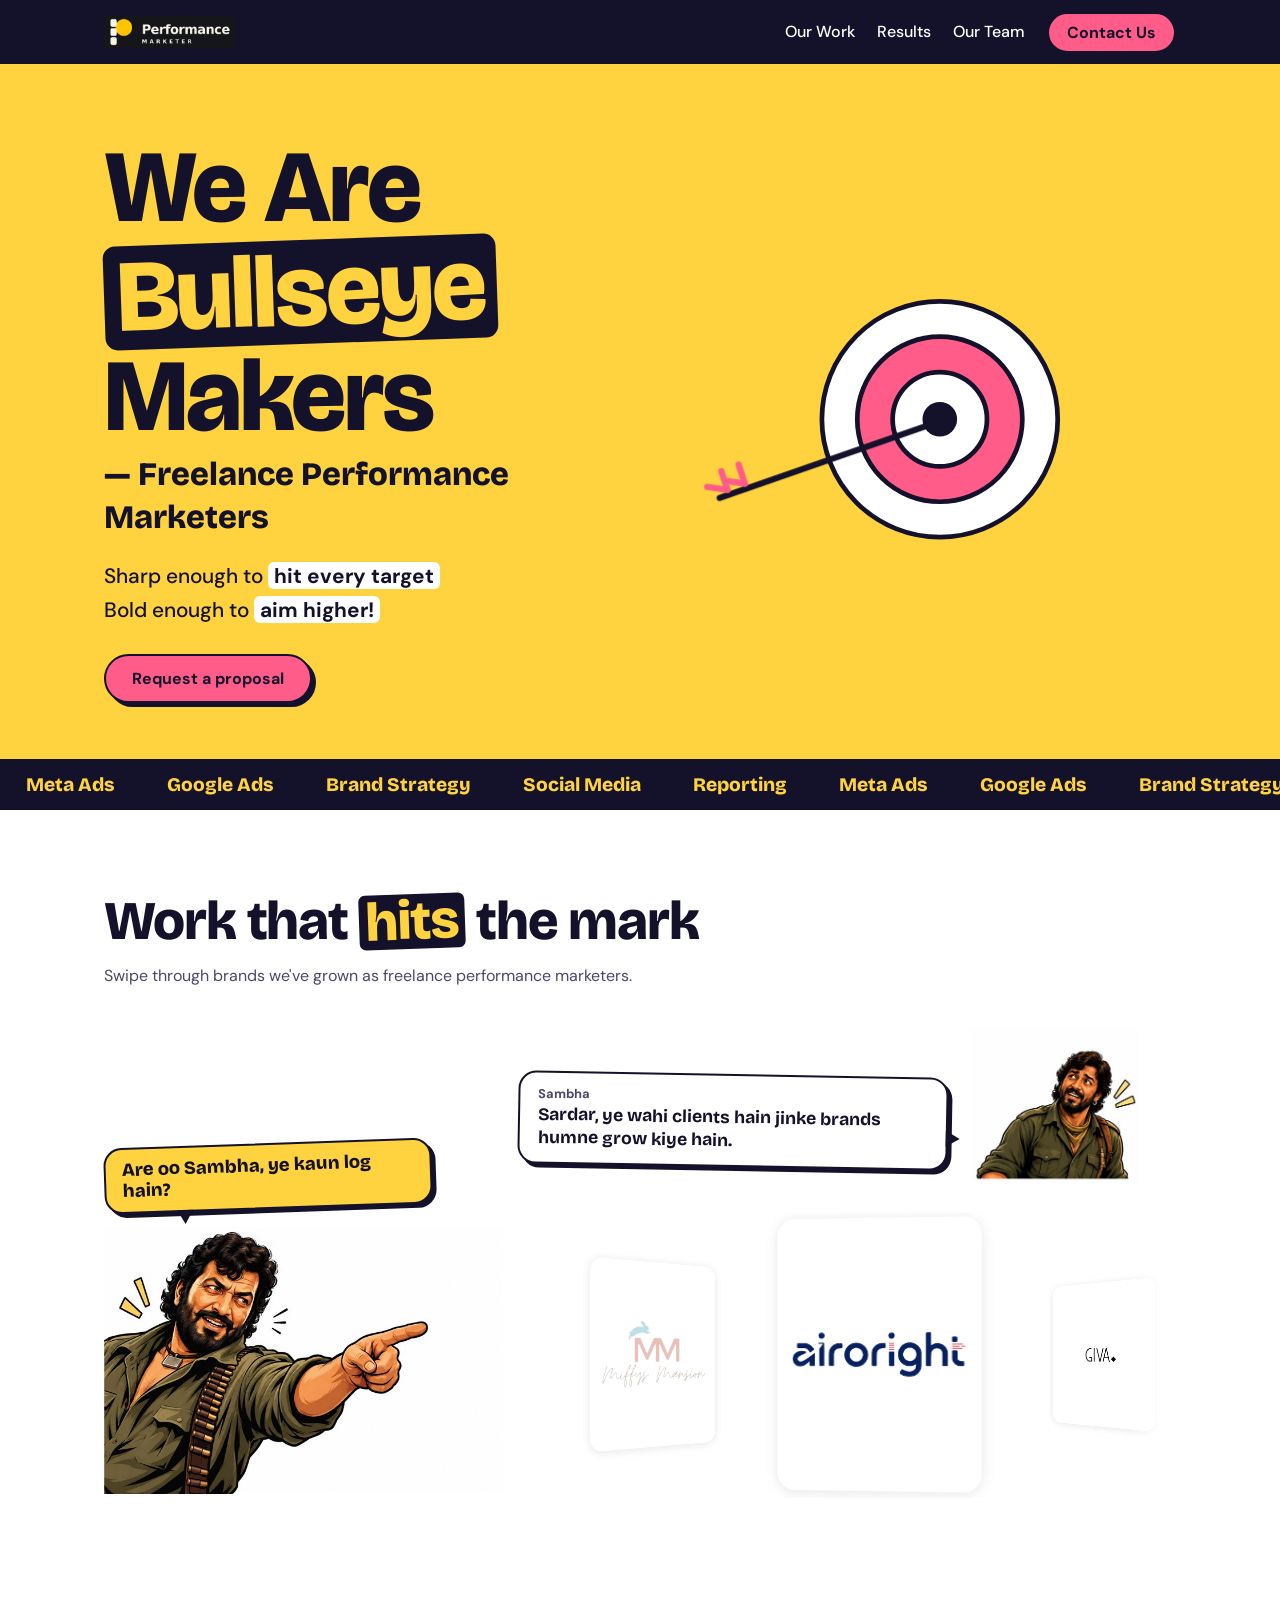
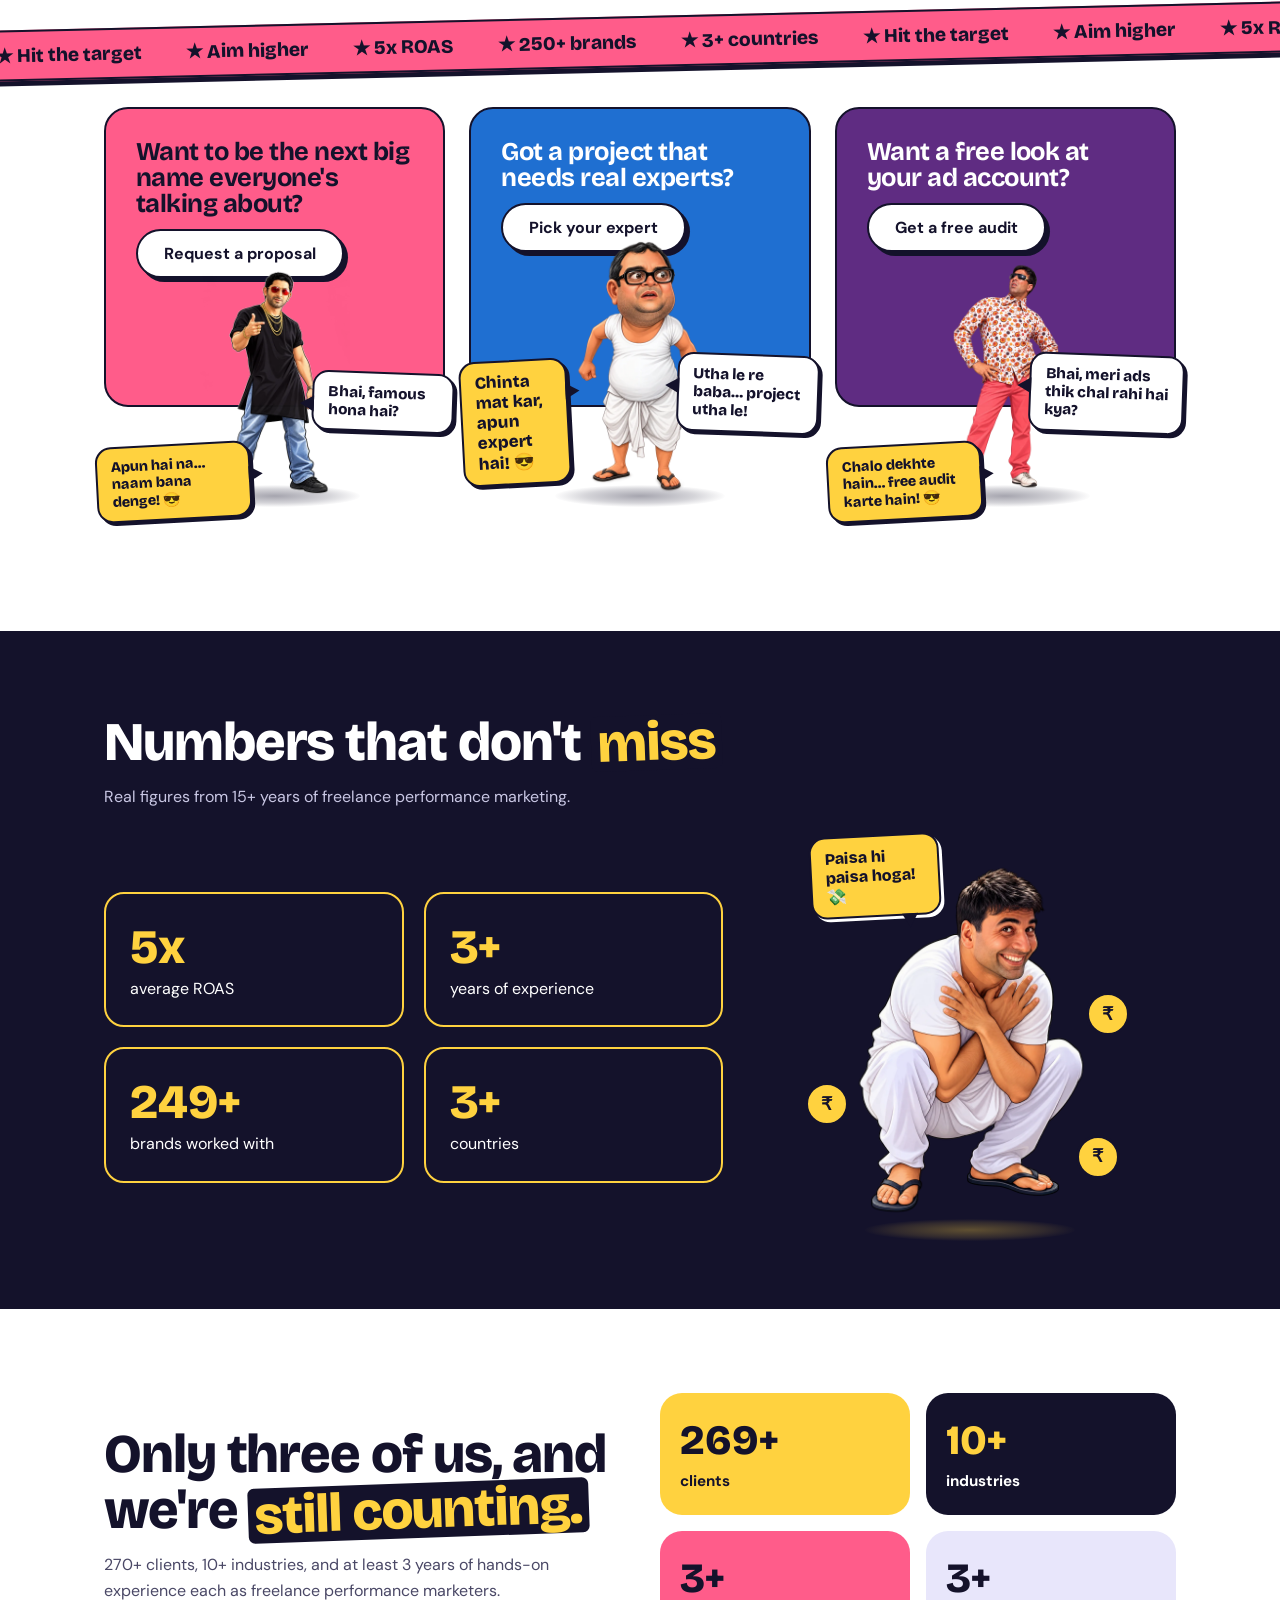
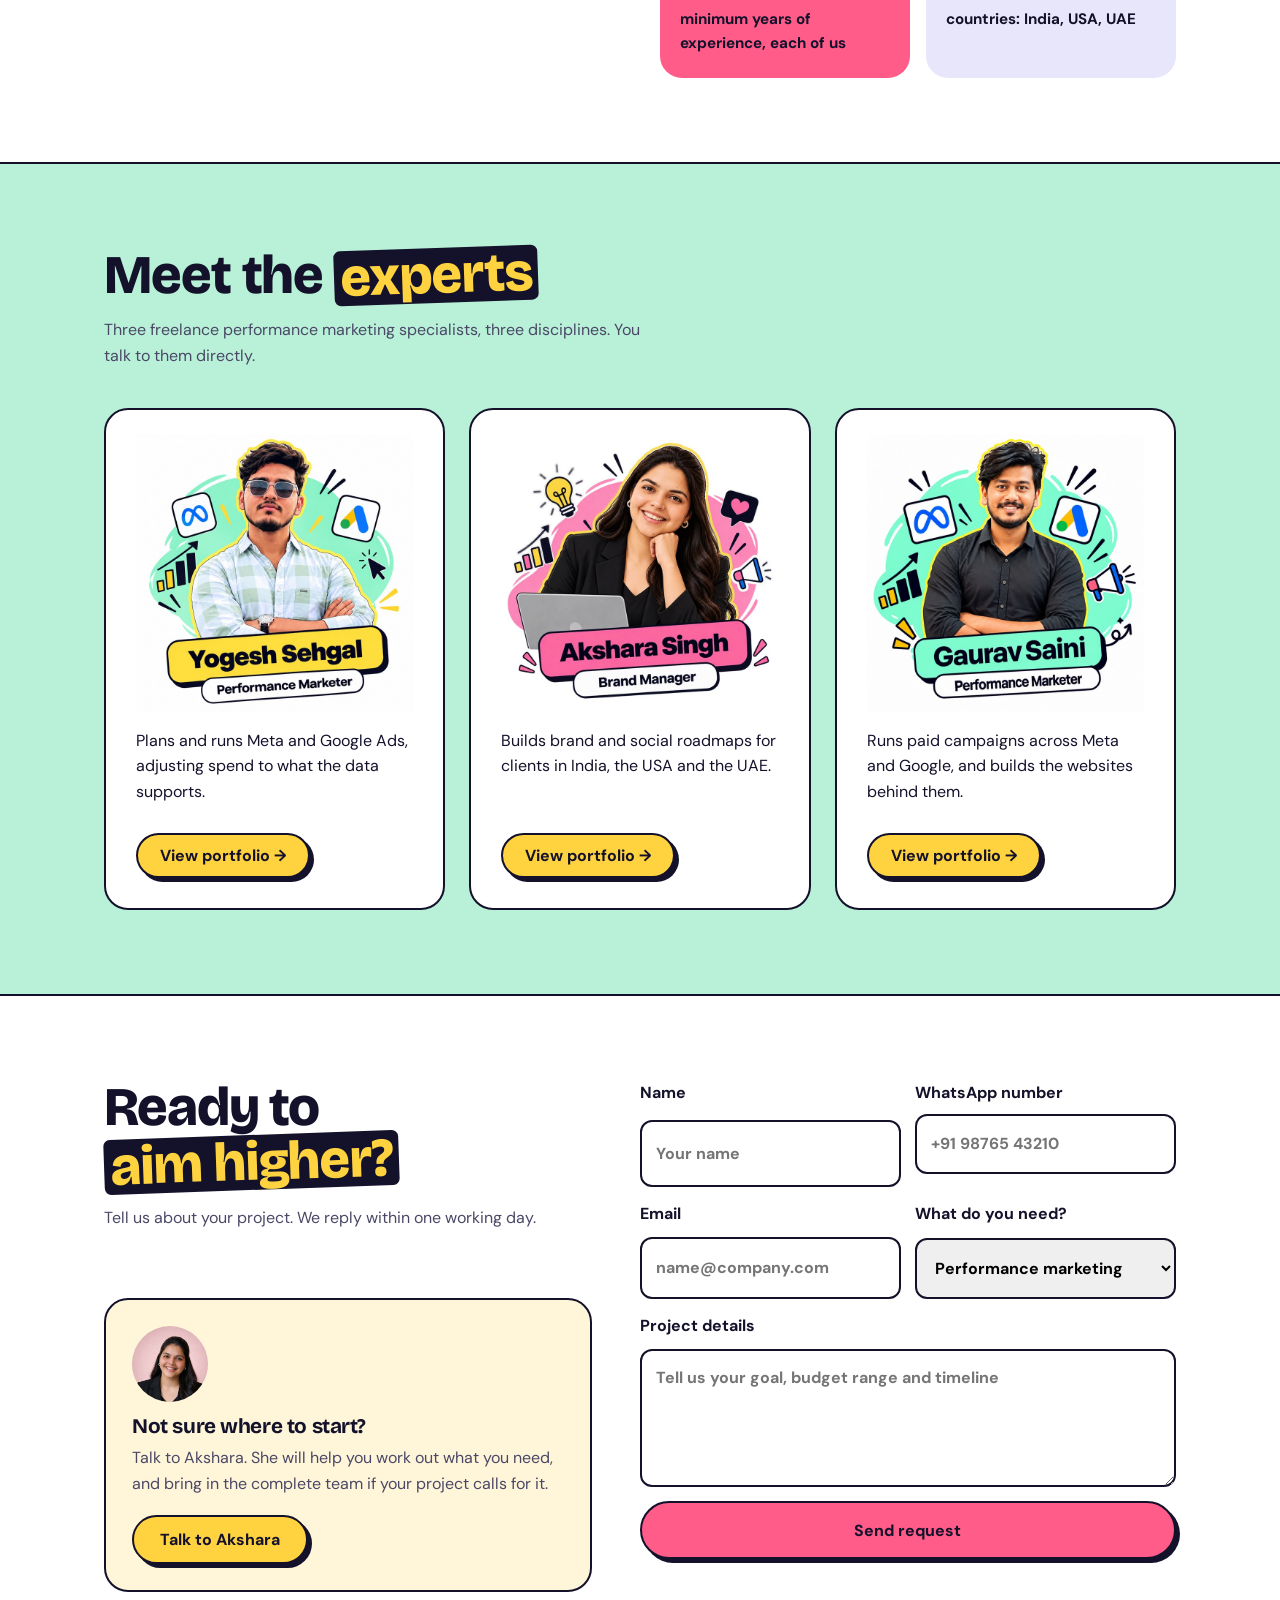
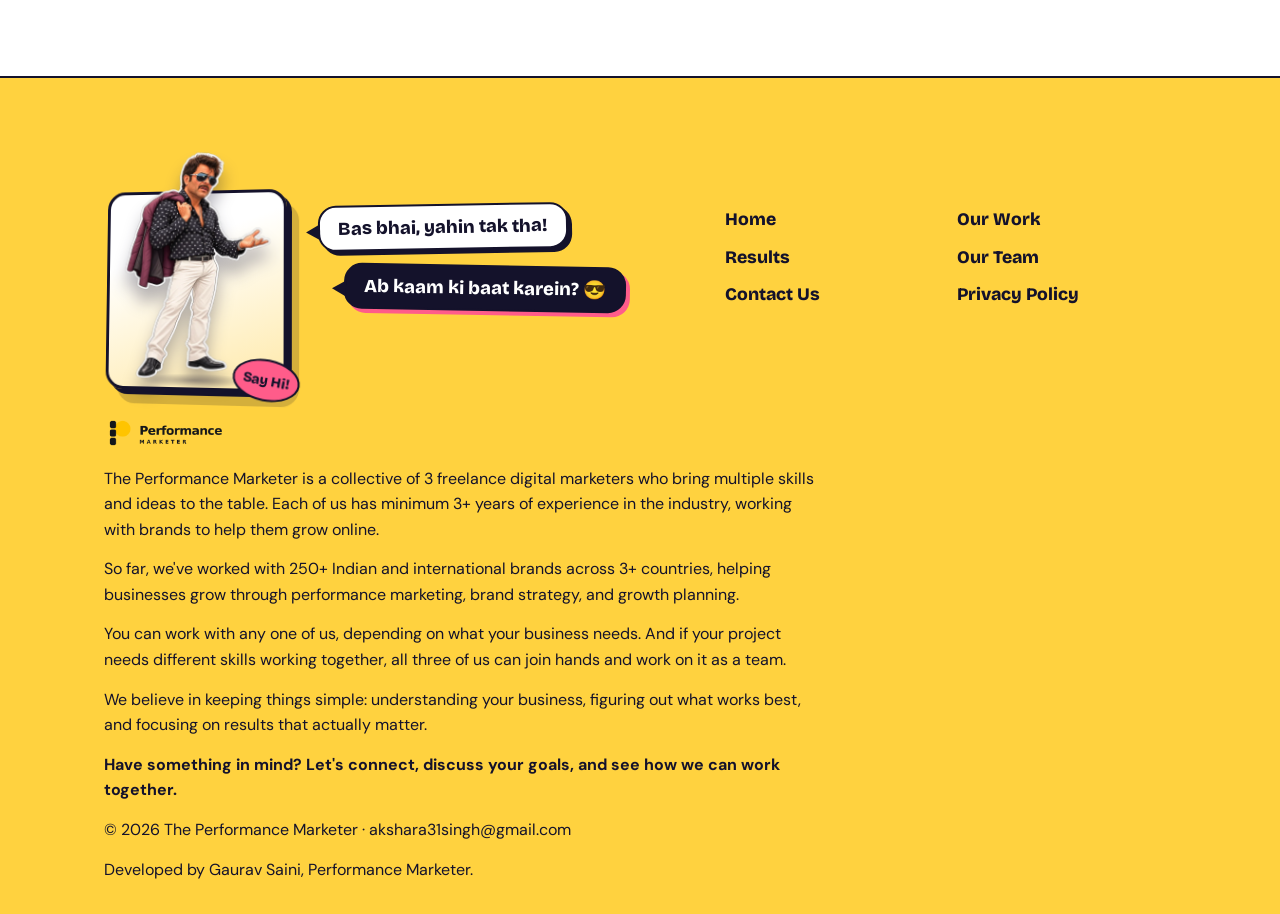
==== index.html @ 2981c012 "Validate WhatsApp number on the home page contact form Relabels "Phone number" to "WhatsApp number" " ====
<!DOCTYPE html>
<html lang="en-IN"><head>
<!-- Google tag (gtag.js) -->
<script async src="https://www.googletagmanager.com/gtag/js?id=G-48MM2QTZTL"></script>
<script>
  window.dataLayer = window.dataLayer || [];
  function gtag(){dataLayer.push(arguments);}
  gtag('js', new Date());

  gtag('config', 'G-48MM2QTZTL');
</script>
<meta charset="utf-8"><meta name="viewport" content="width=device-width,initial-scale=1">
<title>Freelance Performance Marketers in India | Bullseye Makers</title>
<meta name="description" content="We're three freelance performance marketers who run Google and Meta ads, SEO, websites and brand strategy. Hire one of us or all three. We reply within a working day.">
<meta name="robots" content="index, follow, max-image-preview:large">
<link rel="canonical" href="https://www.theperformancemarketer.in/">
<link rel="icon" type="image/png" href="brand/icon-512.png">
<link rel="apple-touch-icon" href="brand/icon-512.png">
<meta name="theme-color" content="#14122b">
<meta property="og:title" content="Freelance Performance Marketers in India | Bullseye Makers">
<meta property="og:description" content="We're three freelance performance marketers who run Google and Meta ads, SEO, websites and brand strategy. Hire one of us or all three. We reply within a working day.">
<meta property="og:image" content="https://www.theperformancemarketer.in/brand/logo-stack.png">
<meta property="og:url" content="https://www.theperformancemarketer.in/">
<meta property="og:type" content="website">
<meta property="og:site_name" content="The Performance Marketer">
<meta property="og:locale" content="en_IN">
<meta name="twitter:card" content="summary_large_image">
<meta name="twitter:title" content="Freelance Performance Marketers in India | Bullseye Makers">
<meta name="twitter:description" content="We're three freelance performance marketers who run Google and Meta ads, SEO, websites and brand strategy. Hire one of us or all three. We reply within a working day.">
<script type="application/ld+json">
{
  "@context": "https://schema.org",
  "@type": "Organization",
  "name": "The Performance Marketer",
  "alternateName": "Bullseye Makers",
  "url": "https://www.theperformancemarketer.in/",
  "logo": "https://www.theperformancemarketer.in/brand/logo-stack.png",
  "description": "The Performance Marketer is a collective of 3 freelance digital marketers in India, each with 3+ years of experience, offering Google Ads, Meta Ads, SEO, websites and brand strategy.",
  "email": "akshara31singh@gmail.com",
  "areaServed": ["India", "United States", "United Arab Emirates"],
  "member": [
    { "@type": "Person", "name": "Gaurav Saini", "jobTitle": "Performance Marketer", "url": "https://www.theperformancemarketer.in/gaurav.html" },
    { "@type": "Person", "name": "Akshara Singh", "jobTitle": "Brand Manager", "url": "https://www.theperformancemarketer.in/akshara.html" },
    { "@type": "Person", "name": "Yogesh Sehgal", "jobTitle": "Performance Marketer", "url": "https://www.theperformancemarketer.in/yogesh.html" }
  ]
}
</script>
<link rel="preconnect" href="https://fonts.googleapis.com">
<link rel="preconnect" href="https://fonts.gstatic.com" crossorigin>
<link href="https://fonts.googleapis.com/css2?family=Bricolage+Grotesque:wght@600;800&family=DM+Sans:wght@400;500;700&display=swap" rel="stylesheet">
<style>
:root{--ink:#14122b;--sun:#ffd23f;--pink:#ff5c8a;--mint:#b8f0d8;--w:#fff}
*{box-sizing:border-box;margin:0}html{scroll-behavior:smooth}
body{font-family:'DM Sans',system-ui,sans-serif;color:var(--ink);line-height:1.6;background:var(--w)}
h1,h2,h3{font-family:'Bricolage Grotesque','DM Sans',sans-serif;line-height:1.02;letter-spacing:-.02em}
a{color:inherit}:focus-visible{outline:3px solid var(--pink);outline-offset:3px}
.wrap{max-width:1120px;margin:0 auto;padding:0 24px}
nav{position:sticky;top:0;z-index:5;background:var(--ink);color:var(--w)}
nav .wrap{display:flex;justify-content:space-between;align-items:center;height:64px}
nav ul{display:flex;gap:22px;list-style:none;padding:0;align-items:center}
nav a{text-decoration:none;font-weight:500}.logo{font-family:'Bricolage Grotesque';font-weight:800;font-size:1.1rem}
.btn{display:inline-block;background:var(--pink);color:var(--ink);border:2px solid var(--ink);border-radius:999px;padding:12px 26px;font:700 1rem 'DM Sans';text-decoration:none;box-shadow:4px 4px 0 var(--ink);cursor:pointer;transition:.15s}
.btn:hover{transform:translate(2px,2px);box-shadow:2px 2px 0 var(--ink)}
.hero{background:var(--sun);overflow:hidden;position:relative;padding:72px 0 0}
.hero .wrap{display:grid;grid-template-columns:1.1fr .9fr;gap:24px;align-items:center}
.hero h1{font-size:clamp(3rem,8vw,6.4rem);font-weight:800}
.hero h1 .h1sub{display:block;font-size:.32em;line-height:1.3;letter-spacing:0;margin-top:.15em}
.hero h1 em,h2 em{font-style:normal;background:var(--ink);color:var(--sun);padding:0 .12em;border-radius:.12em;display:inline-block;transform:rotate(-2deg)}
.hero p{font-size:1.3rem;font-weight:500;margin:20px 0 28px}.hero p b{background:var(--w);padding:0 6px;border-radius:6px}
.art svg{width:100%;height:auto;display:block}
.arrow{animation:fly 1.4s cubic-bezier(.2,.7,.2,1) both}
@keyframes fly{from{transform:translate(-260px,60px);opacity:0}}
.ring{animation:pulse 2.4s 1.4s ease-out infinite;transform-origin:300px 200px}
@keyframes pulse{0%{transform:scale(1)}50%{transform:scale(1.04)}}
.ticker{background:var(--ink);color:var(--sun);overflow:hidden;white-space:nowrap;margin-top:56px}
.ticker div{display:inline-block;padding:14px 0;animation:slide 30s linear infinite;font:800 1.2rem 'Bricolage Grotesque'}
.ticker span{margin:0 26px}@keyframes slide{to{transform:translateX(-50%)}}
section{padding:84px 0}
h2{font-size:clamp(2rem,5vw,3.4rem);font-weight:800;margin-bottom:14px}
.lead{max-width:560px;margin-bottom:40px;color:#4a4866}
.lstrip{position:relative;margin:40px auto 0;overflow:hidden;perspective:1200px;-webkit-mask-image:linear-gradient(to right,transparent,#000 6%,#000 94%,transparent);mask-image:linear-gradient(to right,transparent,#000 6%,#000 94%,transparent)}
.ltrack{display:flex;gap:14px;padding:4px 0;cursor:grab;touch-action:pan-y;-webkit-user-select:none;user-select:none;will-change:transform;transform-style:preserve-3d}
.ltrack.dragging{cursor:grabbing}
.ltile{flex:none;width:var(--ltile-w,300px);aspect-ratio:3/4;background:#fff;border-radius:18px;box-shadow:0 2px 14px rgba(20,18,43,.1);display:grid;place-items:center;padding:16px;box-sizing:border-box;overflow:hidden}
.ltile img{display:block;width:100%;height:100%;object-fit:contain;pointer-events:none}
.three{display:grid;grid-template-columns:repeat(auto-fit,minmax(250px,1fr));gap:24px}
.box{border:2px solid var(--ink);border-radius:24px;padding:30px;background:var(--w);display:flex;flex-direction:column;gap:12px;align-items:flex-start}
.box .ico{font-size:2.4rem}.box h3{font-size:1.5rem}
.dark{background:var(--ink);color:var(--w)}.dark .lead{color:#c9c7e4}
.score{display:grid;grid-template-columns:repeat(auto-fit,minmax(220px,1fr));gap:20px}
.score div{border:2px solid var(--sun);border-radius:20px;padding:24px}
.score b{display:block;font:800 3rem 'Bricolage Grotesque';color:var(--sun)}
.team{background:var(--mint);border-block:2px solid var(--ink)}
.av{width:76px;height:76px;border-radius:50%;background:var(--ink);color:var(--sun);display:grid;place-items:center;font:800 1.5rem 'Bricolage Grotesque';margin-bottom:14px;overflow:hidden}
.av img{width:100%;height:100%;object-fit:cover}
form{display:grid;gap:14px;max-width:560px}label{display:grid;gap:6px;font-weight:700}
.cwrap{display:grid;grid-template-columns:minmax(0,1fr) minmax(0,1.1fr);gap:48px}
.ctext{display:flex;flex-direction:column}
.askcard{background:#fff6d9;border:2px solid var(--ink);border-radius:24px;padding:26px;margin-top:28px;display:flex;flex-direction:column;flex:1}
.askcard h3{font-size:1.3rem;margin-bottom:8px}.askcard p{color:#4a4866;margin-bottom:18px}
.askcard .btn{margin-top:auto;align-self:flex-start}
.frow{display:grid;grid-template-columns:minmax(0,1fr) minmax(0,1fr);gap:14px}
.frow input,.frow select{min-width:0}
.cwrap form{max-width:none}
@media(max-width:760px){.cwrap,.frow{grid-template-columns:1fr}}
input,textarea,select{font:inherit;padding:14px;border:2px solid var(--ink);border-radius:12px;width:100%}
dialog{border:2px solid var(--ink);border-radius:20px;padding:30px;max-width:420px;margin:auto}
footer{background:var(--sun);border-top:2px solid var(--ink);padding:48px 0 32px}
footer p{max-width:720px}footer .big{font:800 1.8rem 'Bricolage Grotesque';margin-bottom:12px}
@media(max-width:760px){.hero .wrap{grid-template-columns:1fr}nav ul li:not(:last-child){display:none}section{padding:60px 0}}
@media(prefers-reduced-motion:reduce){*{animation:none!important}}
.tall{min-height:300px;position:relative;overflow:visible;margin-bottom:140px}.tall h3{font-size:1.6rem}.tall svg{position:absolute;left:50%;bottom:-230px;width:190px;transform:translateX(-50%)}
.statswrap{display:grid;grid-template-columns:minmax(0,1fr) minmax(0,1fr);gap:40px;align-items:center}
.stattiles{display:grid;grid-template-columns:minmax(0,1fr) minmax(0,1fr);gap:16px}
.stattiles div{border-radius:22px;padding:22px 20px;font-weight:700;font-size:.95rem;min-width:0}
.stattiles b{display:block;font:800 2.6rem 'Bricolage Grotesque';margin-bottom:4px}
.stattiles .t-sun{background:var(--sun)}
.stattiles .t-ink{background:var(--ink);color:var(--w)}.stattiles .t-ink b{color:var(--sun)}
.stattiles .t-pink{background:var(--pink)}
.stattiles .t-lav{background:#e8e6fb}
.fgrid{display:grid;grid-template-columns:auto 1fr 1.2fr;gap:32px;align-items:center;margin-bottom:28px}.fcard{background:var(--sun);border:3px solid var(--ink);border-radius:18px;width:150px;padding:14px 10px 0;position:relative;background:#fff;box-shadow:5px 5px 0 var(--ink)}.fcard .mas{width:100%;display:block}.hi{position:absolute;top:-14px;right:-18px;background:var(--pink);border:2px solid var(--ink);border-radius:50%;padding:10px 8px;font:800 .85rem 'Bricolage Grotesque';transform:rotate(10deg)}
.fmsg{font-size:1.3rem;font-weight:500}.flinks{list-style:none;padding:0;display:grid;grid-template-columns:1fr 1fr;gap:12px}.flinks a{font:800 1.1rem 'Bricolage Grotesque';text-decoration:none}
@media(max-width:760px){.statswrap,.fgrid{grid-template-columns:1fr}.stattiles b{font-size:2.2rem}}
@keyframes up{from{opacity:0;translate:0 34px}}@keyframes bob{50%{translate:0 -12px}}@keyframes sway{50%{rotate:3deg}}@keyframes wig{25%{rotate:-4deg}75%{rotate:4deg}}
.hero h1{animation:up .8s .1s both}.hero p{animation:up .8s .3s both}.hero .btn{animation:up .8s .5s both}.art svg{animation:bob 4s 1.6s ease-in-out infinite}
.js .rv{opacity:0;translate:0 38px;transition:opacity .7s ease,translate .7s cubic-bezier(.2,.8,.2,1)}.js .rv.in{opacity:1;translate:none}
.tall svg{animation:bob 3.4s ease-in-out infinite}.tall:nth-child(2) svg{animation-delay:-1.1s}.tall:nth-child(3) svg{animation-delay:-2.2s}.tall:hover svg{animation:wig .6s ease-in-out infinite}
.box{transition:box-shadow .25s}.three>.box:hover{box-shadow:6px 6px 0 var(--ink)}
.score div{transition:background .25s,translate .25s}.score div:hover{background:#2a2750;translate:0 -6px}h2 em:hover{animation:wig .5s}.av{transition:rotate .4s}.box:hover .av{rotate:360deg}.hi{animation:sway 2s ease-in-out infinite}
@media(prefers-reduced-motion:reduce){*{transition:none!important}.js .rv{opacity:1;translate:none}}
@keyframes pop{40%{scale:1.18;color:#fff}}.score b.pop{animation:pop .5s ease;transform-origin:left}
.workgrid{display:grid;grid-template-columns:minmax(0,400px) minmax(0,1fr);gap:8px;align-items:end}
.gab{position:relative;margin-bottom:12px}.gab img{width:100%;height:auto;display:block;animation:nudge 1.6s ease-in-out infinite}
.bubble{position:absolute;top:0;right:-6%;max-width:62%;background:var(--sun);border:2px solid var(--ink);border-radius:18px;padding:10px 16px;font:800 1.15rem/1.15 'Bricolage Grotesque',sans-serif;box-shadow:4px 4px 0 var(--ink);rotate:3deg;animation:sway 2.4s ease-in-out infinite}
.bubble:after{content:"";position:absolute;left:18px;bottom:-14px;border:8px solid transparent;border-top:14px solid var(--ink);border-bottom:0}
.js .gab.rv{translate:-60px 0}.js .gab.rv.in{translate:none}
@keyframes nudge{50%{translate:10px 0}}
@media(max-width:760px){.workgrid{grid-template-columns:1fr}.gab{max-width:280px}.bubble{right:-30%}}
.gab{grid-column:1;grid-row:1/3;padding-top:84px}.workgrid .lstrip{grid-column:2;grid-row:2;margin:0 6px 8px}
.gab .bubble{top:0;left:0;right:auto;max-width:82%;rotate:-2deg}.gab .bubble:after{left:70px}
.reply{grid-column:2;grid-row:1;align-self:end;position:relative;background:#fff;border:2px solid var(--ink);border-radius:18px;padding:12px 18px;font:700 1.1rem/1.3 'Bricolage Grotesque',sans-serif;box-shadow:4px 4px 0 var(--ink);margin:0 6px 24px;max-width:520px;rotate:1deg}
.reply small{display:block;font:700 .8rem 'DM Sans',sans-serif;color:#4a4866;margin-bottom:2px}.reply:after{content:"";position:absolute;left:34px;bottom:-14px;border:8px solid transparent;border-top:14px solid var(--ink);border-bottom:0}
@media(max-width:760px){.gab,.reply,.workgrid .lstrip{grid-column:1;grid-row:auto}.gab{max-width:300px}.gab .bubble{right:auto}.reply{margin:16px 6px 24px}.workgrid .lstrip{margin:16px 0 0}}
.replyrow{grid-column:2;grid-row:1;align-self:end;display:flex;align-items:flex-end;margin:0 6px 20px}.replyrow .reply{flex:1 1 auto;max-width:430px;margin:0 22px 18px 0;grid-column:auto;grid-row:auto}
.reply:after{left:auto;right:-14px;bottom:22px;border:8px solid transparent;border-left:14px solid var(--ink);border-right:0}
.sam{width:170px;height:auto;flex:none;transform-origin:50% 100%;animation:wig 3.2s ease-in-out infinite}
@media(max-width:760px){.replyrow{grid-column:1;grid-row:auto}.sam{width:110px}}
.sr{position:absolute;width:1px;height:1px;overflow:hidden;clip:rect(0 0 0 0);white-space:nowrap}
.pf{width:100%;height:auto;display:block;margin:-6px 0 4px;animation:floaty 4.5s ease-in-out infinite;transition:scale .3s}.pf:hover{scale:1.06}
#team .three>.box:nth-child(2) .pf{animation-delay:-1.5s}#team .three>.box:nth-child(3) .pf{animation-delay:-3s}
@keyframes floaty{0%,100%{translate:0 0;rotate:-1.2deg}50%{translate:0 -14px;rotate:1.2deg}}
.tall .cimg{position:absolute;left:calc(50% - 85px);bottom:-90px;width:170px;height:auto;animation:floaty 4.5s -1.5s ease-in-out infinite}.tall:hover .cimg{animation:wig .6s ease-in-out infinite}
.cb{position:absolute;right:-2%;bottom:-100px;width:44%;background:#fff;color:var(--ink);border:2px solid var(--ink);border-radius:16px;padding:10px 14px;font:800 .95rem/1.2 'Bricolage Grotesque',sans-serif;box-shadow:3px 3px 0 var(--ink);rotate:2deg;animation:sway 2.6s ease-in-out infinite}
.cb:after{content:"";position:absolute;left:-14px;top:24px;border:8px solid transparent;border-right:14px solid var(--ink);border-left:0}
.cb.a{right:-3%;bottom:-28px;width:42%}.cb.b{right:0;bottom:-100px;width:38%;rotate:-2deg;animation-delay:-1s}
.cb.c{right:auto;left:-3%;bottom:-80px;width:32%;background:var(--sun);rotate:-3deg;font-size:1.05rem;animation-delay:-.5s}
.cb.c:after{left:auto;right:-14px;border-right:0;border-left:14px solid var(--ink)}
.cb.b:after{top:18px}
.tall .cimg.p1{width:190px;left:calc(50% - 95px);animation-delay:-.5s}.cb.c.w{width:38%;bottom:-100px}
.tall{padding-bottom:50px}.tall .cimg.p1{width:150px;left:calc(50% - 75px)}.cb.c.w{width:46%;font-size:.9rem;bottom:-115px}
.tall .cimg.p3{width:157px;left:calc(50% - 78px);animation-delay:-2.5s}.cb.a.l{width:46%}
.tall::before{content:"";position:absolute;left:calc(50% - 85px);bottom:-102px;width:170px;height:22px;border-radius:50%;background:radial-gradient(ellipse at center,rgba(20,18,43,.38) 0%,rgba(20,18,43,.18) 45%,rgba(20,18,43,0) 72%);animation:shadow 4.5s ease-in-out infinite;pointer-events:none}
.tall:nth-child(1)::before{animation-delay:-.5s}.tall:nth-child(2)::before{animation-delay:-1.5s}.tall:nth-child(3)::before{animation-delay:-2.5s}
@keyframes shadow{0%,100%{scale:1;opacity:1}50%{scale:.72;opacity:.55}}
@media(prefers-reduced-motion:reduce){.tall::before{animation:none}}
.rwrap{display:grid;grid-template-columns:minmax(0,1.5fr) minmax(0,1fr);gap:40px;align-items:center}.rwrap .score{grid-template-columns:repeat(2,minmax(0,1fr))}
.rchar{position:relative;max-width:300px;justify-self:center;width:100%}.rchar svg{width:100%;display:block;animation:bob 3.6s ease-in-out infinite;overflow:visible}
.coin{transform-box:fill-box;transform-origin:center;animation:rise 3.2s ease-in infinite}@keyframes rise{0%{translate:0 24px;opacity:0}25%{opacity:1}100%{translate:0 -60px;opacity:0}}
.rb{position:absolute;top:-4%;left:-14%;width:52%;background:var(--sun);color:var(--ink);border:2px solid var(--ink);border-radius:16px;padding:10px 14px;font:800 1rem/1.2 'Bricolage Grotesque',sans-serif;box-shadow:3px 3px 0 var(--w);rotate:-3deg;animation:sway 2.6s ease-in-out infinite}
.rb:after{content:"";position:absolute;right:22px;bottom:-14px;border:8px solid transparent;border-top:14px solid var(--ink);border-bottom:0}
@media(max-width:760px){.rwrap{grid-template-columns:1fr}.rchar{max-width:240px}.rb{left:-4%}}
@media(prefers-reduced-motion:reduce){.coin{animation:none}}
.pbtn{margin-top:auto;background:var(--sun);padding:10px 22px}.pbtn span{display:inline-block;transition:translate .2s}.pbtn:hover span{translate:5px 0}#team .box p{margin-bottom:16px}
.rchar{max-width:250px}.rimg{width:100%;height:auto;display:block;position:relative;z-index:1;animation:floaty 4.5s ease-in-out infinite}
.rchar::after{content:"";position:absolute;left:8%;bottom:-16px;width:84%;height:22px;border-radius:50%;background:radial-gradient(ellipse at center,rgba(255,210,63,.32) 0%,rgba(255,210,63,.12) 50%,rgba(255,210,63,0) 72%);animation:shadow 4.5s ease-in-out infinite}
.rchar i.coin{position:absolute;z-index:2;width:44px;height:44px;border-radius:50%;background:var(--sun);border:3px solid var(--ink);display:grid;place-items:center;font:800 1.1rem sans-serif;font-style:normal;color:var(--ink)}
.coin.c1{right:-14%;top:38%}.coin.c2{left:-16%;top:62%;animation-delay:-1s}.coin.c3{right:-10%;top:76%;animation-delay:-2s}
@media(prefers-reduced-motion:reduce){.rchar::after{animation:none}}
.score .emit{position:relative;z-index:3}
.cn{position:absolute;left:calc(50% - 16px);top:26px;width:32px;height:32px;border-radius:50%;background:var(--sun);box-shadow:inset 0 0 0 3px rgba(20,18,43,.28);display:grid;place-items:center;font:800 .95rem sans-serif;font-style:normal;color:var(--ink);opacity:0;pointer-events:none;animation:spit 2.4s var(--dl) ease-out infinite}
@keyframes spit{0%{opacity:0;translate:0 14px;scale:.4;rotate:y 0deg}12%{opacity:1}45%{translate:calc(var(--x)*.6) -86px;scale:1}100%{opacity:0;translate:var(--x) -10px;scale:.9;rotate:y 540deg}}
@media(prefers-reduced-motion:reduce){.cn{display:none}}
.cn{width:44px;height:44px;border:3px solid var(--ink);box-shadow:none;font:800 1.1rem sans-serif;left:calc(50% + var(--x) - 22px);top:12px;animation:rise 3.2s var(--dl) ease-in infinite}
.cn{left:calc(var(--x) - 22px);top:-34px}
.fcard{width:182px;height:200px;margin-top:64px;padding:0;overflow:visible;background:linear-gradient(160deg,#fff 30%,#ffe9a8);transform:perspective(700px) rotateY(-9deg) rotateX(3deg);transition:transform .4s;box-shadow:5px 5px 0 var(--ink),12px 14px 0 rgba(20,18,43,.18)}.fcard:hover{transform:perspective(700px) rotateY(6deg) rotateX(0)}
.fimg{position:absolute;z-index:2;left:calc(50% - 76px);bottom:8px;width:152px;height:auto;filter:drop-shadow(0 14px 8px rgba(20,18,43,.3));animation:floaty 4.5s ease-in-out infinite}
.fcard::after{content:"";position:absolute;left:18%;width:64%;bottom:0;height:14px;border-radius:50%;background:radial-gradient(ellipse at center,rgba(20,18,43,.35),rgba(20,18,43,0) 70%);animation:shadow 4.5s ease-in-out infinite}
.fcard .hi{top:auto;bottom:-12px;right:-16px;z-index:3}
.fmsg{display:grid;gap:14px;justify-items:start;font-size:1rem}.fb{position:relative;background:#fff;border:2px solid var(--ink);border-radius:18px;padding:10px 18px;font:800 1.15rem/1.2 'Bricolage Grotesque',sans-serif;box-shadow:4px 4px 0 var(--ink);rotate:-1deg;animation:sway 2.8s ease-in-out infinite}
.fb:after{content:"";position:absolute;left:-14px;top:16px;border:8px solid transparent;border-right:14px solid var(--ink);border-left:0}.fb.f2{background:var(--ink);color:#fff;margin-left:26px;rotate:1deg;box-shadow:4px 4px 0 var(--pink);animation-delay:-1.3s}
@media(prefers-reduced-motion:reduce){.fcard::after{animation:none}}
html{scroll-padding-top:64px;-webkit-text-size-adjust:100%}.burger{display:none;background:none;border:2px solid #fff;color:#fff;border-radius:10px;padding:4px 12px;font-size:1.3rem;cursor:pointer;line-height:1.2}
@media(max-width:760px){body{overflow-x:clip}.burger{display:block}nav .wrap{height:60px}.logo{font-size:1rem;max-width:70%}
nav ul{position:absolute;top:100%;left:0;right:0;background:var(--ink);flex-direction:column;align-items:flex-start;padding:8px 24px 22px;gap:16px;display:none;border-top:1px solid rgba(255,255,255,.15)}nav.open ul{display:flex}nav ul li:not(:last-child){display:list-item}
.hero{padding-top:48px}.hero p{font-size:1.1rem}.score div{padding:18px}.score b{font-size:2.4rem}
.tall{margin-bottom:160px}.cb{font-size:.82rem;padding:8px 10px;border-radius:14px}.cb.a{width:46%;bottom:-30px}.cb.a.l{width:48%}.cb.b{width:42%;bottom:-160px}.cb.c{width:36%;bottom:-80px}.cb.c.w{width:48%;bottom:-120px;font-size:.8rem}
.rb{font-size:.9rem}.stattiles{gap:12px}.fmsg .fb{font-size:1rem}.fgrid{gap:28px}}
.tapewrap{overflow:hidden;padding:26px 0 40px}.tape{background:var(--pink);border-block:2px solid var(--ink);overflow:hidden;white-space:nowrap;rotate:-1.3deg;width:104%;margin-left:-2%;box-shadow:0 5px 0 var(--ink)}
.tape>div{display:inline-block;padding:12px 0;animation:slide 30s linear infinite reverse;font:800 1.2rem 'Bricolage Grotesque',sans-serif;color:var(--ink)}.tape span{margin:0 22px}
</style></head><body>
<nav><div class="wrap"><a class="logo" href="#top" style="text-decoration:none;display:flex;align-items:center"><img src="brand/logo-horizontal-dark.png" width="131" height="32" alt="The Performance Marketer" style="height:32px;width:auto;display:block"></a><button class="burger" aria-label="Menu" aria-expanded="false">☰</button>
<ul><li><a href="#work">Our Work</a></li><li><a href="#results">Results</a></li><li><a href="#team">Our Team</a></li><li><a class="btn" href="#contact" style="padding:8px 18px;box-shadow:none">Contact Us</a></li></ul></div></nav>

<header class="hero" id="top"><div class="wrap">
<div><h1>We Are <em>Bullseye</em> Makers <span class="h1sub">— Freelance Performance Marketers</span></h1>
<p>Sharp enough to <b>hit every target</b><br>Bold enough to <b>aim higher!</b></p>
<a class="btn" href="#contact">Request a proposal</a></div>
<div class="art" aria-hidden="true"><svg viewBox="0 0 600 400">
<g class="ring"><circle cx="300" cy="200" r="150" fill="#fff" stroke="#14122b" stroke-width="6"/><circle cx="300" cy="200" r="105" fill="#ff5c8a" stroke="#14122b" stroke-width="6"/><circle cx="300" cy="200" r="60" fill="#fff" stroke="#14122b" stroke-width="6"/><circle cx="300" cy="200" r="22" fill="#14122b"/></g>
<g class="arrow"><path d="M20 300 L296 204" stroke="#14122b" stroke-width="8" stroke-linecap="round"/><path d="M20 300 L-10 330 M20 300 L50 330" stroke="#14122b" stroke-width="0"/><path d="M30 290 l-26 -4 M30 290 l-8 -24 M52 282 l-26 -4 M52 282 l-8 -24" stroke="#ff5c8a" stroke-width="8" stroke-linecap="round"/></g></svg></div>
</div>
<div class="ticker" aria-hidden="true"><div><span>Meta Ads</span><span>Google Ads</span><span>Brand Strategy</span><span>Social Media</span><span>Reporting</span><span>Meta Ads</span><span>Google Ads</span><span>Brand Strategy</span><span>Social Media</span><span>Reporting</span><span>Meta Ads</span><span>Google Ads</span><span>Brand Strategy</span><span>Social Media</span><span>Reporting</span><span>Meta Ads</span><span>Google Ads</span><span>Brand Strategy</span><span>Social Media</span><span>Reporting</span></div></div>
</header>

<section id="work"><div class="wrap"><h2>Work that <em>hits</em> the mark</h2>
<p class="lead">Swipe through brands we've grown as freelance performance marketers.</p>
<div class="workgrid"><div class="gab"><img src="home-art/sardar-pointing.jpg" width="700" height="467" loading="lazy" alt="Sardar pointing at the client list"><span class="bubble">Are oo Sambha, ye kaun log hain?</span></div><div class="replyrow"><p class="reply"><small>Sambha</small>Sardar, ye wahi clients hain jinke brands humne grow kiye hain.</p><img class="sam" src="home-art/sambha-laughing.jpg" width="360" height="329" loading="lazy" alt="Sambha laughing"></div><div class="lstrip" id="lstrip"><div class="ltrack" id="ltrack" aria-label="Client logos"></div></div></div>
</div></section>

<div class="tapewrap" aria-hidden="true"><div class="tape"><div><span>★ Hit the target</span><span>★ Aim higher</span><span>★ 5x ROAS</span><span>★ 250+ brands</span><span>★ 3+ countries</span><span>★ Hit the target</span><span>★ Aim higher</span><span>★ 5x ROAS</span><span>★ 250+ brands</span><span>★ 3+ countries</span><span>★ Hit the target</span><span>★ Aim higher</span><span>★ 5x ROAS</span><span>★ 250+ brands</span><span>★ 3+ countries</span><span>★ Hit the target</span><span>★ Aim higher</span><span>★ 5x ROAS</span><span>★ 250+ brands</span><span>★ 3+ countries</span></div></div></div>
<section style="padding-top:0"><div class="wrap three tallgrid">
<div class="box tall" style="background:var(--pink)"><h3>Want to be the next big name everyone's talking about?</h3><a class="btn" style="background:var(--w)" href="#contact">Request a proposal</a><img class="cimg p1" src="home-art/gold-chain-guy.webp" width="320" height="480" loading="lazy" alt="Cartoon character with gold chains"><span class="cb a">Bhai, famous hona hai?</span><span class="cb c w">Apun hai na… naam bana denge! 😎</span></div>
<div class="box tall" style="background:#1f6fd1;color:#fff"><h3>Got a project that needs real experts?</h3><a class="btn" style="background:var(--w)" href="#team">Pick your expert</a><img class="cimg" src="home-art/babu-rao-guy.webp" width="360" height="540" loading="lazy" alt="Babu Rao cartoon character"><span class="cb a">Utha le re baba… project utha le!</span><span class="cb c">Chinta mat kar, apun expert hai! 😎</span></div>
<div class="box tall" style="background:#5f2c82;color:#fff"><h3>Want a free look at your ad account?</h3><a class="btn" style="background:var(--w)" href="#contact">Get a free audit</a><img class="cimg p3" src="home-art/raju-guy.webp" width="340" height="510" loading="lazy" alt="Raju cartoon character"><span class="cb a l">Bhai, meri ads thik chal rahi hai kya?</span><span class="cb c w">Chalo dekhte hain… free audit karte hain! 😎</span></div>
</div></section>

<section class="dark" id="results"><div class="wrap"><h2>Numbers that don't <em>miss</em></h2>
<p class="lead">Real figures from 15+ years of freelance performance marketing.</p>
<div class="rwrap"><div class="score"><div class="emit"><b>5x</b>average ROAS</div><div><b>3+</b>years of experience</div><div><b>250+</b>brands worked with</div><div><b>3+</b>countries</div></div><div class="rchar"><img class="rimg" src="home-art/money-guy.webp" width="520" height="780" loading="lazy" alt="Cartoon character crouching with coins"><i class="coin c1">₹</i><i class="coin c2">₹</i><i class="coin c3">₹</i><span class="rb">Paisa hi paisa hoga! 💸</span></div></div></div></section>

<section id="wins"><div class="wrap statswrap"><div><h2>Only three of us, and we're <em>still counting.</em></h2><p class="lead">270+ clients, 10+ industries, and at least 3 years of hands-on experience each as freelance performance marketers.</p></div>
<div class="stattiles"><div class="t-sun"><b>270+</b>clients</div><div class="t-ink"><b>10+</b>industries</div><div class="t-pink"><b>3+</b>minimum years of experience, each of us</div><div class="t-lav"><b>3+</b>countries: India, USA, UAE</div></div></div></section><section class="team" id="team"><div class="wrap"><h2>Meet the <em>experts</em></h2>
<p class="lead">Three freelance performance marketing specialists, three disciplines. You talk to them directly.</p>
<div class="three">
<div class="box"><img class="pf" src="home-art/yogesh-badge.jpg" width="760" height="760" loading="lazy" alt="Yogesh Sehgal, Freelance Performance Marketer"><h3 class="sr">Yogesh Sehgal</h3><b class="sr">Freelance Performance Marketer</b><p>Plans and runs Meta and Google Ads, adjusting spend to what the data supports.</p><a class="btn pbtn" href="yogesh.html" aria-label="View Yogesh's portfolio">View portfolio <span>→</span></a></div>
<div class="box"><img class="pf" src="home-art/akshara-badge.jpg" width="760" height="760" loading="lazy" alt="Akshara Singh, Freelance Brand Manager"><h3 class="sr">Akshara Singh</h3><b class="sr">Freelance Brand Manager</b><p>Builds brand and social roadmaps for clients in India, the USA and the UAE.</p><a class="btn pbtn" href="akshara.html" aria-label="View Akshara's portfolio">View portfolio <span>→</span></a></div>
<div class="box"><img class="pf" src="home-art/gaurav-badge-new.jpg" width="760" height="760" loading="lazy" alt="Gaurav Saini, Freelance Performance Marketer"><h3 class="sr">Gaurav Saini</h3><b class="sr">Freelance Performance Marketer</b><p>Runs paid campaigns across Meta and Google, and builds the websites behind them.</p><a class="btn pbtn" href="gaurav.html" aria-label="View Gaurav's portfolio">View portfolio <span>→</span></a></div>
</div></div></section>

<section id="contact"><div class="wrap"><div class="cwrap">
<div class="ctext"><h2>Ready to <em>aim higher?</em></h2><p class="lead">Tell us about your project. We reply within one working day.</p>
<div class="askcard"><span class="av"><img src="akshara-avatar.jpg" width="300" height="300" alt="Akshara Singh, Freelance Brand Manager" loading="lazy"></span><h3>Not sure where to start?</h3><p>Talk to Akshara. She will help you work out what you need, and bring in the complete team if your project calls for it.</p><a class="btn" style="background:var(--sun)" href="https://wa.me/919927602553?text=Hi%20Akshara%2C%20I%27m%20not%20sure%20where%20to%20start%20with%20my%20project." target="_blank" rel="noopener">Talk to Akshara</a></div></div>
<form id="leadform" action="mailto:akshara31singh@gmail.com" method="post" enctype="text/plain">
<div class="frow"><label>Name<input name="name" placeholder="Your name" required></label><label>WhatsApp number<input type="tel" inputmode="numeric" id="leadform-phone" name="phone" placeholder="+91 98765 43210"><span id="leadform-phone-error" style="display:block;color:#c0152f;font-size:.85rem;font-weight:600;margin-top:4px"></span></label></div>
<div class="frow"><label>Email<input type="email" name="email" placeholder="name@company.com" required></label><label>What do you need?<select name="need"><option>Performance marketing</option><option>Brand and social strategy</option><option>SEO and website</option><option>Full growth team</option><option>Not sure yet</option></select></label></div>
<label>Project details<textarea name="details" rows="4" placeholder="Tell us your goal, budget range and timeline"></textarea></label><button class="btn" type="submit">Send request</button><p id="leadform-status" role="status" style="margin-top:10px;font-weight:600"></p></form></div></div></section>
<script>
(function(){
  var form = document.getElementById('leadform');
  var status = document.getElementById('leadform-status');
  var phoneInput = document.getElementById('leadform-phone');
  var phoneError = document.getElementById('leadform-phone-error');
  var endpoint = 'https://script.google.com/macros/s/AKfycbzT__66X2mDvfwg8HCaFlByIcXhHT5hy0iRJ2wsI7XL-CZ4_a4fCYoqhzQRVVbMkAYy1w/exec';
  if (!form) return;

  function cleanIndianPhone(raw) {
    var digits = (raw || '').replace(/\D/g, '');
    if (digits.length === 12 && digits.indexOf('91') === 0) digits = digits.slice(2);
    if (digits.length === 11 && digits.indexOf('0') === 0) digits = digits.slice(1);
    return digits.length === 10 ? digits : null;
  }

  phoneInput.addEventListener('input', function(){ phoneError.textContent = ''; });

  form.addEventListener('submit', function(e){
    e.preventDefault();
    phoneError.textContent = '';
    var cleanedPhone = cleanIndianPhone(phoneInput.value);
    if (phoneInput.value.trim() !== '' && !cleanedPhone) {
      phoneError.textContent = "That doesn't look like a valid 10-digit WhatsApp number. Please correct it.";
      phoneInput.focus();
      return;
    }
    if (cleanedPhone) phoneInput.value = '+91 ' + cleanedPhone;
    var btn = form.querySelector('button[type="submit"]');
    btn.disabled = true;
    status.textContent = 'Sending...';
    var data = new FormData(form);
    fetch(endpoint, { method: 'POST', mode: 'no-cors', body: data })
      .then(function(){
        status.textContent = "Thanks! We'll be in touch within one working day.";
        form.reset();
      })
      .catch(function(){
        status.textContent = 'Something went wrong. Please email akshara31singh@gmail.com directly.';
      })
      .finally(function(){ btn.disabled = false; });
  });
})();
</script>

<footer><div class="wrap fgrid"><div class="fcard"><img class="fimg" src="home-art/polka-dot-guy.webp" width="320" height="480" loading="lazy" alt="Cartoon character waving hello"><span class="hi">Say Hi!</span></div><div class="fmsg"><span class="fb">Bas bhai, yahin tak tha!</span><span class="fb f2">Ab kaam ki baat karein? 😎</span></div>
<ul class="flinks"><li><a href="#top">Home</a></li><li><a href="#work">Our Work</a></li><li><a href="#results">Results</a></li><li><a href="#team">Our Team</a></li><li><a href="#contact">Contact Us</a></li><li><a href="#">Privacy Policy</a></li></ul></div>
<div class="wrap"><img src="brand/logo-horizontal-light.png" width="123" height="30" loading="lazy" alt="The Performance Marketer" style="height:30px;width:auto;display:block;margin-bottom:18px"><p>The Performance Marketer is a collective of 3 freelance digital marketers who bring multiple skills and ideas to the table. Each of us has minimum 3+ years of experience in the industry, working with brands to help them grow online.</p><p style="margin-top:14px">So far, we've worked with 250+ Indian and international brands across 3+ countries, helping businesses grow through performance marketing, brand strategy, and growth planning.</p><p style="margin-top:14px">You can work with any one of us, depending on what your business needs. And if your project needs different skills working together, all three of us can join hands and work on it as a team.</p><p style="margin-top:14px">We believe in keeping things simple: understanding your business, figuring out what works best, and focusing on results that actually matter.</p><p style="margin-top:14px"><b>Have something in mind? Let's connect, discuss your goals, and see how we can work together.</b></p><p style="margin-top:14px">© 2026 The Performance Marketer · akshara31singh@gmail.com</p><p style="margin-top:14px">Developed by Gaurav Saini, Performance Marketer.</p></div></footer>
<script>
document.documentElement.classList.add('js');
(function(){var r=matchMedia('(prefers-reduced-motion:reduce)').matches;
var els=document.querySelectorAll('h2,.lead,.gab,.rchar,.lstrip,.box:not(.tall),.tall,.score div,.stattiles div,.fgrid,form');
els.forEach(function(e){e.classList.add('rv');var i=[].indexOf.call(e.parentNode.children,e);e.style.transitionDelay=Math.min(i,6)*90+'ms'});
var io=new IntersectionObserver(function(a){a.forEach(function(x){if(!x.isIntersecting)return;x.target.classList.add('in');io.unobserve(x.target);
var b=x.target.querySelector&&x.target.querySelector('b');if(b&&(x.target.closest('.score')||x.target.closest('.stattiles')))count(b)})},{threshold:.15});
els.forEach(function(e){io.observe(e)});
function count(b){var t=b.dataset.v,n=parseInt(t),suf=t.replace(/^\d+/,''),s=null;b.classList.remove('pop');
function f(ts){s=s||ts;var p=Math.min((ts-s)/2000,1);b.textContent=Math.round(n*(1-Math.pow(1-p,4)))+suf;if(p<1)requestAnimationFrame(f);else{void b.offsetWidth;b.classList.add('pop')}}requestAnimationFrame(f)}
document.querySelectorAll('.score div,.stattiles div').forEach(function(d){var b=d.querySelector('b');b.dataset.v=b.textContent;b.textContent='0'+b.textContent.replace(/^\d+/,'');d.addEventListener('mouseenter',function(){count(b)})});
})();
</script>
<script>
(function(){
var CLIENTS=[{n:"Miffy's Mansion",l:"logos/miffys-mansion.png"},{n:"Airoright",l:"akshara-logos/airoright.jpg"},{n:"Giva",l:"yogesh-logos/giva.png"},{n:"Salmon Stretch",l:"logos/salmon-stretch.jpg"},{n:"Baithak, The Craft Kitchen",l:"akshara-logos/baithak-the-craft-kitchen.jpg"},{n:"Reliance Trends",l:"yogesh-logos/trends.jpg"},{n:"The Home Saga",l:"logos/home-saga.jpg"},{n:"Confidential Client",l:"akshara-logos/brand-logo-25.jpg"},{n:"Reliance Footwear",l:"yogesh-logos/trends-footwear.jpg"},{n:"Aren Jewellers",l:"logos/aren-jewellers.png"},{n:"Bunkoo's",l:"akshara-logos/bunkoos.jpg"},{n:"Zepto",l:"yogesh-logos/zepto.jpg"},{n:"Saahibha Groverr",l:"logos/saahibha-groverr.webp"},{n:"BYD, Shine Your Dine",l:"akshara-logos/byd-shine-your-dine.jpg"},{n:"Cult",l:"yogesh-logos/cult.jpg"},{n:"Dr. Sunita Arora",l:"logos/dr-sunita-arora.webp"},{n:"CUETMock",l:"akshara-logos/cuetmock.jpg"},{n:"Supreme Food",l:"yogesh-logos/supreme-the-food-co.jpg"},{n:"Elysian Home Decor",l:"logos/elysian-home-decor.png"},{n:"DLF Privana",l:"akshara-logos/dlf-privana.jpg"},{n:"Neelkamal Sleep",l:"yogesh-logos/nilkamal.jpg"},{n:"Klifora Diamond",l:"logos/klifora.png"},{n:"Dont Hire",l:"akshara-logos/dont-hire.jpg"},{n:"SCI International Hospital",l:"yogesh-logos/sci-international-hospital.jpg"},{n:"KK Dental",l:"logos/kk-dental.jpg"},{n:"Dr Suniti Goel",l:"akshara-logos/dr-suniti-goel.jpg"},{n:"The Sight Avenue",l:"yogesh-logos/the-sight-avenue.jpg"},{n:"Modern School, Barakhamba",l:"logos/modern-school.png"},{n:"GreenChef",l:"akshara-logos/greenchef.jpg"},{n:"Embellish Gold UAE",l:"yogesh-logos/embellish-gold.jpg"},{n:"IELTS Guru",l:"logos/ielts-guru.png"},{n:"Hunting Hawks",l:"akshara-logos/hunting-hawks.jpg"},{n:"Rita Drinks",l:"logos/rita.png"},{n:"Huntio Organics",l:"akshara-logos/huntio-organics.jpg"},{n:"NutroYumm",l:"logos/nutroyumm.jpg"},{n:"IELTS Consulting Guru",l:"akshara-logos/ielts-consulting-guru.jpg"},{n:"Elan The Emperor",l:"logos/elan.png"},{n:"Kamat Group",l:"akshara-logos/kamat-group.jpg"},{n:"Suresh Mansharamani",l:"logos/suresh-mansharamani.png"},{n:"Karim's",l:"akshara-logos/karims.jpg"},{n:"Rentelse",l:"logos/rentelse.png"},{n:"Meritus AI",l:"akshara-logos/meritus-ai.jpg"},{n:"Uniworld Studios",l:"logos/uniworld-studios.svg"},{n:"Midson Group",l:"akshara-logos/midson-group.jpg"},{n:"Tangenz Corporation",l:"logos/tangenz.svg"},{n:"Peggy Icecream",l:"akshara-logos/peggy-icecream.jpg"},{n:"Iamsg",l:"logos/iamsg.svg"},{n:"Prabhat Realty",l:"akshara-logos/prabhat-realty.jpg"},{n:"Realistic Realtors",l:"akshara-logos/realistic-realtors.jpg"},{n:"Rentit4me",l:"akshara-logos/rentit4me.jpg"},{n:"Saransh Gupta",l:"akshara-logos/saransh-gupta.png"},{n:"Succor",l:"akshara-logos/succor.png"},{n:"Tajurba",l:"akshara-logos/tajurba.jpg"},{n:"Modern Early Years, Deepali",l:"akshara-logos/modern-early-years-deepali.png"},{n:"The Modern School, ECNCR Delhi",l:"akshara-logos/modern-school-ecncr-delhi.png"},{n:"The Modern School, Sector 85 Faridabad",l:"akshara-logos/modern-school-sector-85-faridabad.png"},{n:"Tiju's Academy",l:"akshara-logos/tijus-academy.jpg"},{n:"Tranquillitas",l:"akshara-logos/tranquillitas.jpg"},{n:"Tulip Monsella",l:"akshara-logos/tulip-monsella.jpg"},{n:"Visio World",l:"akshara-logos/visio-world.jpg"},{n:"Whiteland",l:"akshara-logos/whiteland.png"},{n:"Winning Mantra",l:"akshara-logos/winning-mantra.jpg"}];
var lstrip=document.getElementById('lstrip'),track=document.getElementById('ltrack');
if(!track)return;
var COPIES=3;
var frag=document.createDocumentFragment();
for(var c=0;c<COPIES;c++){
CLIENTS.forEach(function(cl){
var tile=document.createElement('div');
tile.className='ltile';
var img=document.createElement('img');
img.src=cl.l;img.alt=cl.n;img.loading='lazy';
tile.appendChild(img);
frag.appendChild(tile);
});
}
function reduced(){return matchMedia('(prefers-reduced-motion:reduce)').matches}
var gap=14,tileW=0,step=0;
function sizeTiles(){
var w=lstrip.clientWidth;
tileW=(w-gap*2)/3;
document.documentElement.style.setProperty('--ltile-w',tileW+'px');
step=tileW+gap;
}
sizeTiles();
track.appendChild(frag);
var setWidth=0,tx=0;
function measure(){
setWidth=track.scrollWidth/COPIES;
tx=-setWidth;
render();
}
var MINSCALE=.52,MAXROT=52;
function updateDepth(){
if(!step)return;
var vw=lstrip.clientWidth,vc=vw/2,maxDist=step*1.05;
var kids=track.children;
for(var i=0;i<kids.length;i++){
var center=i*step+tx+tileW/2;
var raw=center-vc;
var dist=Math.min(Math.abs(raw),maxDist);
var t=dist/maxDist;
var angle=t*(Math.PI/2);
var scale=MINSCALE+(1-MINSCALE)*Math.cos(angle);
var rotY=t*MAXROT*(raw<0?1:-1);
kids[i].style.transform='scale('+scale.toFixed(3)+') rotateY('+rotY.toFixed(1)+'deg)';
}
}
function apply(){track.style.transform='translateX('+tx+'px)'}
function render(){apply();updateDepth()}
measure();
window.addEventListener('resize',function(){sizeTiles();measure()});
var dragging=false,startX=0,startTx=0,lastX=0,lastT=0,vel=0,extraVel=0;
function normalize(){
if(!setWidth)return;
while(tx>=0)tx-=setWidth;
while(tx<-setWidth*2)tx+=setWidth;
}
track.addEventListener('pointerdown',function(e){
dragging=true;track.classList.add('dragging');
startX=e.clientX;startTx=tx;lastX=e.clientX;lastT=performance.now();vel=0;extraVel=0;
track.setPointerCapture(e.pointerId);
});
track.addEventListener('pointermove',function(e){
if(!dragging)return;
var dx=e.clientX-startX;
tx=startTx+dx;
normalize();render();
var now=performance.now(),dt=now-lastT;
if(dt>0)vel=(e.clientX-lastX)/dt;
lastX=e.clientX;lastT=now;
});
function endDrag(){
if(!dragging)return;
dragging=false;track.classList.remove('dragging');
if(!reduced())extraVel=vel*16;
}
track.addEventListener('pointerup',endDrag);
track.addEventListener('pointercancel',endDrag);
var autoSpeed=1.0;
setInterval(function(){
if(dragging||!setWidth)return;
if(reduced())return;
tx+=autoSpeed+extraVel;
extraVel*=0.93;
if(Math.abs(extraVel)<0.02)extraVel=0;
normalize();
render();
},16);
})();
</script>
<script>(function(){var n=document.querySelector('nav'),b=n&&n.querySelector('.burger');if(!b)return;b.addEventListener('click',function(){var o=n.classList.toggle('open');b.setAttribute('aria-expanded',o)});n.querySelectorAll('ul a').forEach(function(a){a.addEventListener('click',function(){n.classList.remove('open');b.setAttribute('aria-expanded','false')})})})();</script></body></html>
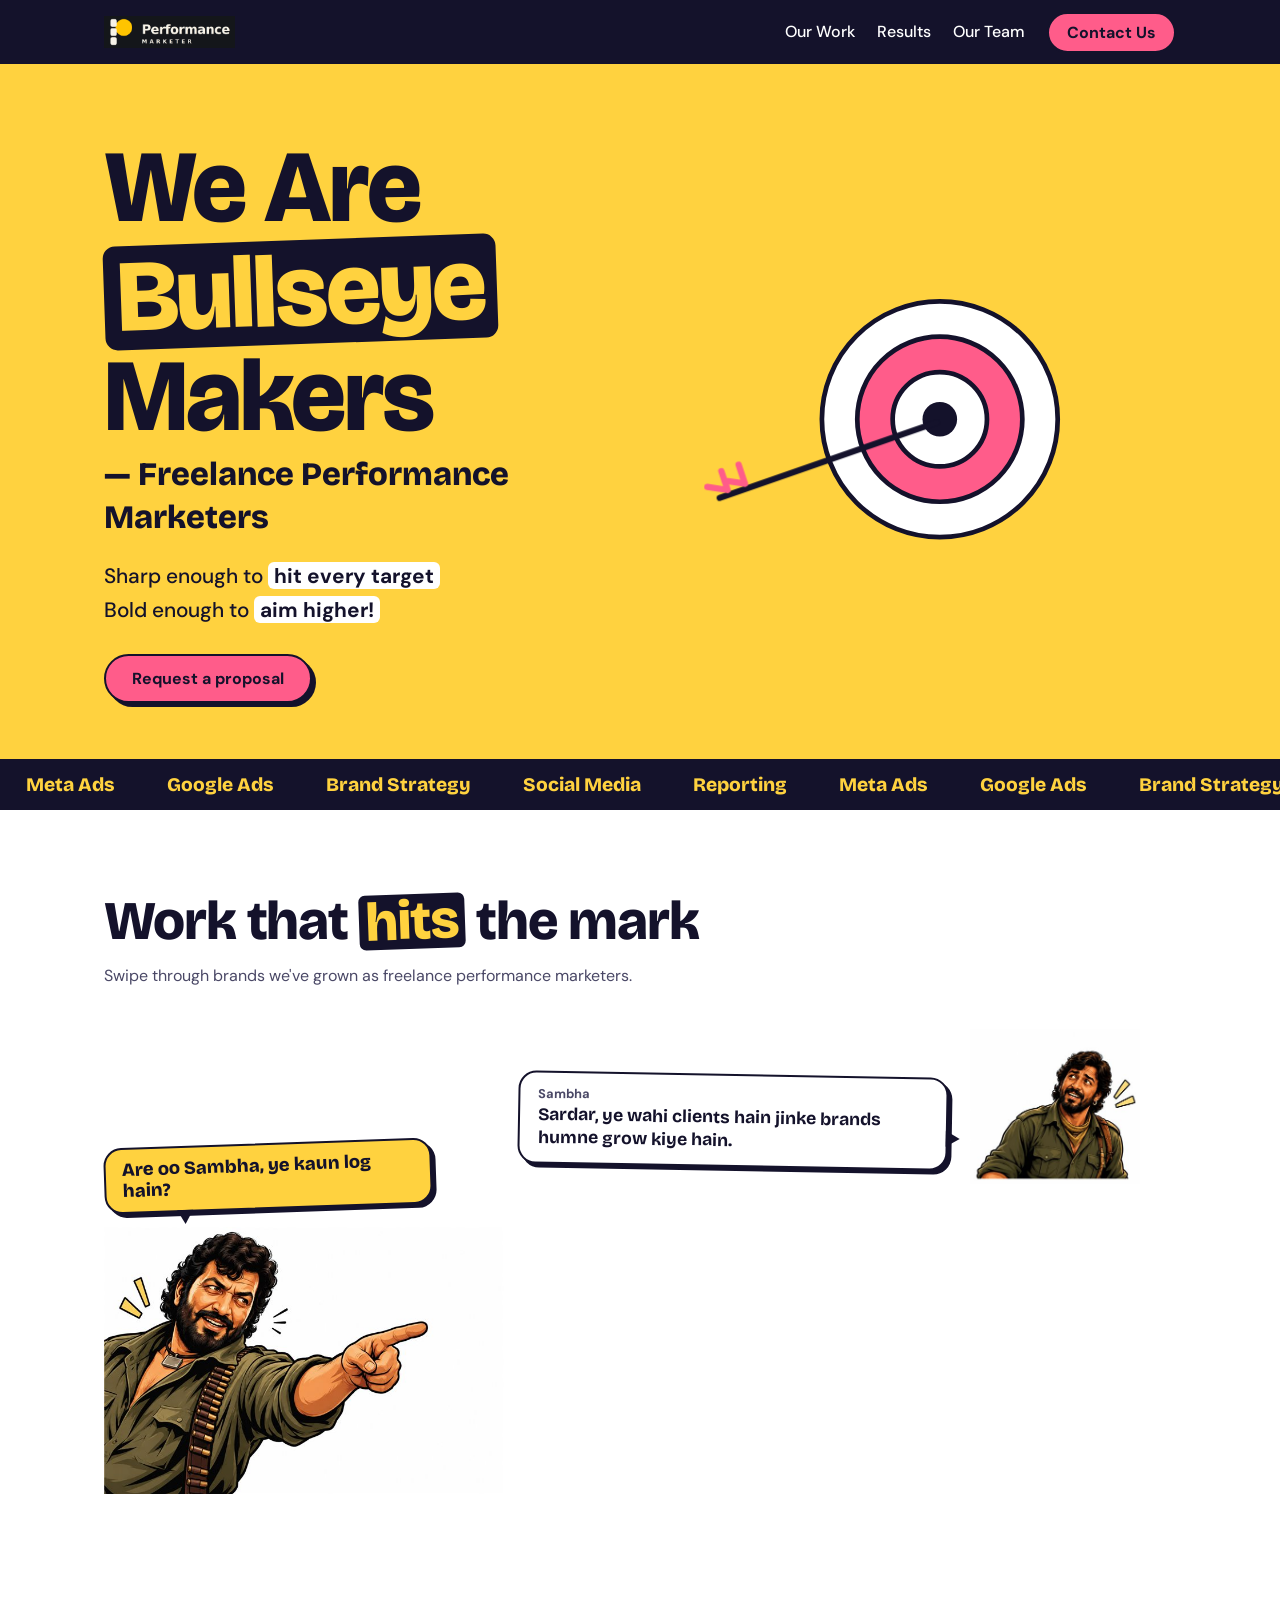
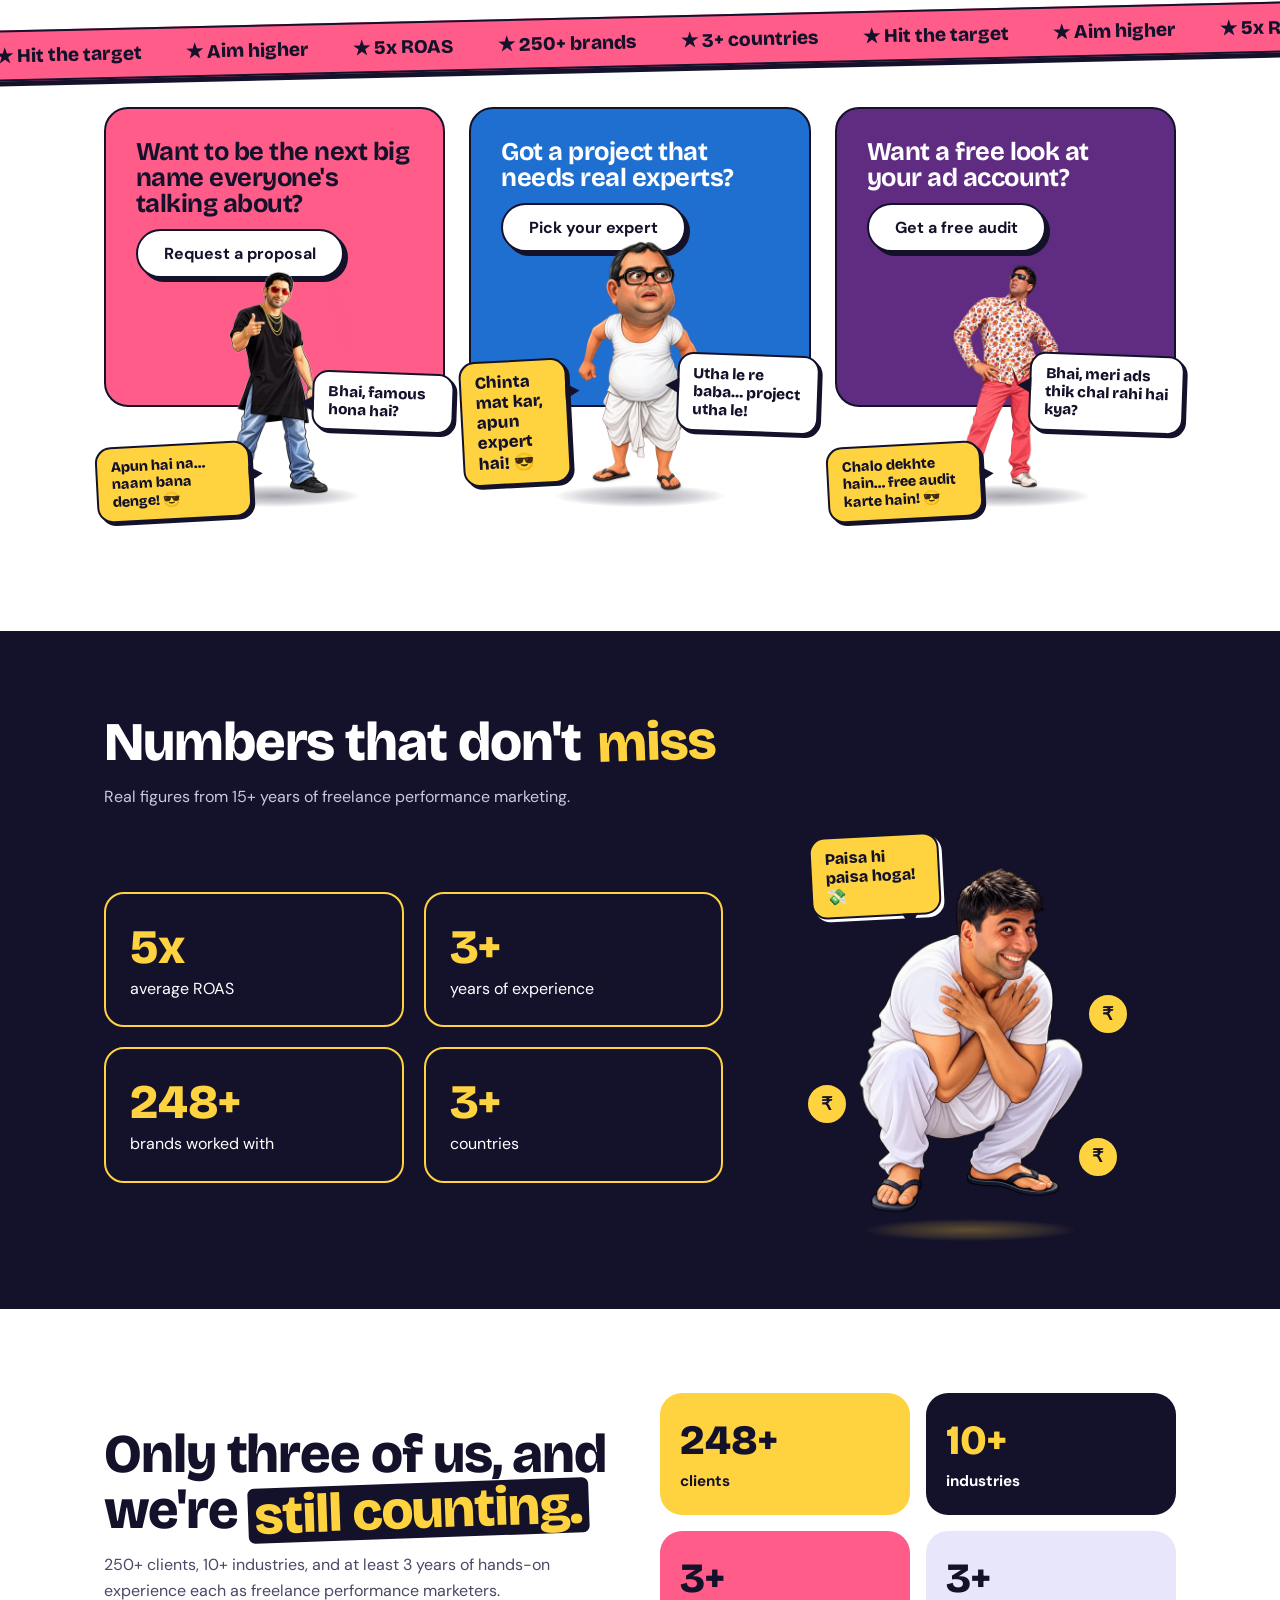
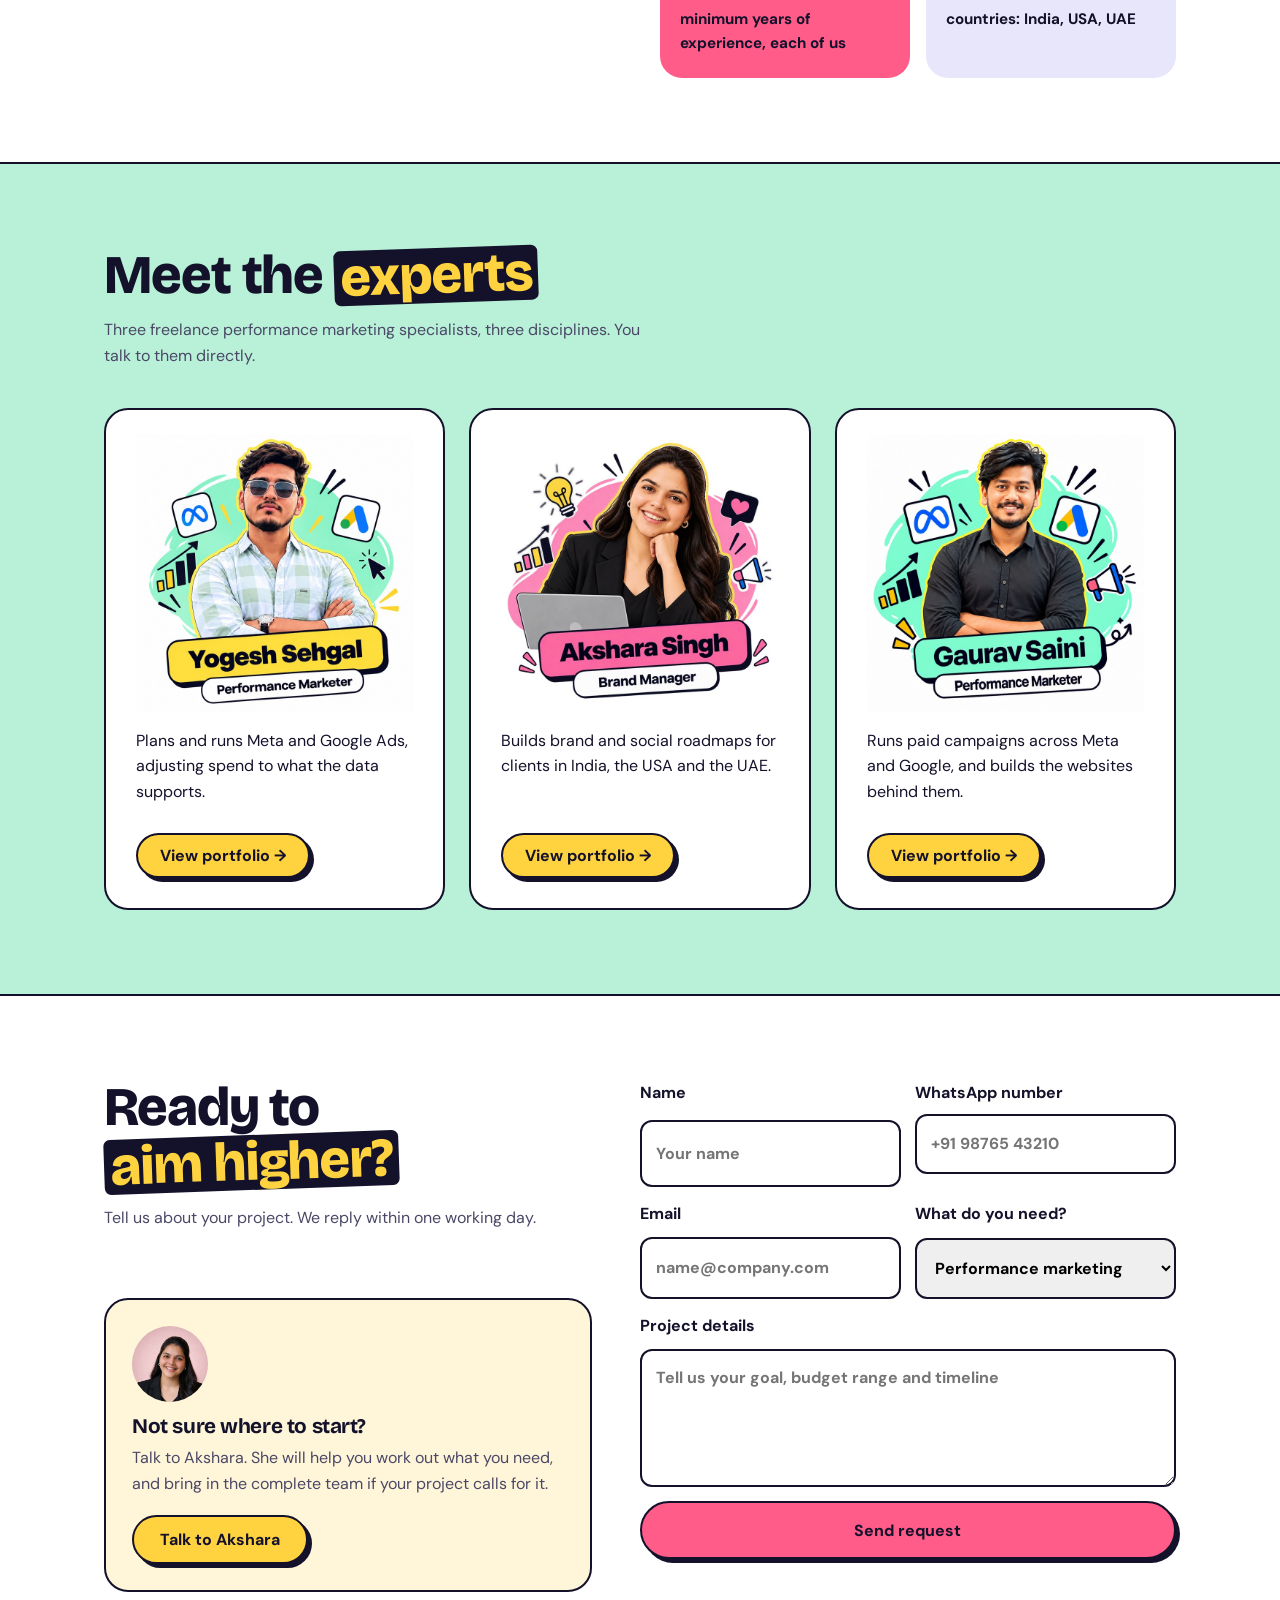
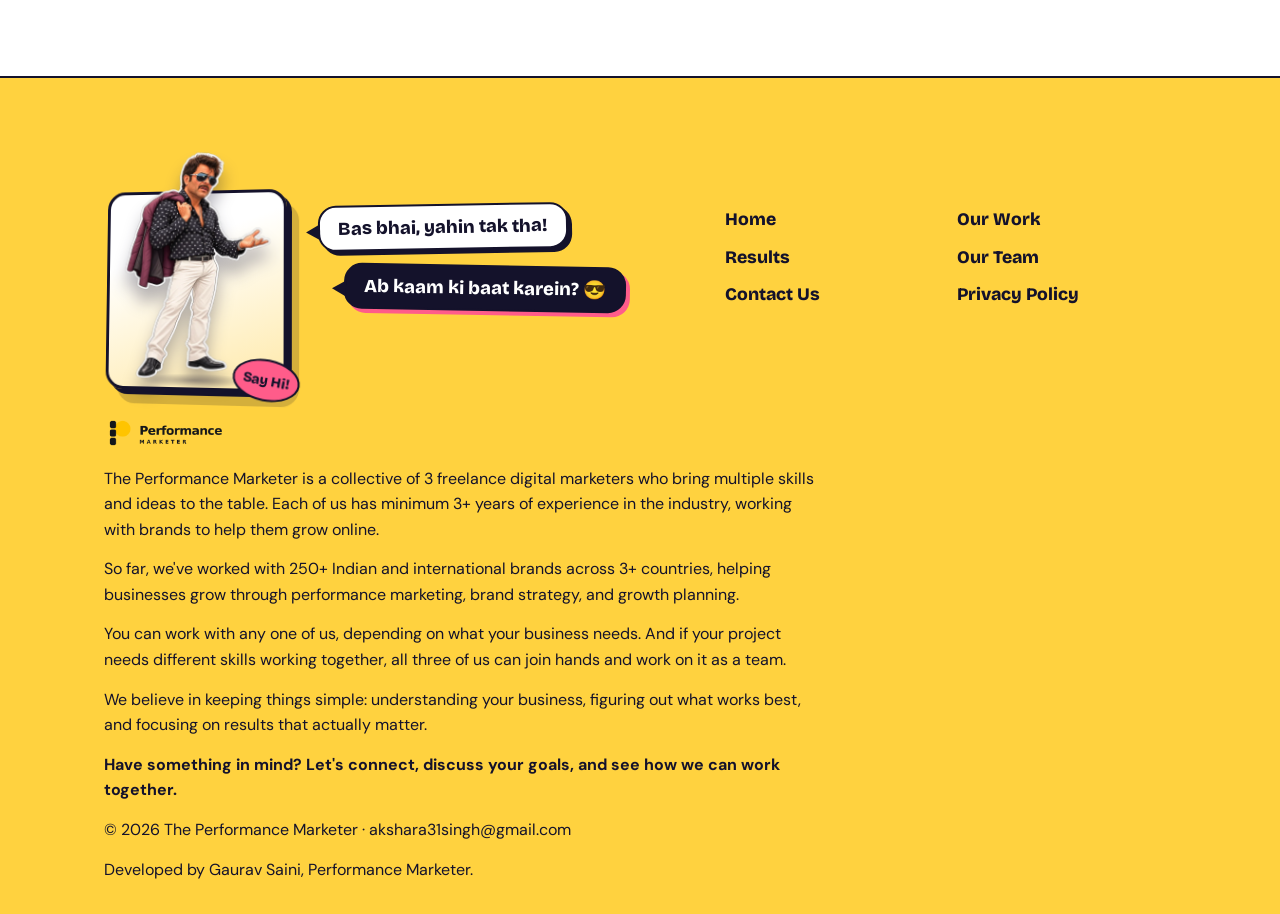
==== commit 97ad8c9e: "Update home page client count stat to 250+ Co-Authored-By: Claude Sonnet 5 <noreply@anthropic.com>" ====
--- a/index.html
+++ b/index.html
@@ -228,8 +228,8 @@
 <p class="lead">Real figures from 15+ years of freelance performance marketing.</p>
 <div class="rwrap"><div class="score"><div class="emit"><b>5x</b>average ROAS</div><div><b>3+</b>years of experience</div><div><b>250+</b>brands worked with</div><div><b>3+</b>countries</div></div><div class="rchar"><img class="rimg" src="home-art/money-guy.webp" width="520" height="780" loading="lazy" alt="Cartoon character crouching with coins"><i class="coin c1">₹</i><i class="coin c2">₹</i><i class="coin c3">₹</i><span class="rb">Paisa hi paisa hoga! 💸</span></div></div></div></section>
 
-<section id="wins"><div class="wrap statswrap"><div><h2>Only three of us, and we're <em>still counting.</em></h2><p class="lead">270+ clients, 10+ industries, and at least 3 years of hands-on experience each as freelance performance marketers.</p></div>
-<div class="stattiles"><div class="t-sun"><b>270+</b>clients</div><div class="t-ink"><b>10+</b>industries</div><div class="t-pink"><b>3+</b>minimum years of experience, each of us</div><div class="t-lav"><b>3+</b>countries: India, USA, UAE</div></div></div></section><section class="team" id="team"><div class="wrap"><h2>Meet the <em>experts</em></h2>
+<section id="wins"><div class="wrap statswrap"><div><h2>Only three of us, and we're <em>still counting.</em></h2><p class="lead">250+ clients, 10+ industries, and at least 3 years of hands-on experience each as freelance performance marketers.</p></div>
+<div class="stattiles"><div class="t-sun"><b>250+</b>clients</div><div class="t-ink"><b>10+</b>industries</div><div class="t-pink"><b>3+</b>minimum years of experience, each of us</div><div class="t-lav"><b>3+</b>countries: India, USA, UAE</div></div></div></section><section class="team" id="team"><div class="wrap"><h2>Meet the <em>experts</em></h2>
 <p class="lead">Three freelance performance marketing specialists, three disciplines. You talk to them directly.</p>
 <div class="three">
 <div class="box"><img class="pf" src="home-art/yogesh-badge.jpg" width="760" height="760" loading="lazy" alt="Yogesh Sehgal, Freelance Performance Marketer"><h3 class="sr">Yogesh Sehgal</h3><b class="sr">Freelance Performance Marketer</b><p>Plans and runs Meta and Google Ads, adjusting spend to what the data supports.</p><a class="btn pbtn" href="yogesh.html" aria-label="View Yogesh's portfolio">View portfolio <span>→</span></a></div>
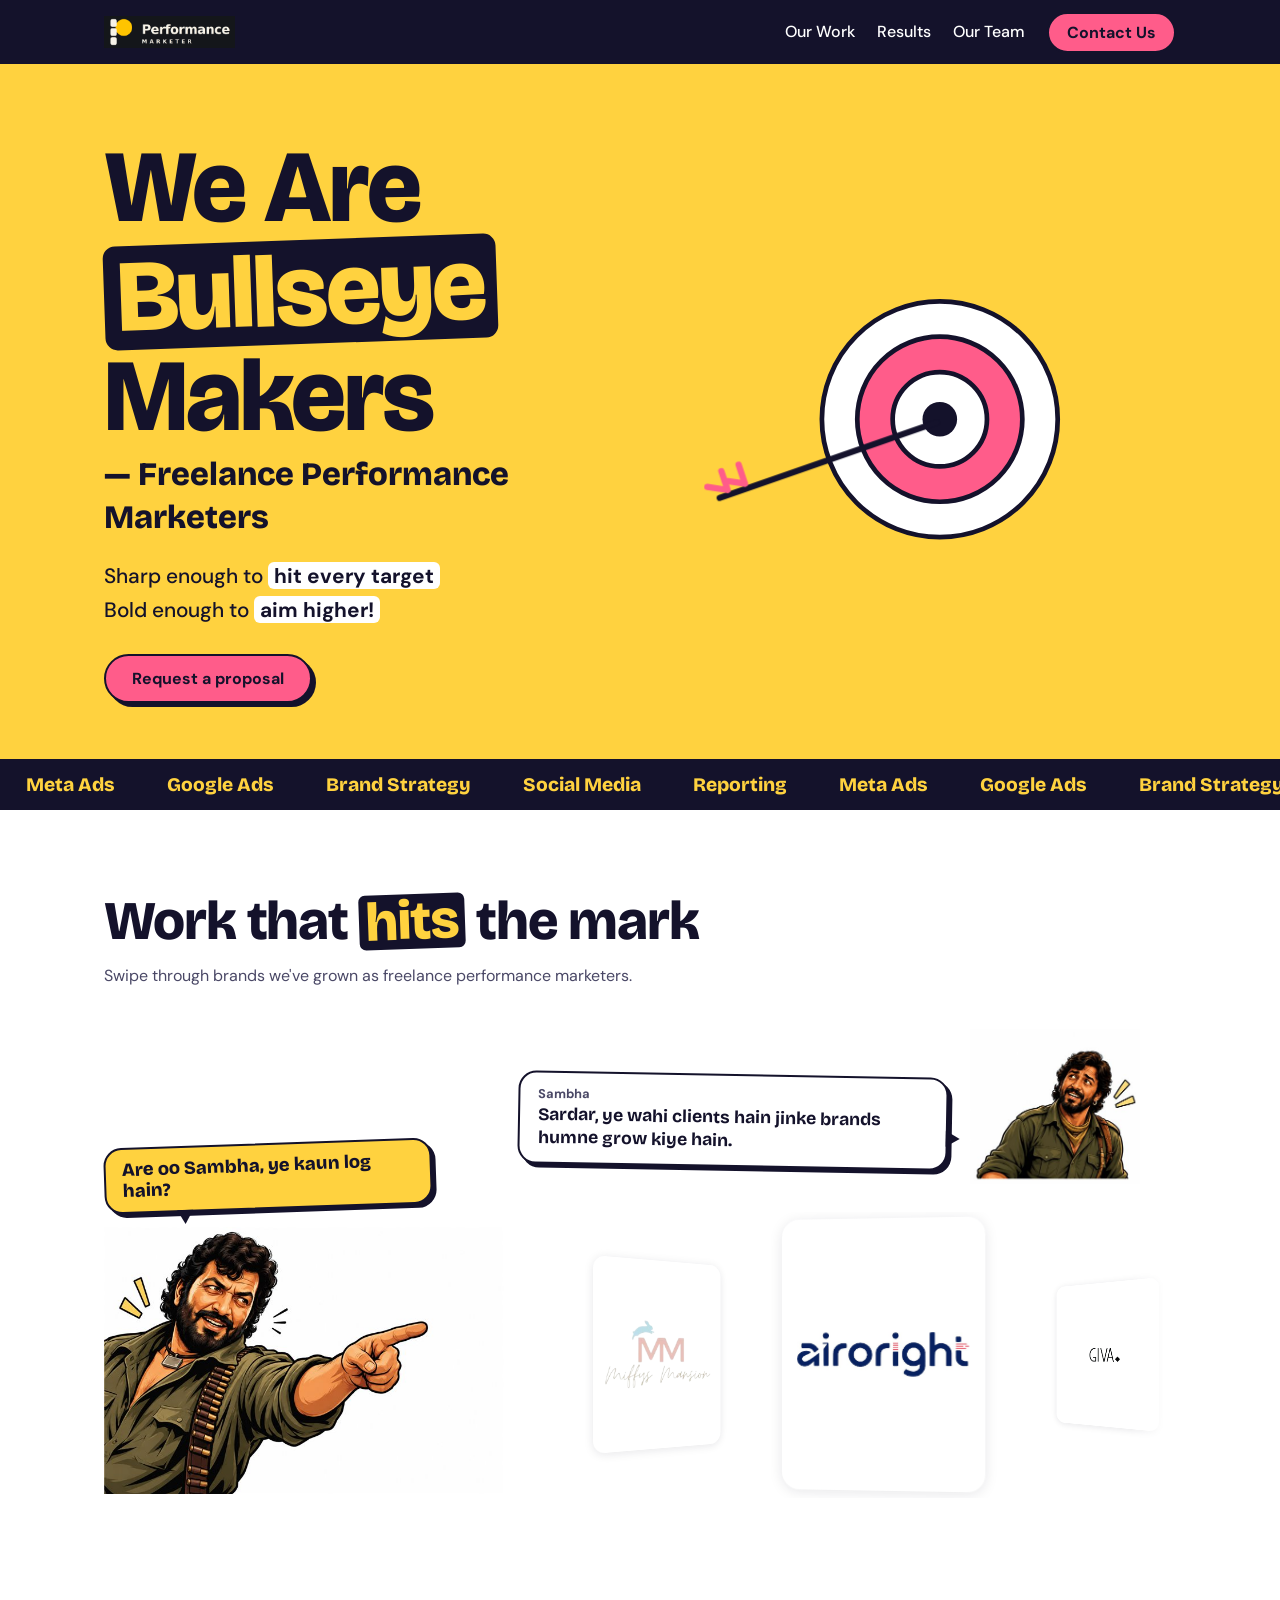
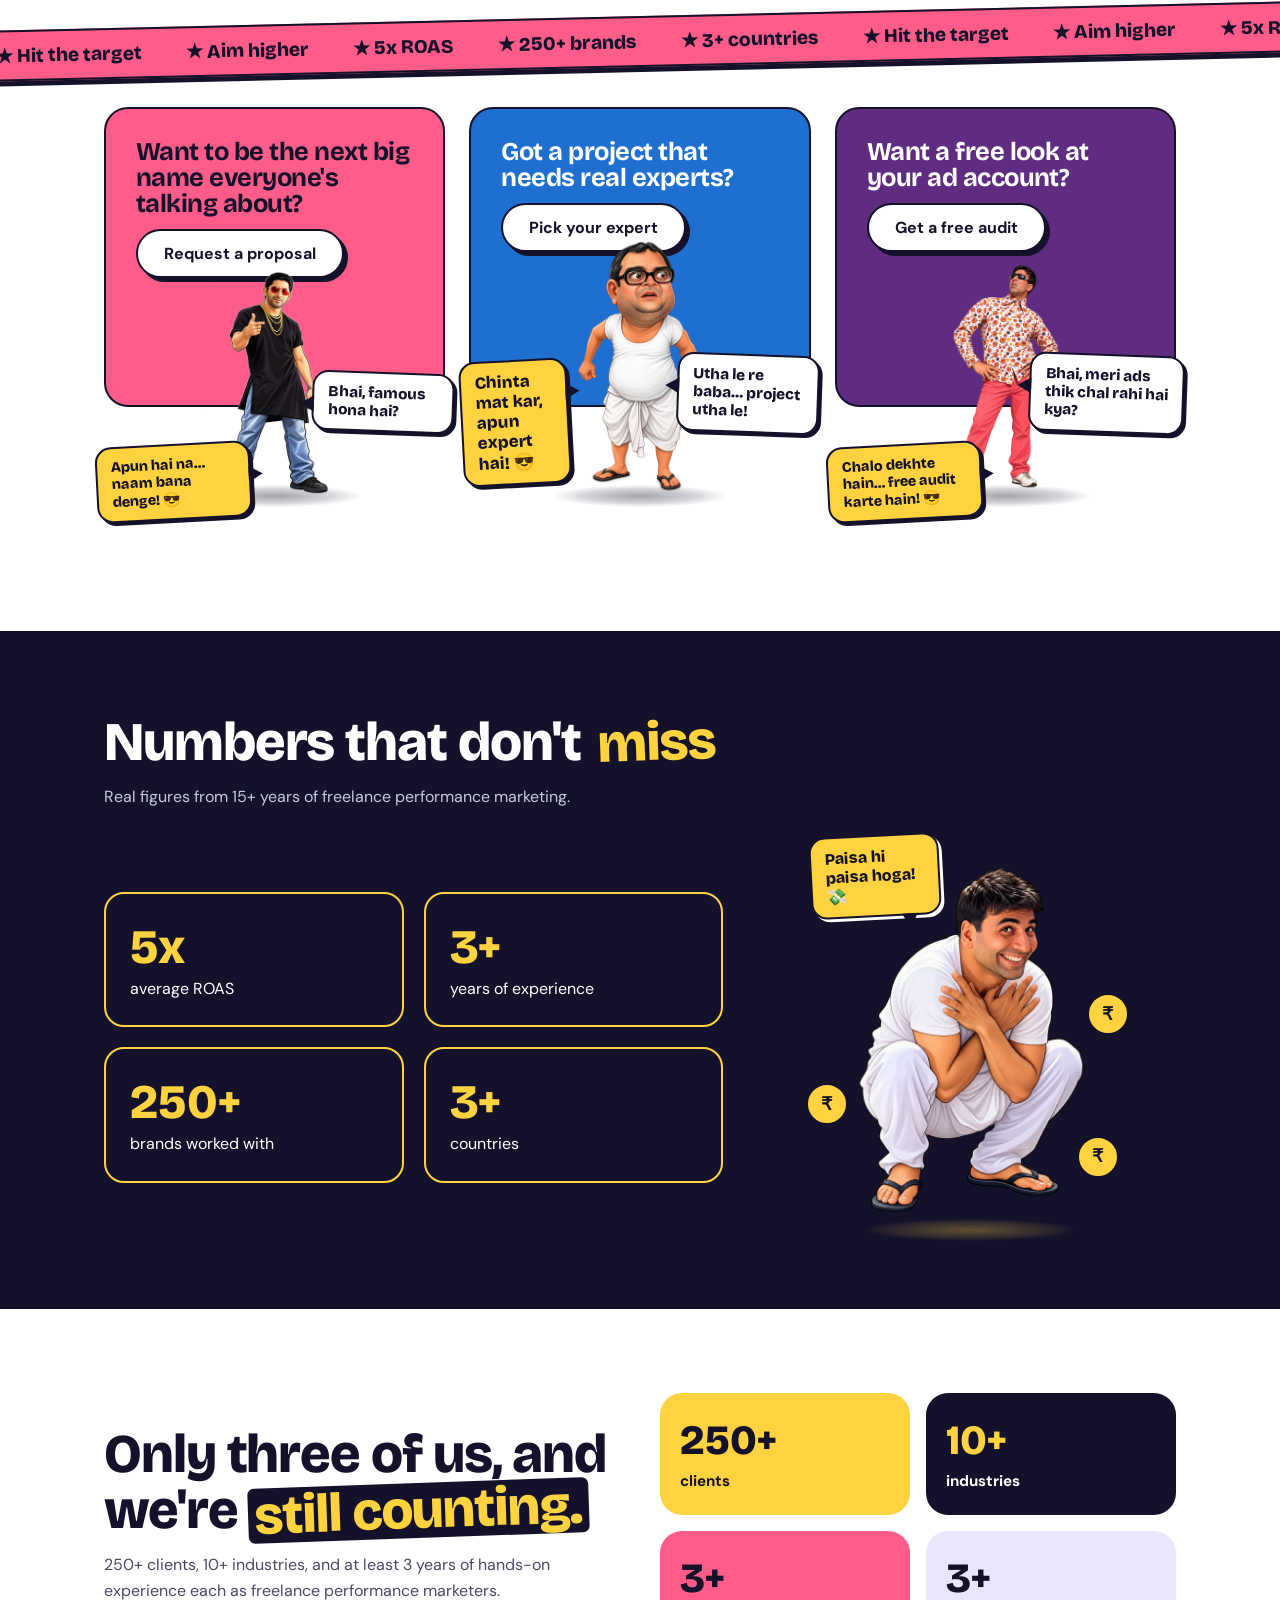
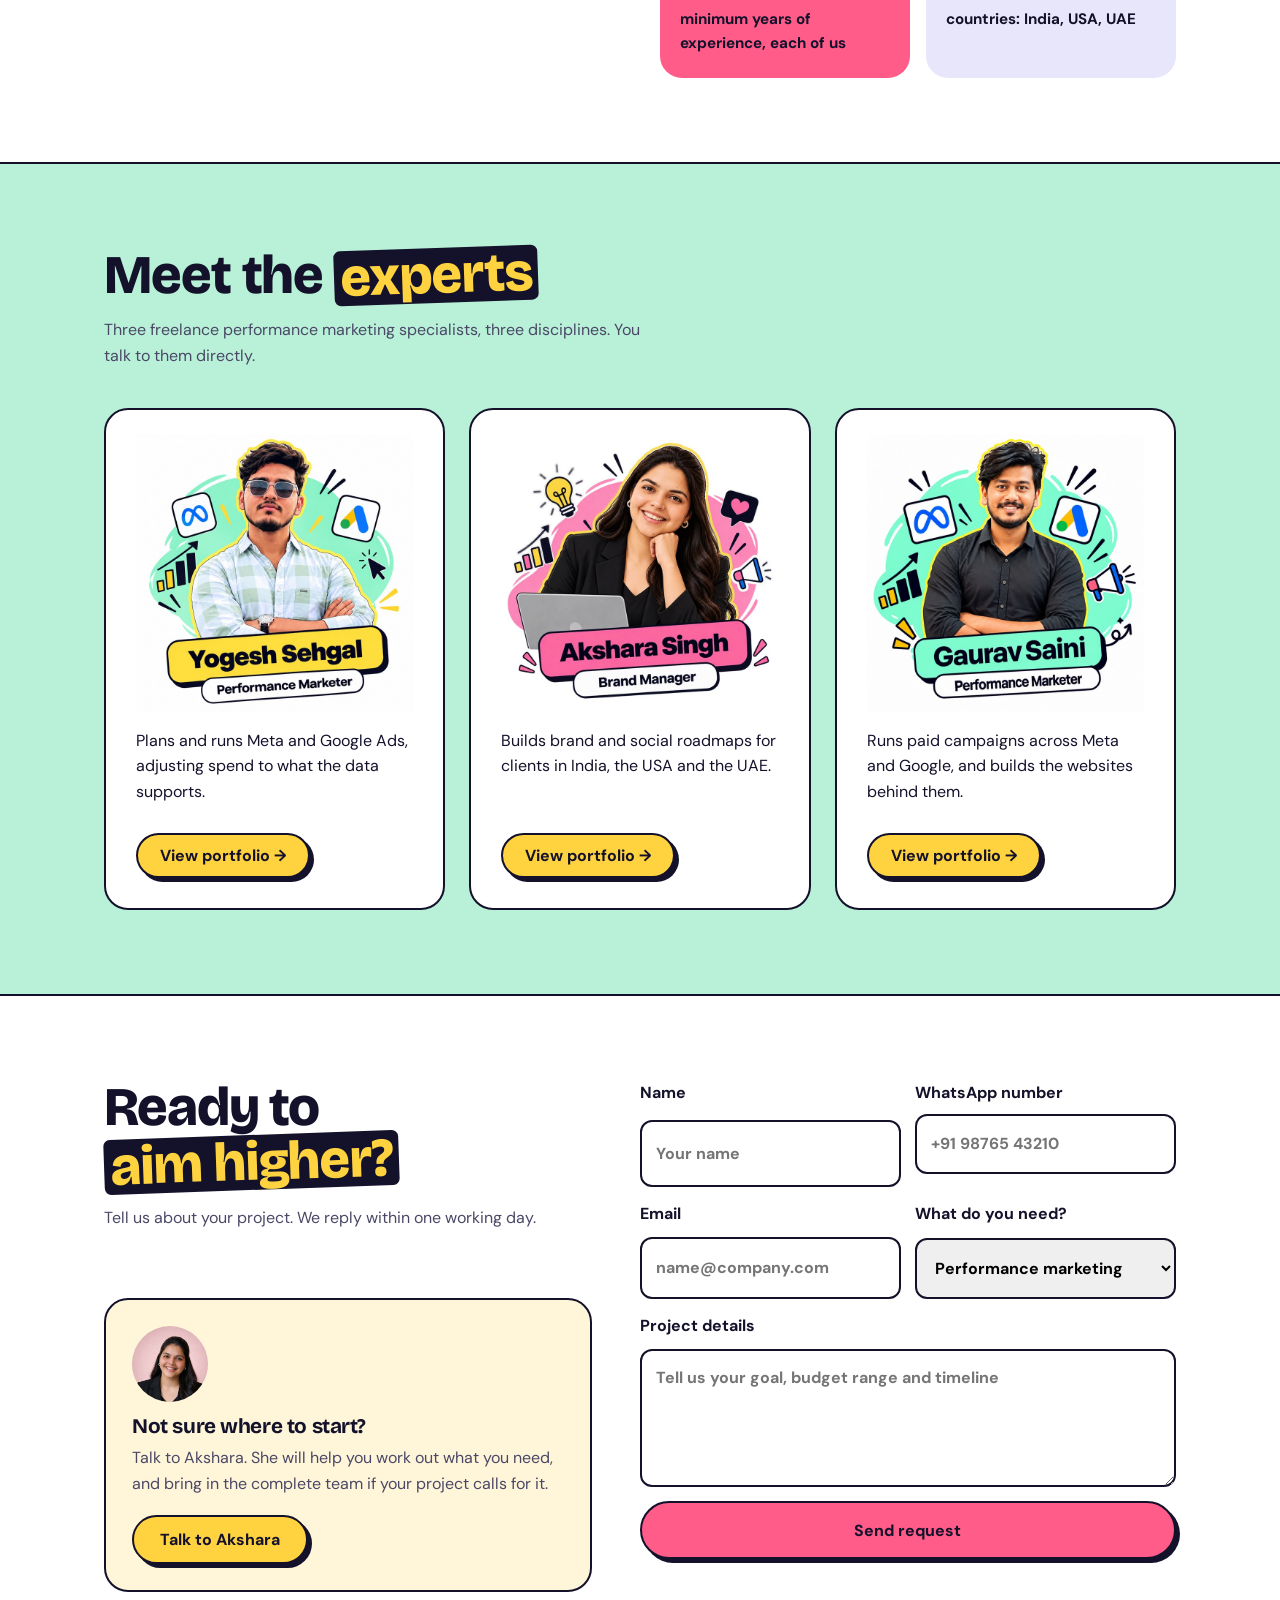
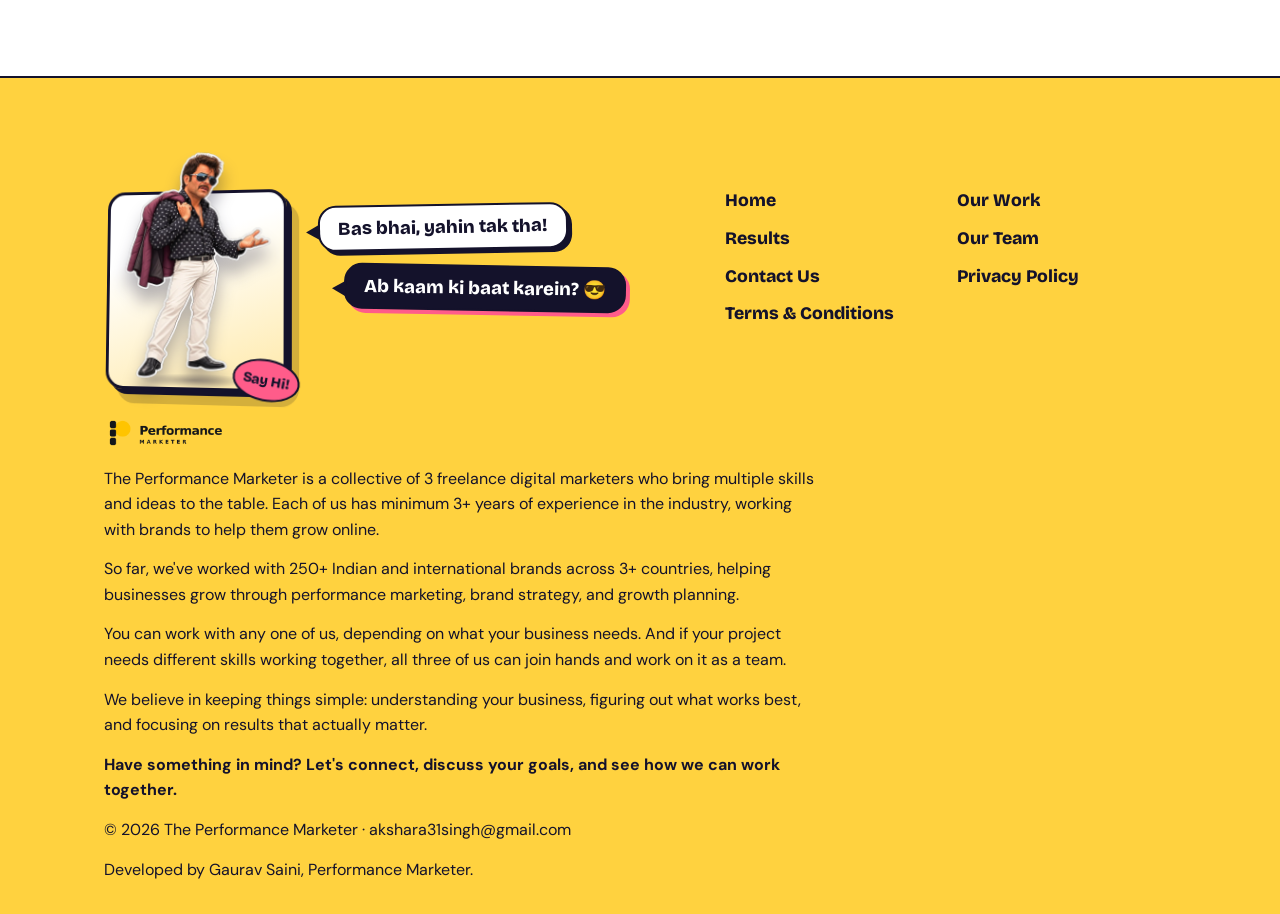
==== commit 021ea68f: "Add Privacy Policy and Terms & Conditions pages Both pages carry the same SEO setup as the rest of t" ====
--- a/index.html
+++ b/index.html
@@ -290,7 +290,7 @@
 </script>
 
 <footer><div class="wrap fgrid"><div class="fcard"><img class="fimg" src="home-art/polka-dot-guy.webp" width="320" height="480" loading="lazy" alt="Cartoon character waving hello"><span class="hi">Say Hi!</span></div><div class="fmsg"><span class="fb">Bas bhai, yahin tak tha!</span><span class="fb f2">Ab kaam ki baat karein? 😎</span></div>
-<ul class="flinks"><li><a href="#top">Home</a></li><li><a href="#work">Our Work</a></li><li><a href="#results">Results</a></li><li><a href="#team">Our Team</a></li><li><a href="#contact">Contact Us</a></li><li><a href="#">Privacy Policy</a></li></ul></div>
+<ul class="flinks"><li><a href="#top">Home</a></li><li><a href="#work">Our Work</a></li><li><a href="#results">Results</a></li><li><a href="#team">Our Team</a></li><li><a href="#contact">Contact Us</a></li><li><a href="privacy.html">Privacy Policy</a></li><li><a href="terms.html">Terms &amp; Conditions</a></li></ul></div>
 <div class="wrap"><img src="brand/logo-horizontal-light.png" width="123" height="30" loading="lazy" alt="The Performance Marketer" style="height:30px;width:auto;display:block;margin-bottom:18px"><p>The Performance Marketer is a collective of 3 freelance digital marketers who bring multiple skills and ideas to the table. Each of us has minimum 3+ years of experience in the industry, working with brands to help them grow online.</p><p style="margin-top:14px">So far, we've worked with 250+ Indian and international brands across 3+ countries, helping businesses grow through performance marketing, brand strategy, and growth planning.</p><p style="margin-top:14px">You can work with any one of us, depending on what your business needs. And if your project needs different skills working together, all three of us can join hands and work on it as a team.</p><p style="margin-top:14px">We believe in keeping things simple: understanding your business, figuring out what works best, and focusing on results that actually matter.</p><p style="margin-top:14px"><b>Have something in mind? Let's connect, discuss your goals, and see how we can work together.</b></p><p style="margin-top:14px">© 2026 The Performance Marketer · akshara31singh@gmail.com</p><p style="margin-top:14px">Developed by Gaurav Saini, Performance Marketer.</p></div></footer>
 <script>
 document.documentElement.classList.add('js');
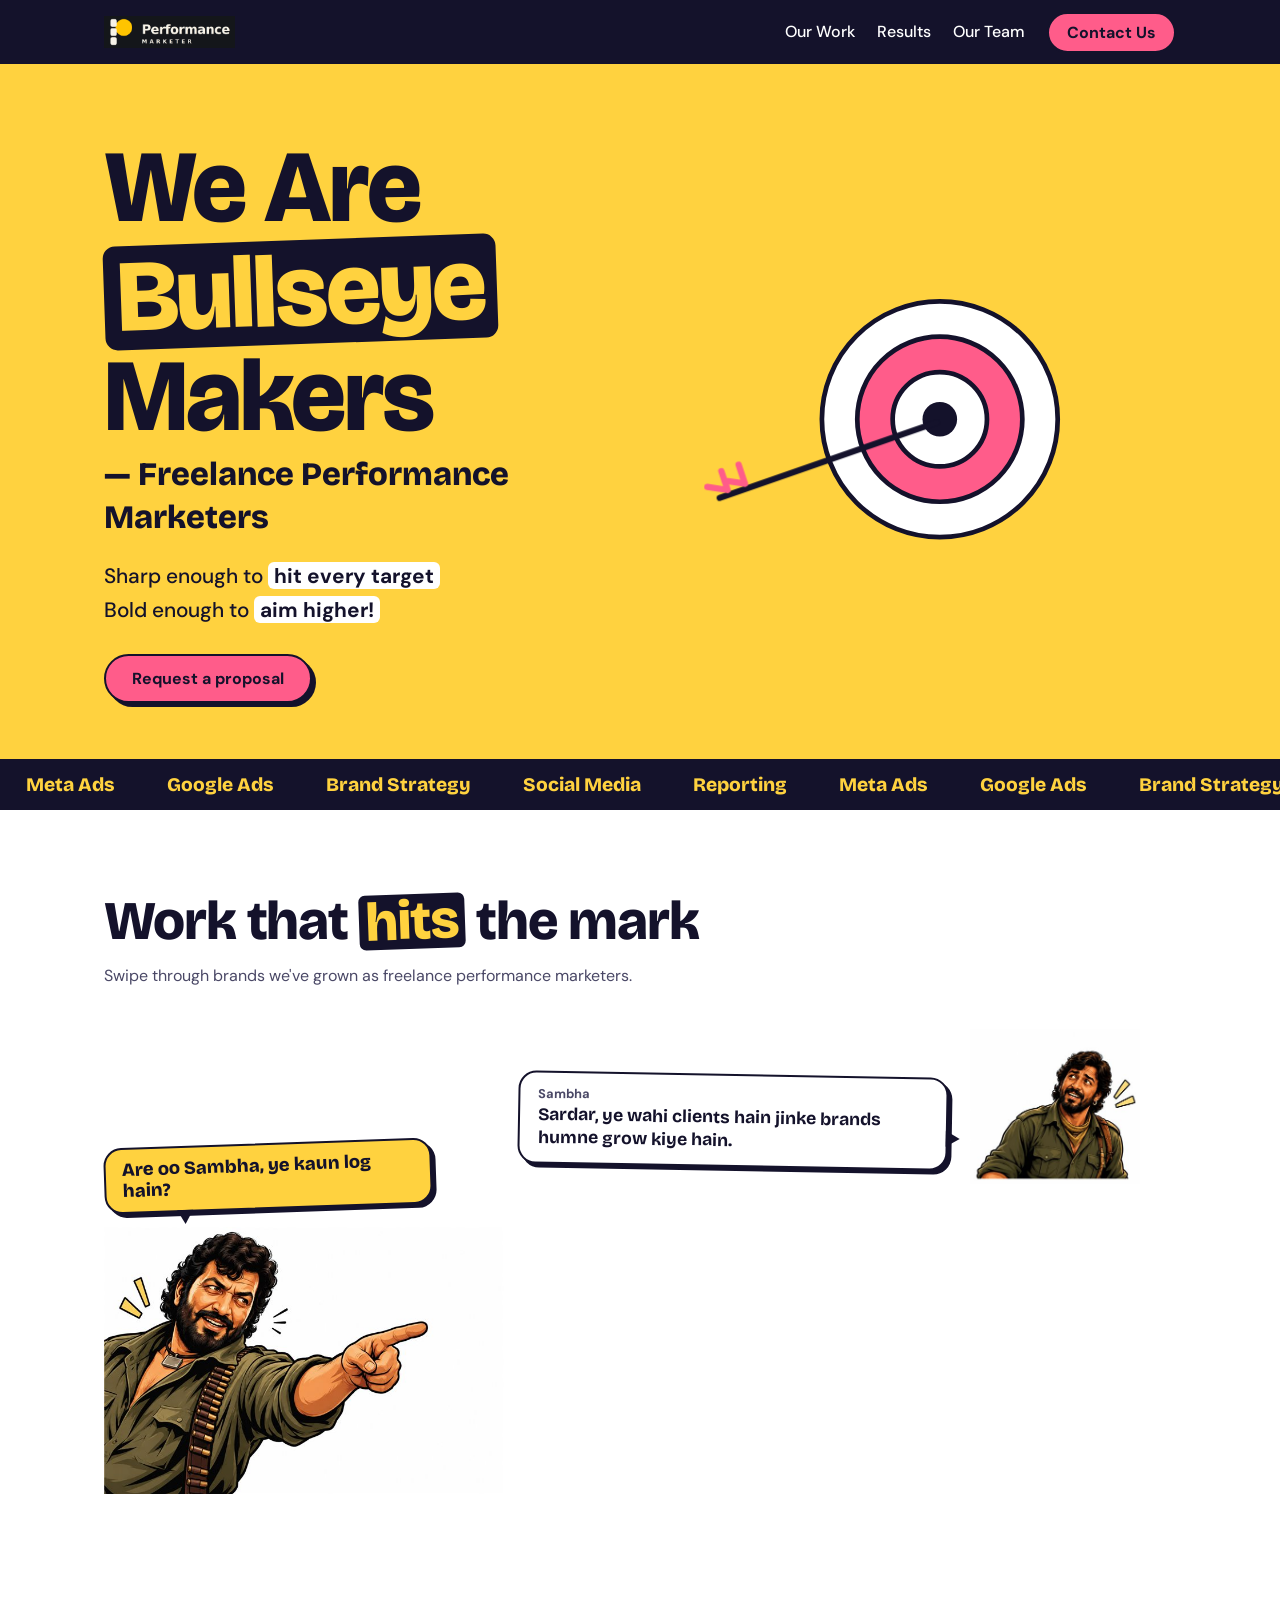
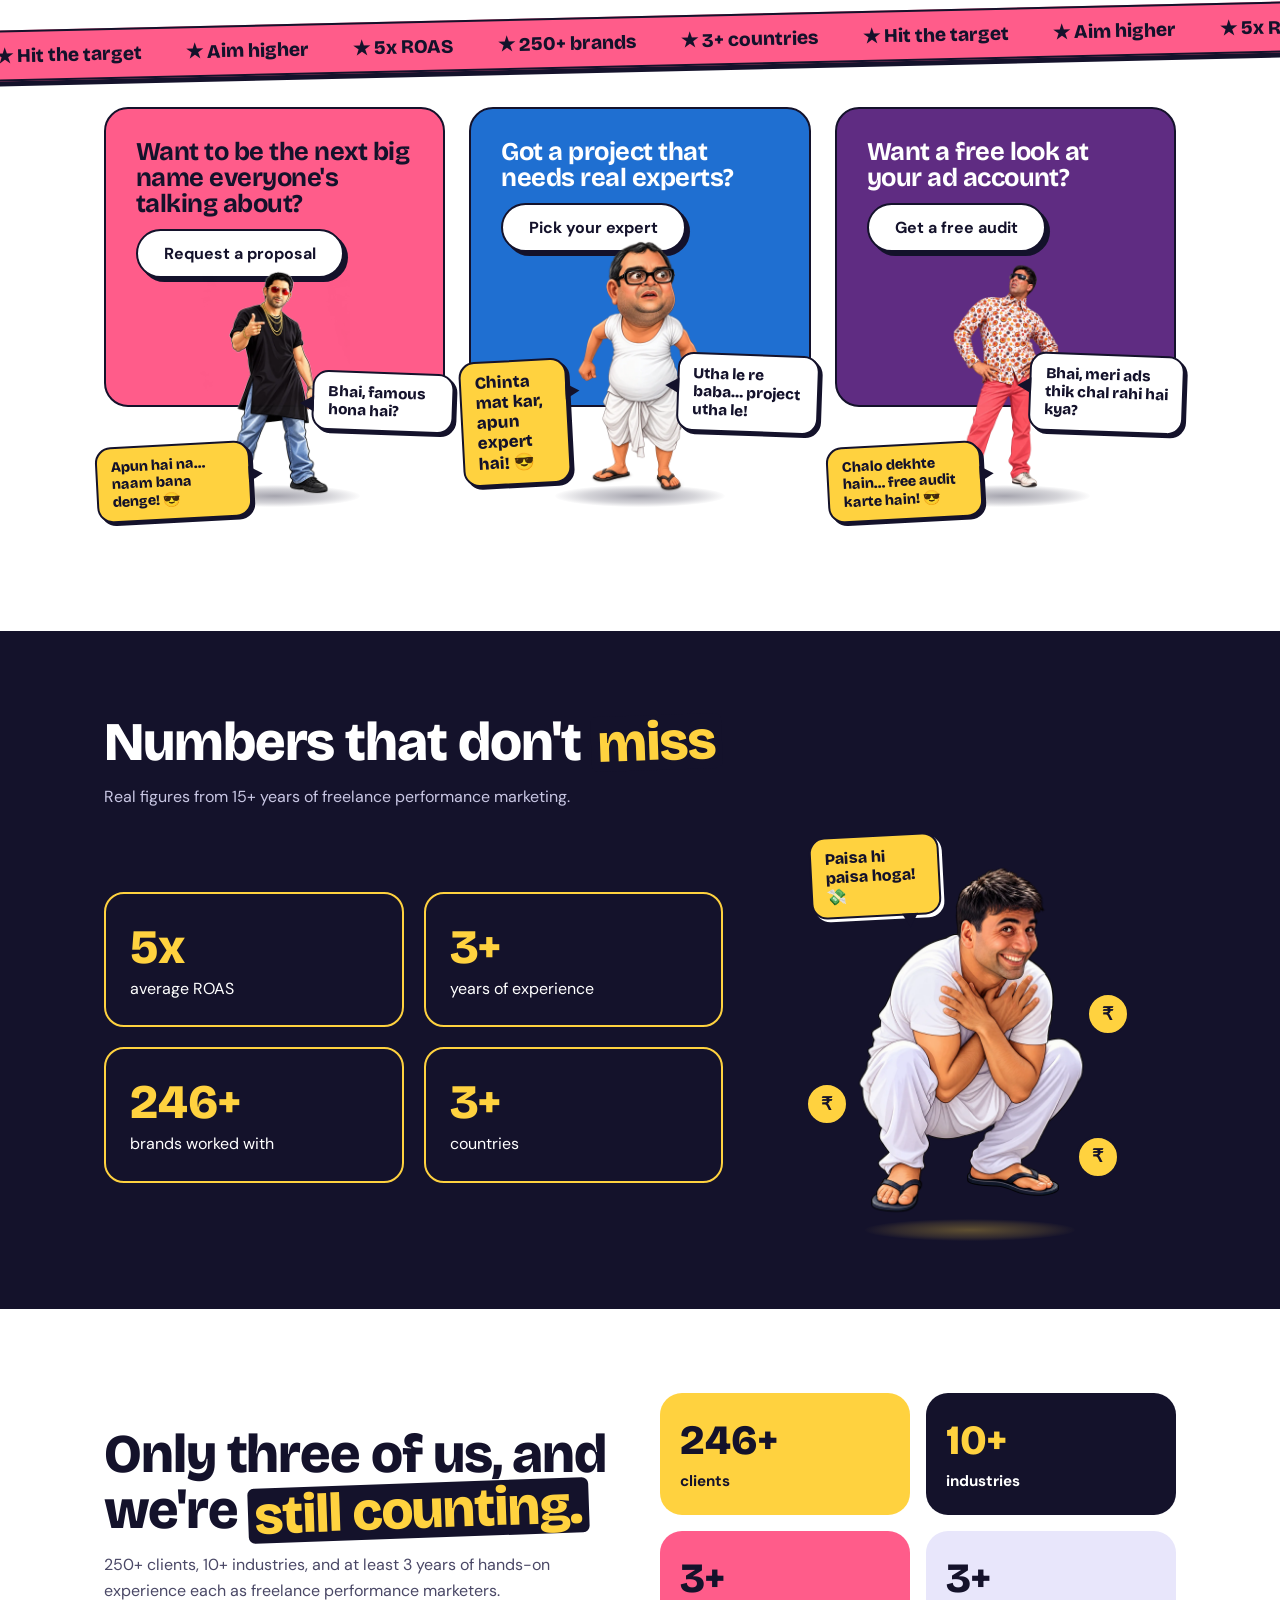
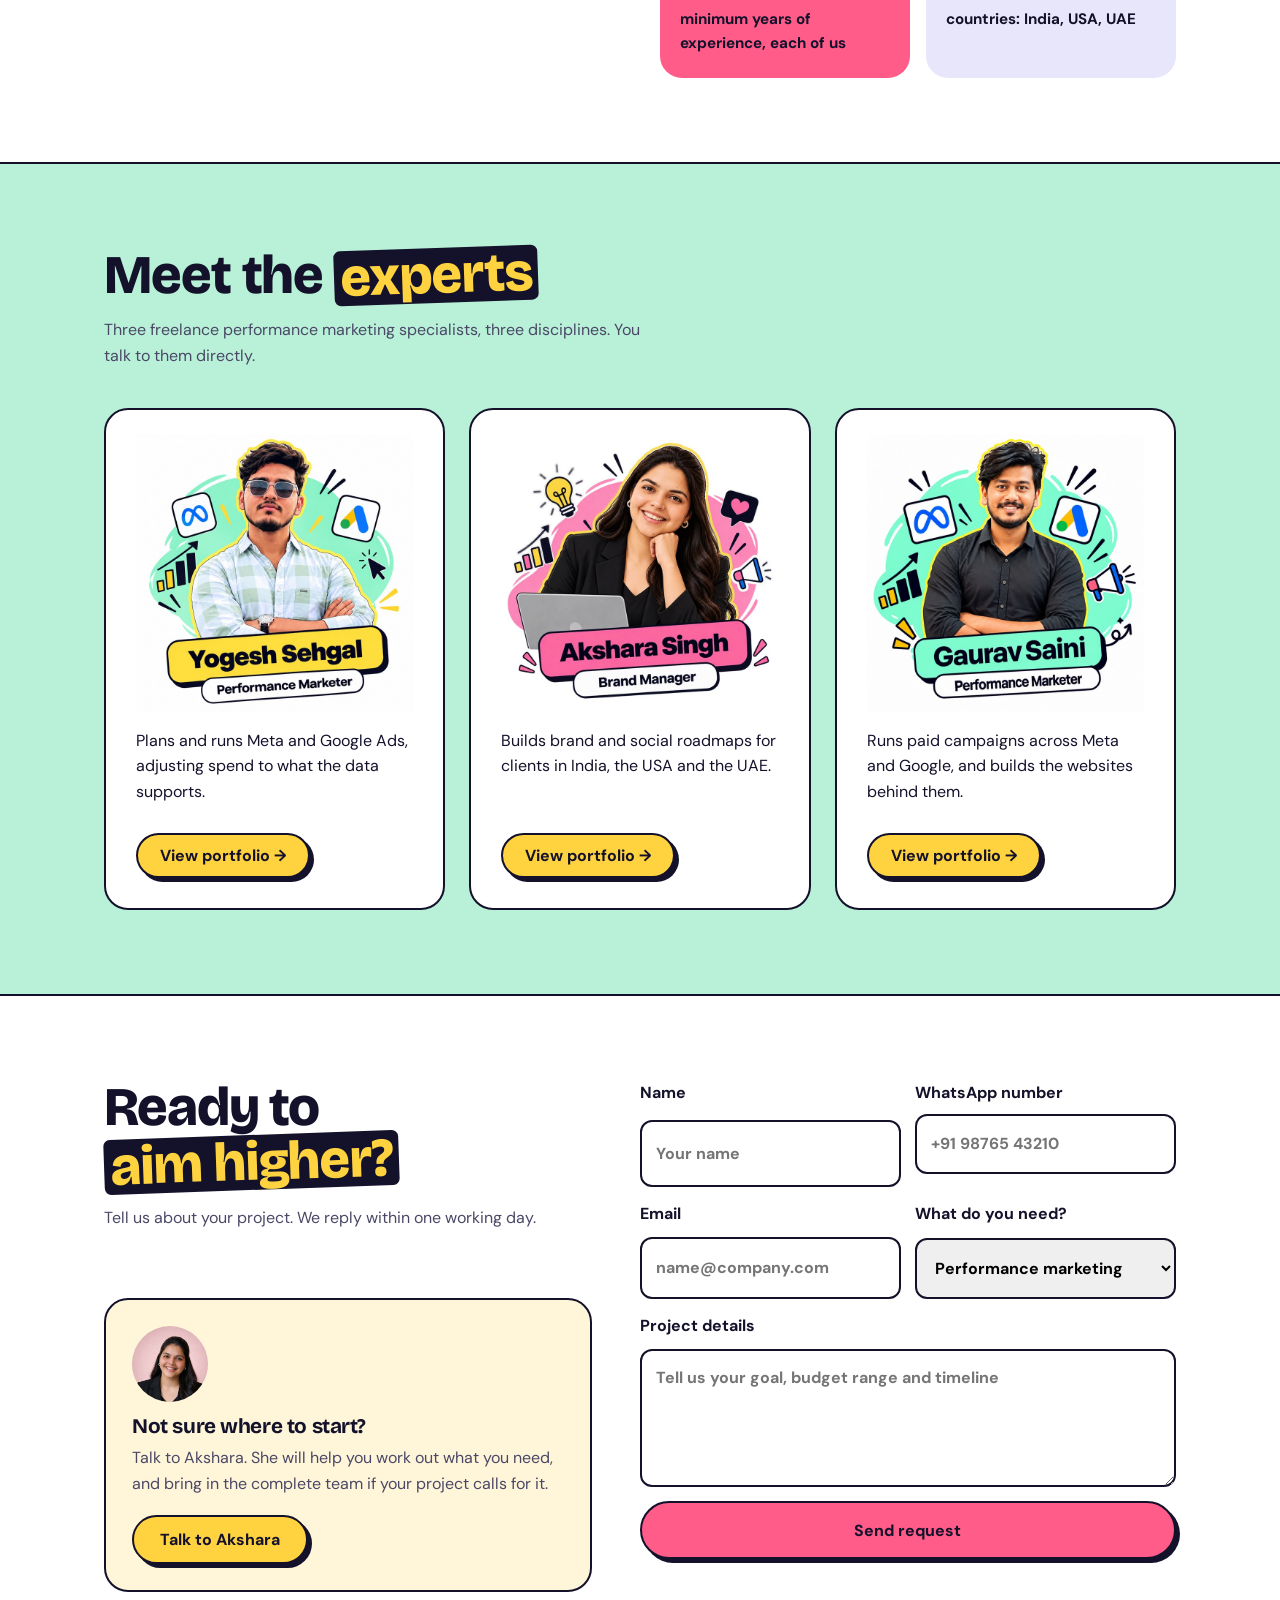
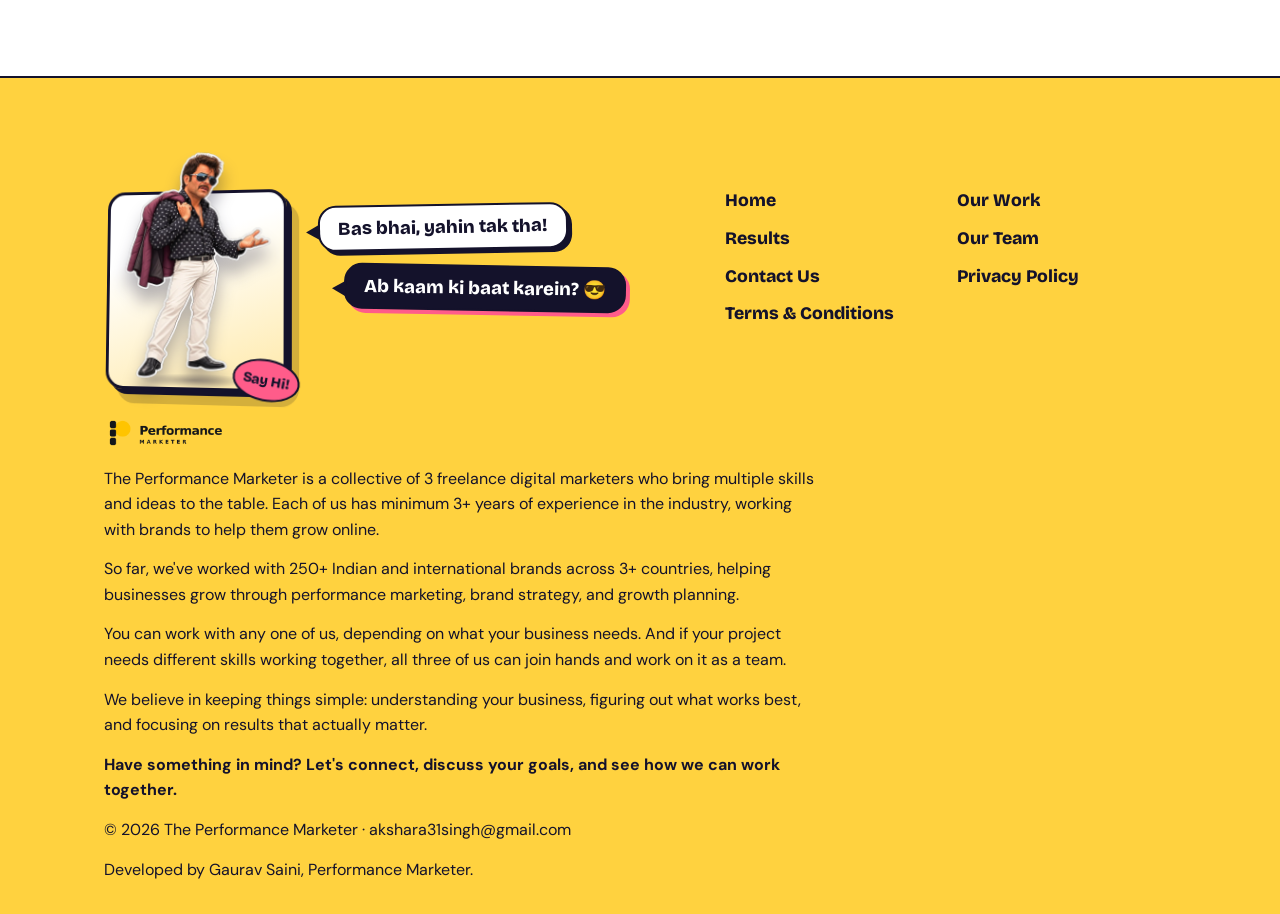
==== commit f17a6eb2: "Redirect to a thank-you page after contact form submission Add thankyou.html (noindex, matches site " ====
--- a/index.html
+++ b/index.html
@@ -278,13 +278,13 @@
     var data = new FormData(form);
     fetch(endpoint, { method: 'POST', mode: 'no-cors', body: data })
       .then(function(){
-        status.textContent = "Thanks! We'll be in touch within one working day.";
         form.reset();
+        window.location.href = 'thankyou.html';
       })
       .catch(function(){
         status.textContent = 'Something went wrong. Please email akshara31singh@gmail.com directly.';
-      })
-      .finally(function(){ btn.disabled = false; });
+        btn.disabled = false;
+      });
   });
 })();
 </script>
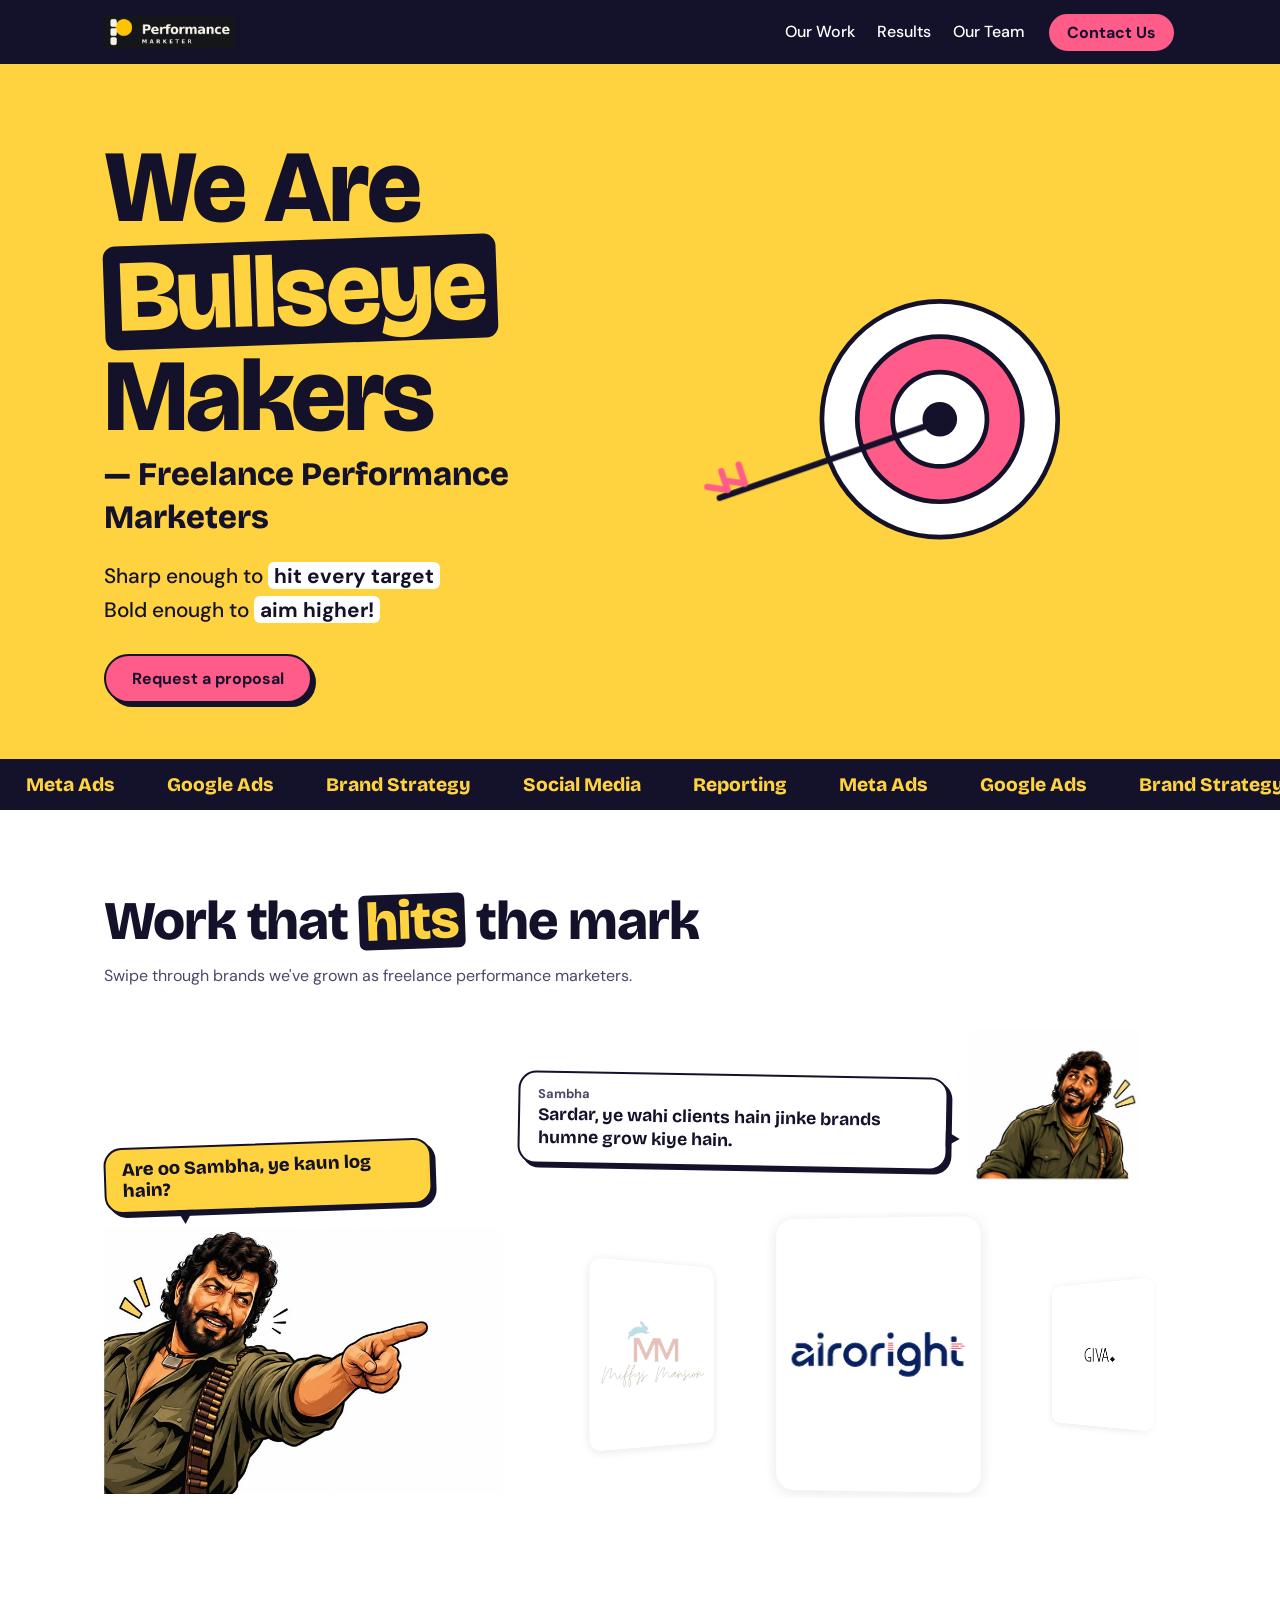
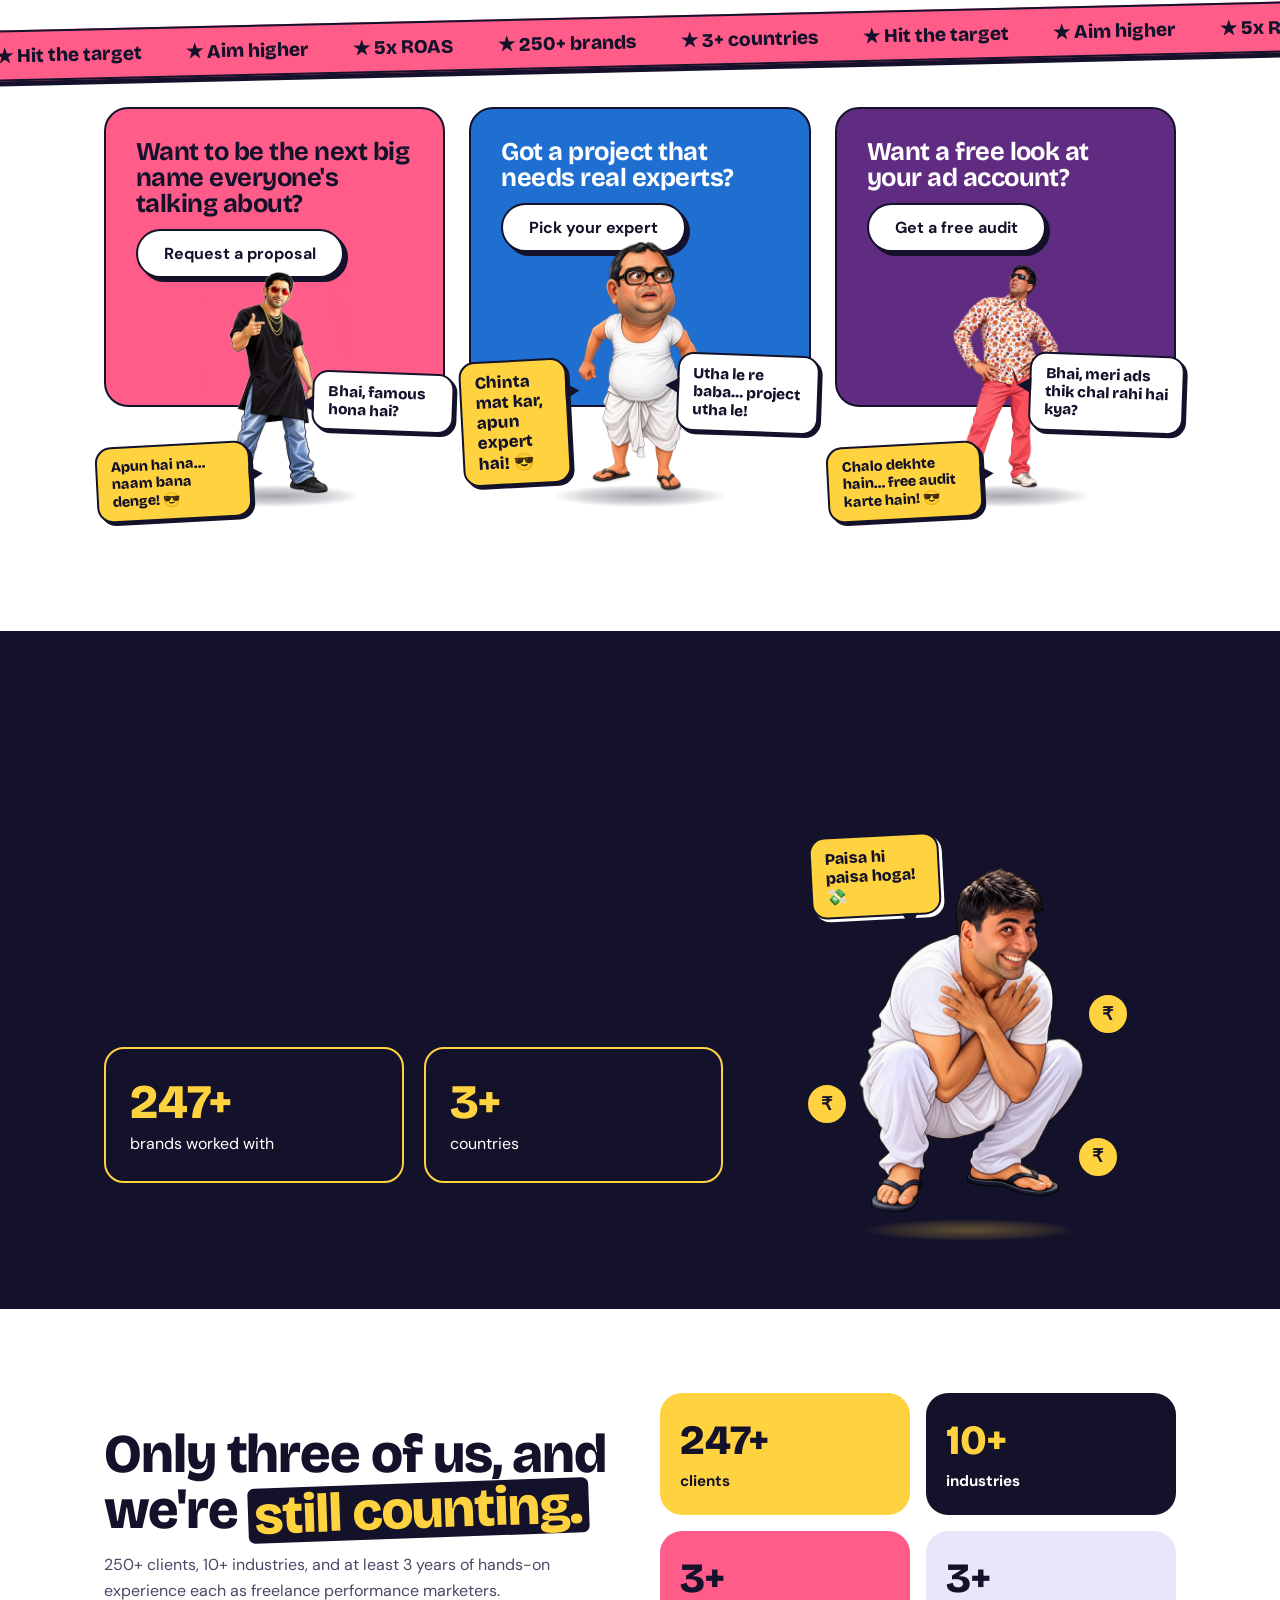
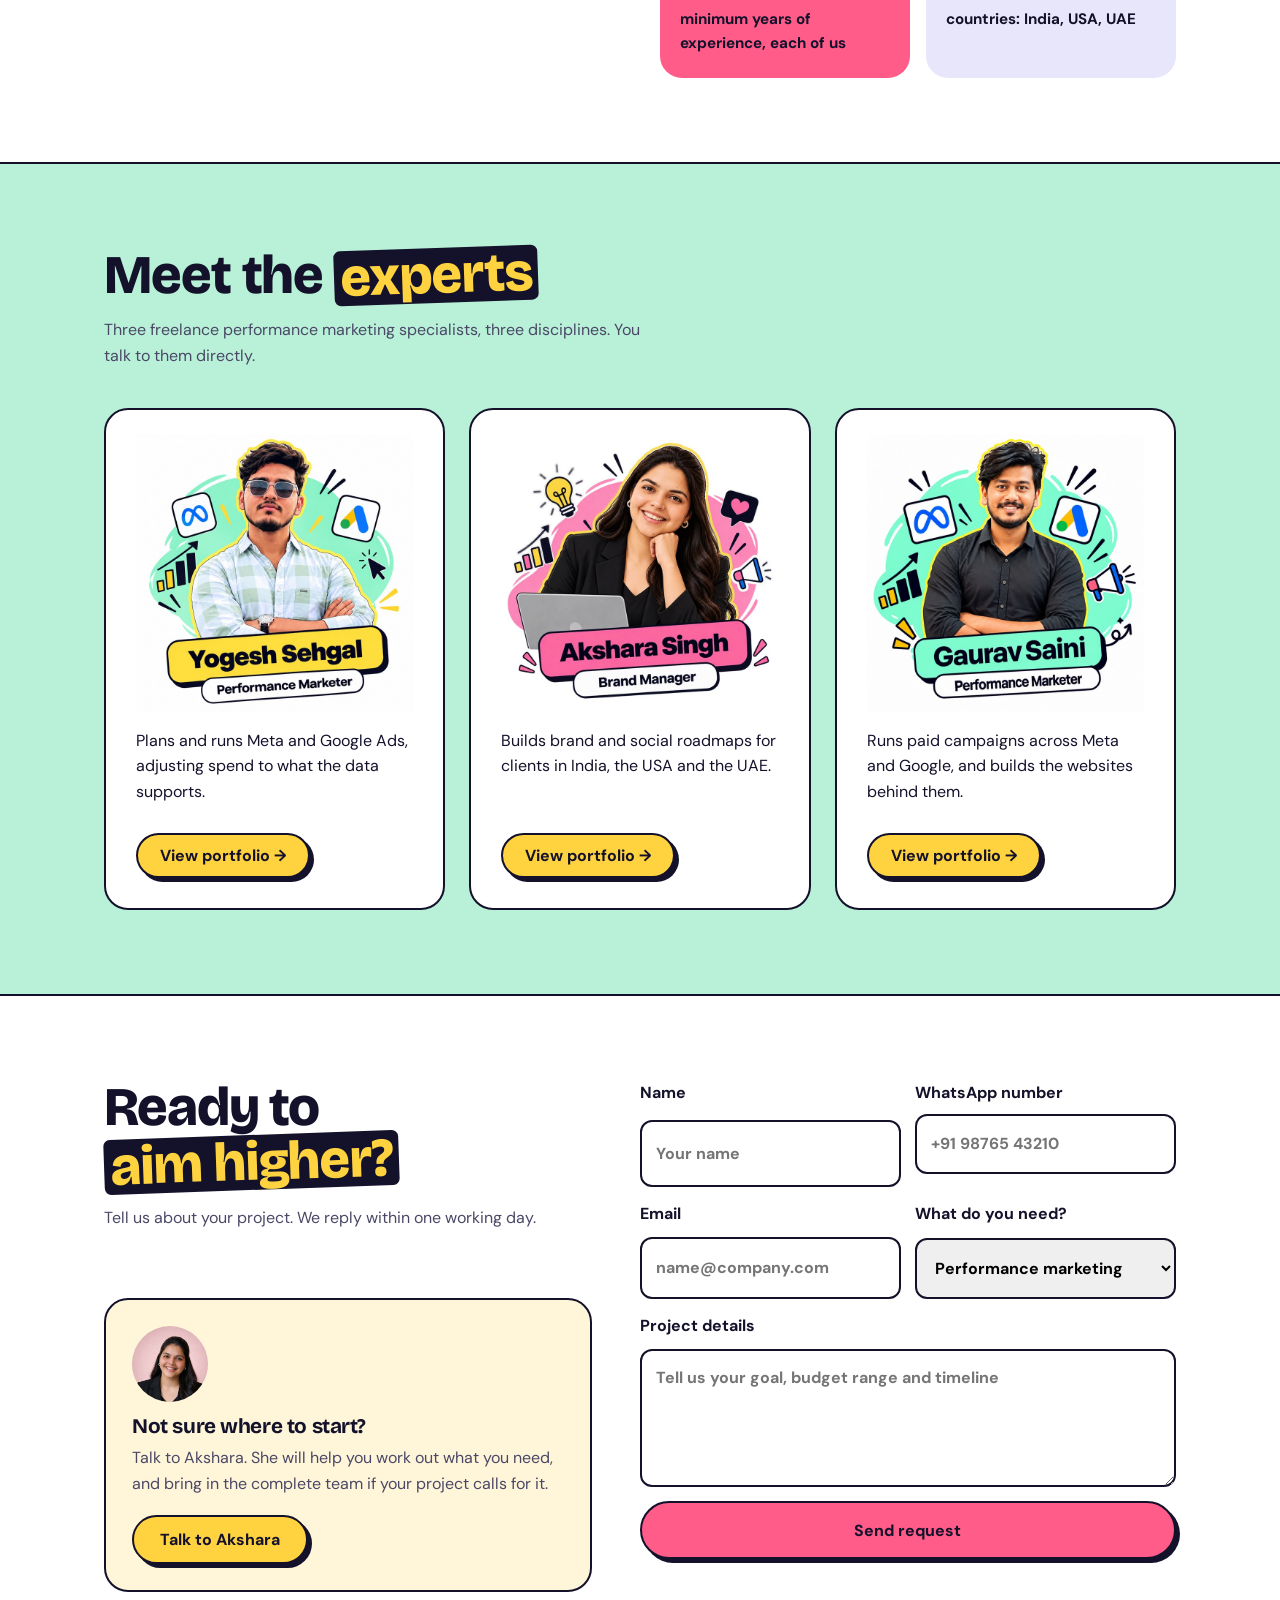
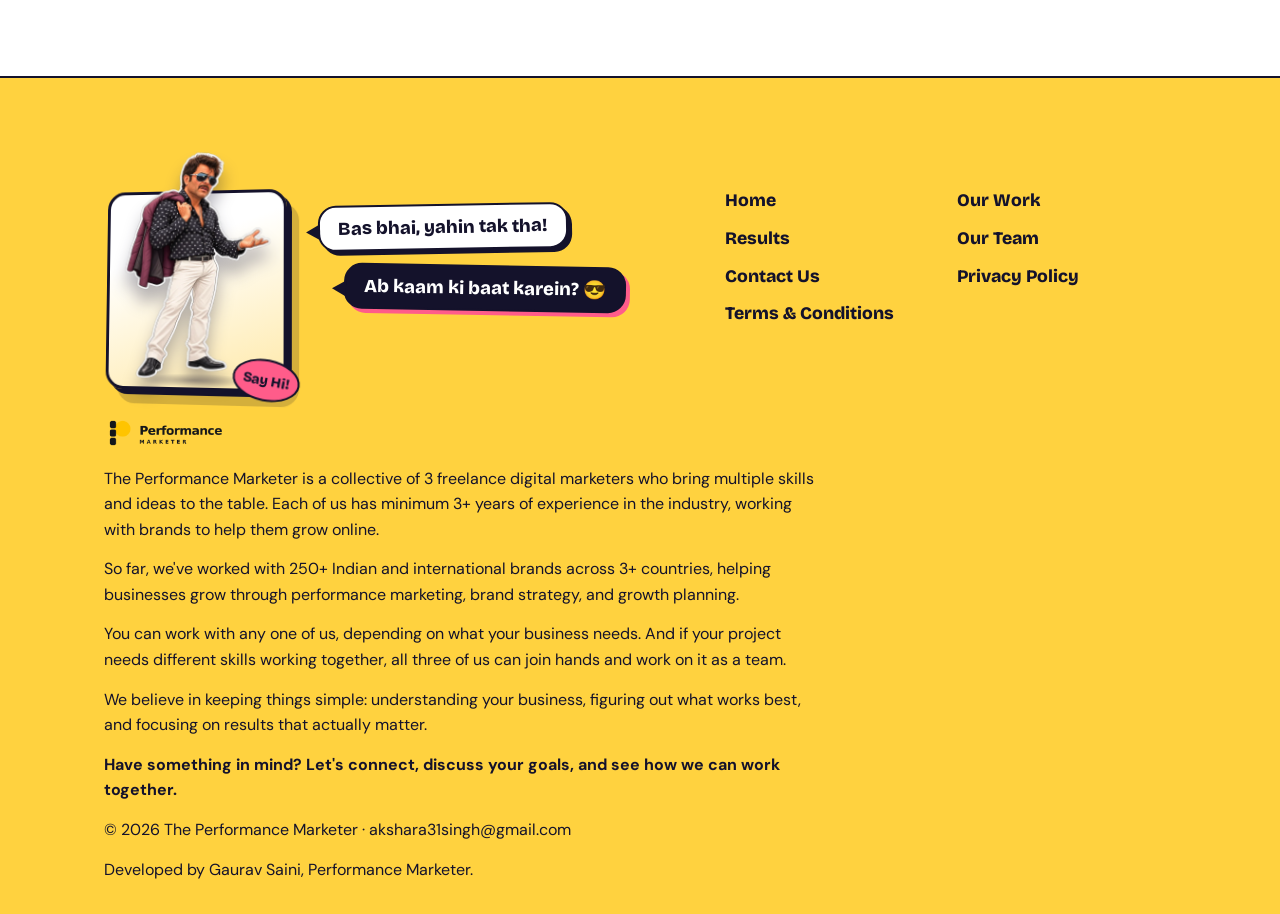
==== commit b5057e77: "Fire GA4 generate_lead events on all lead touchpoints Tracks: the thank-you page view, each page's W" ====
--- a/index.html
+++ b/index.html
@@ -239,7 +239,7 @@
 
 <section id="contact"><div class="wrap"><div class="cwrap">
 <div class="ctext"><h2>Ready to <em>aim higher?</em></h2><p class="lead">Tell us about your project. We reply within one working day.</p>
-<div class="askcard"><span class="av"><img src="akshara-avatar.jpg" width="300" height="300" alt="Akshara Singh, Freelance Brand Manager" loading="lazy"></span><h3>Not sure where to start?</h3><p>Talk to Akshara. She will help you work out what you need, and bring in the complete team if your project calls for it.</p><a class="btn" style="background:var(--sun)" href="https://wa.me/919927602553?text=Hi%20Akshara%2C%20I%27m%20not%20sure%20where%20to%20start%20with%20my%20project." target="_blank" rel="noopener">Talk to Akshara</a></div></div>
+<div class="askcard"><span class="av"><img src="akshara-avatar.jpg" width="300" height="300" alt="Akshara Singh, Freelance Brand Manager" loading="lazy"></span><h3>Not sure where to start?</h3><p>Talk to Akshara. She will help you work out what you need, and bring in the complete team if your project calls for it.</p><a class="btn" id="talk-to-akshara-btn" style="background:var(--sun)" href="https://wa.me/919927602553?text=Hi%20Akshara%2C%20I%27m%20not%20sure%20where%20to%20start%20with%20my%20project." target="_blank" rel="noopener">Talk to Akshara</a></div></div>
 <form id="leadform" action="mailto:akshara31singh@gmail.com" method="post" enctype="text/plain">
 <div class="frow"><label>Name<input name="name" placeholder="Your name" required></label><label>WhatsApp number<input type="tel" inputmode="numeric" id="leadform-phone" name="phone" placeholder="+91 98765 43210"><span id="leadform-phone-error" style="display:block;color:#c0152f;font-size:.85rem;font-weight:600;margin-top:4px"></span></label></div>
 <div class="frow"><label>Email<input type="email" name="email" placeholder="name@company.com" required></label><label>What do you need?<select name="need"><option>Performance marketing</option><option>Brand and social strategy</option><option>SEO and website</option><option>Full growth team</option><option>Not sure yet</option></select></label></div>
@@ -286,6 +286,13 @@
         btn.disabled = false;
       });
   });
+
+  var talkToAkshara = document.getElementById('talk-to-akshara-btn');
+  if (talkToAkshara) {
+    talkToAkshara.addEventListener('click', function(){
+      if (typeof gtag === 'function') gtag('event', 'generate_lead', { event_category: 'lead', event_label: 'talk_to_akshara_home' });
+    });
+  }
 })();
 </script>
 
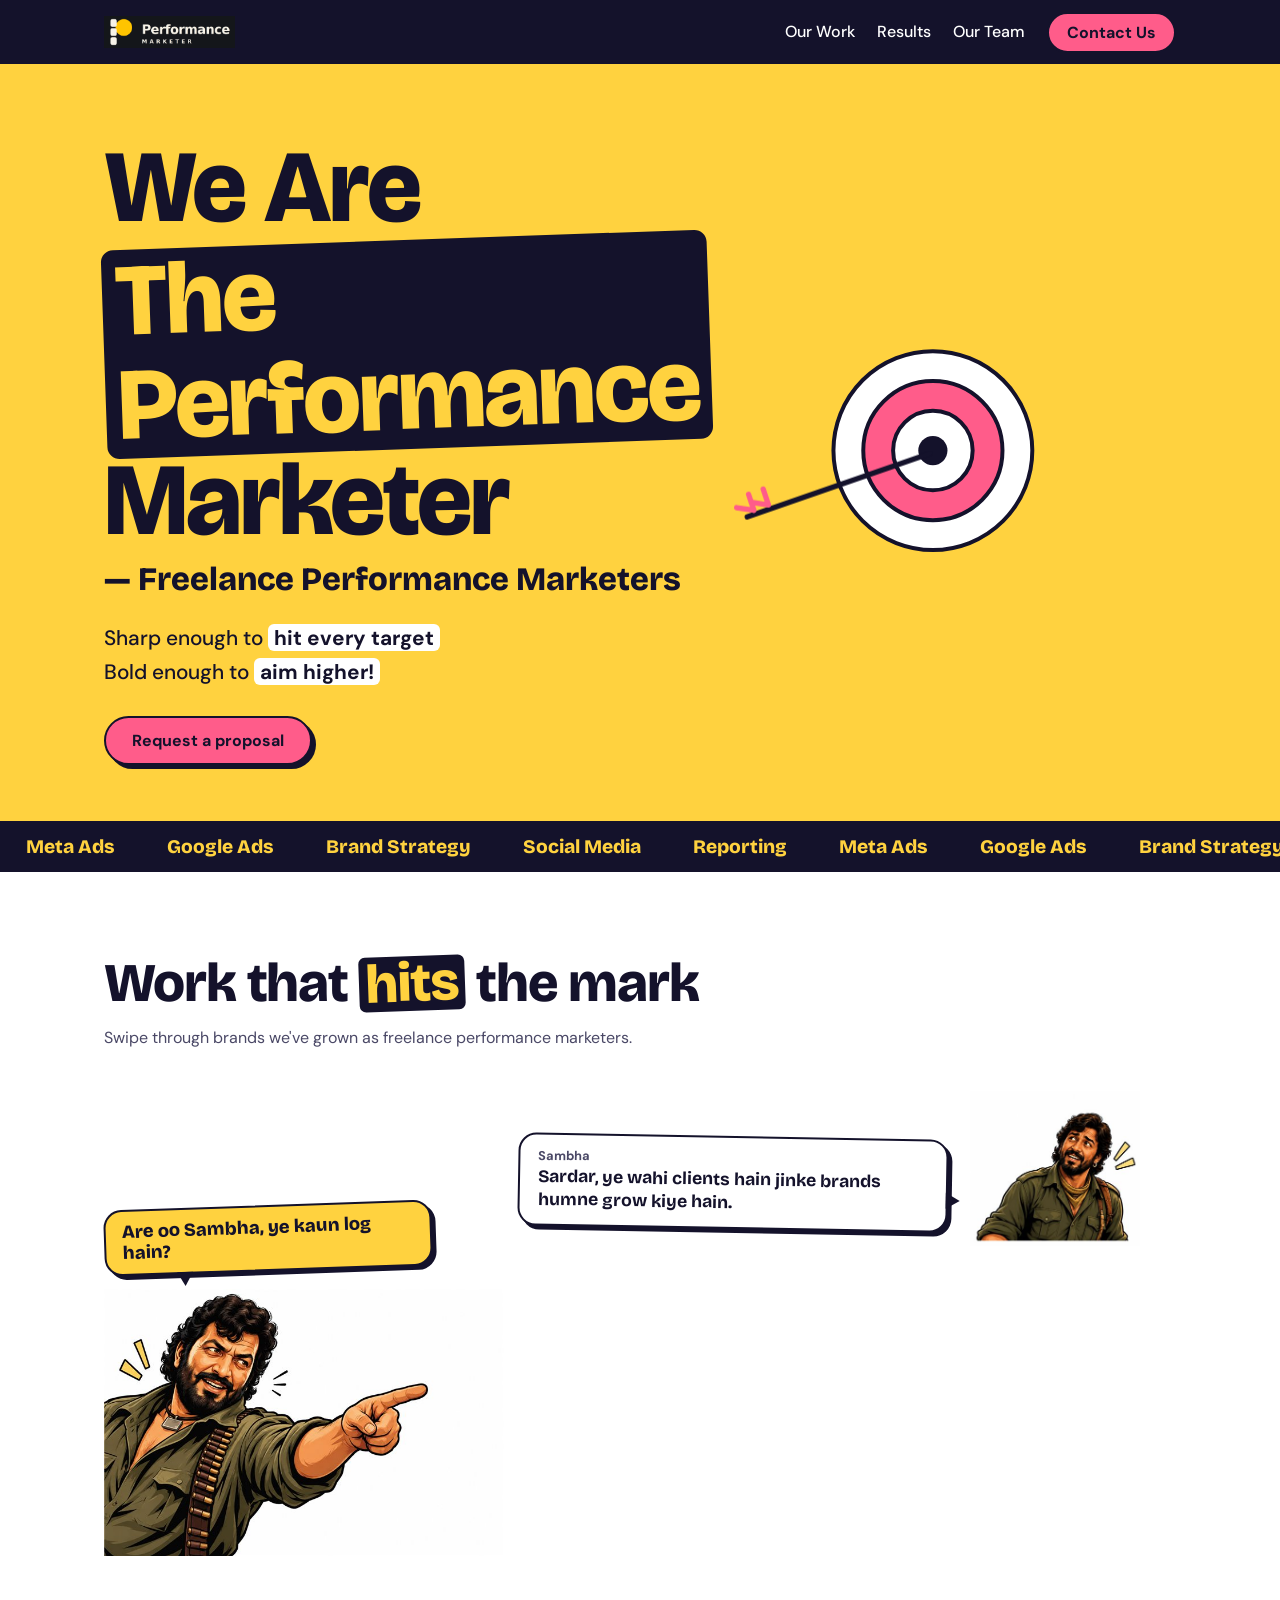
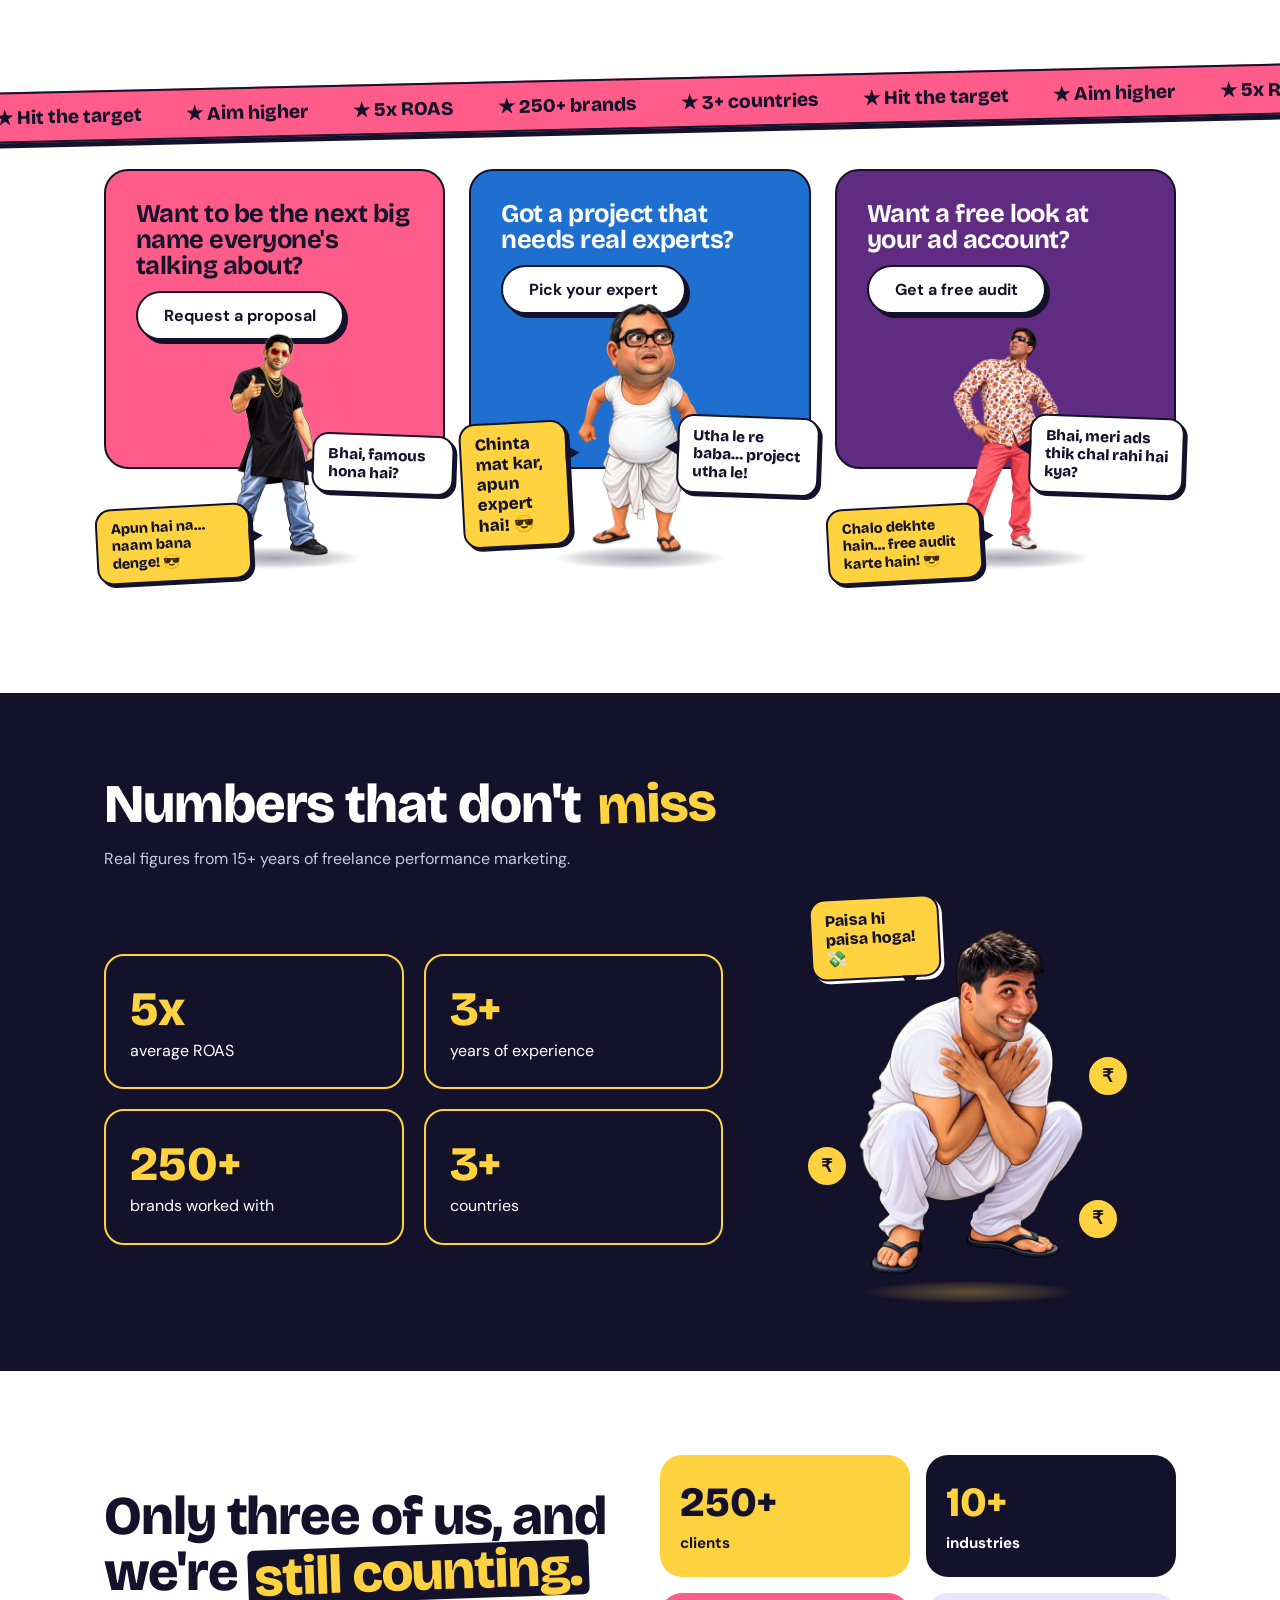
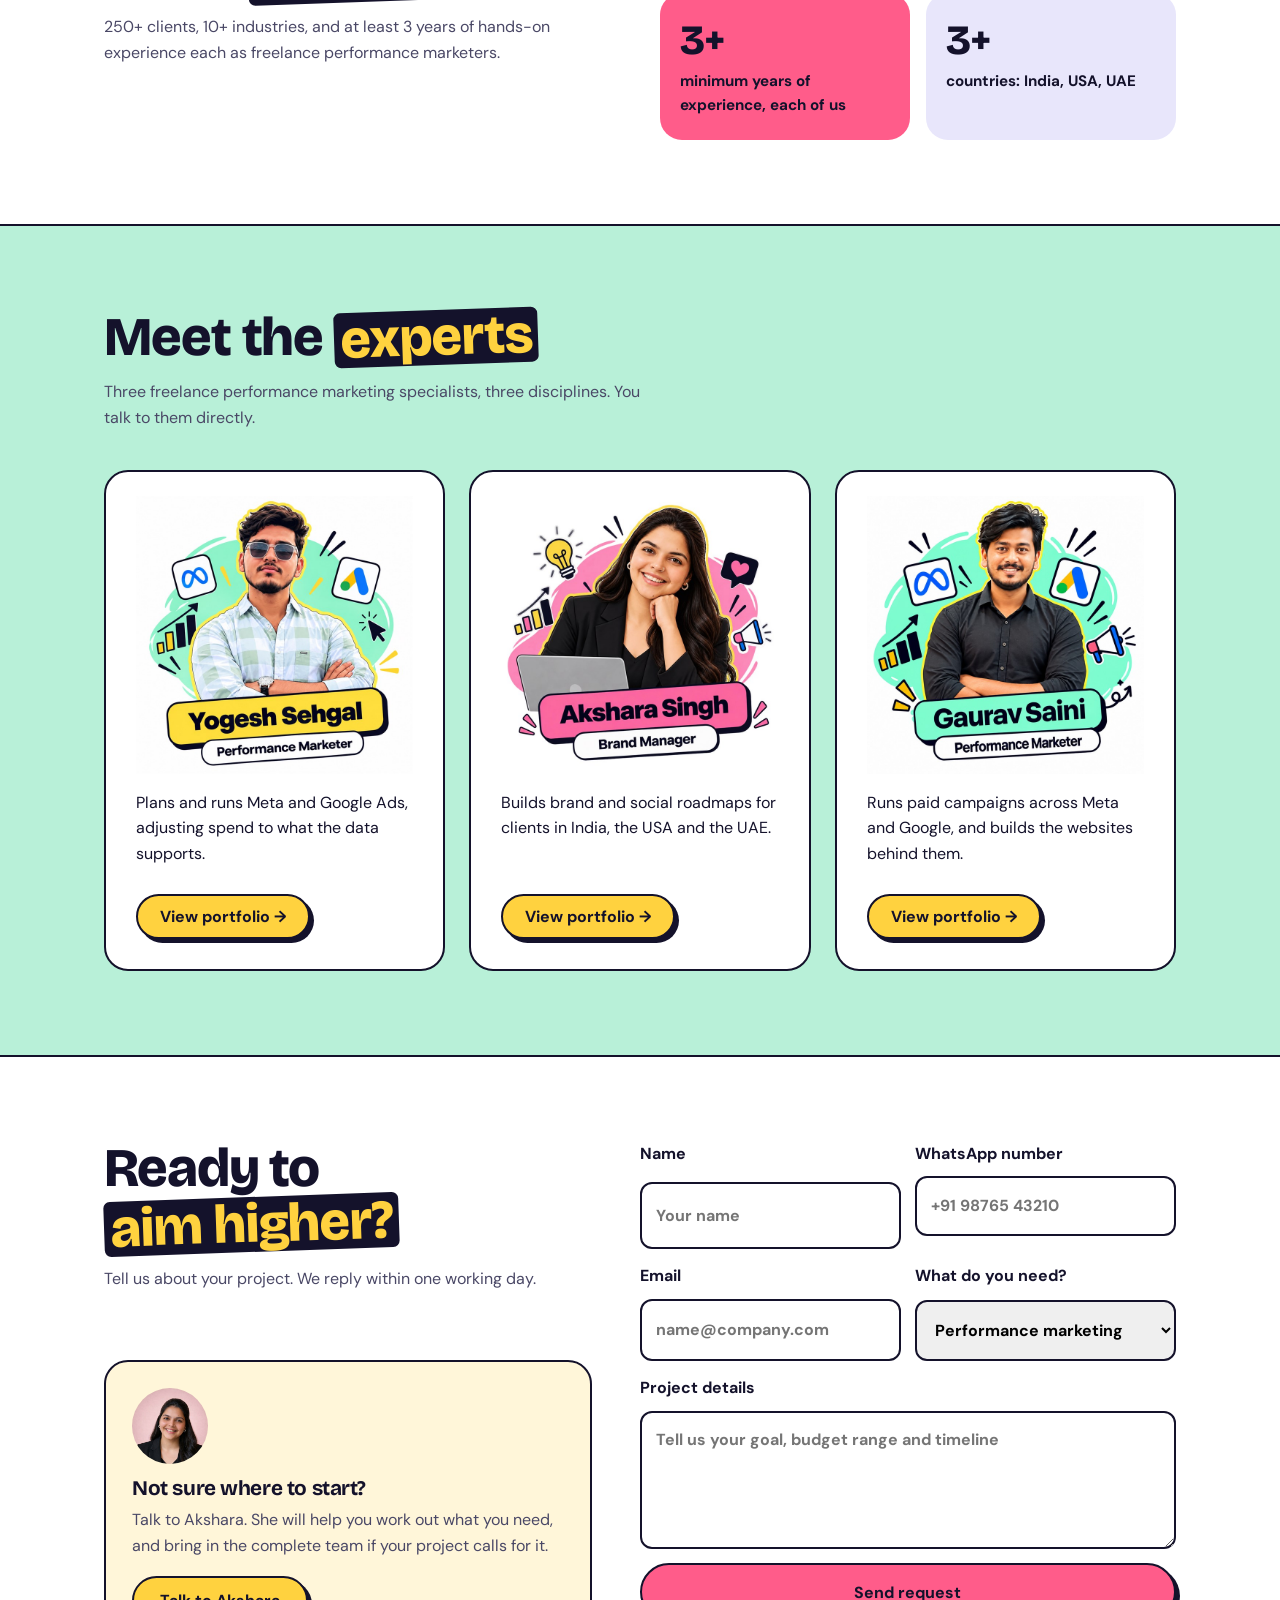
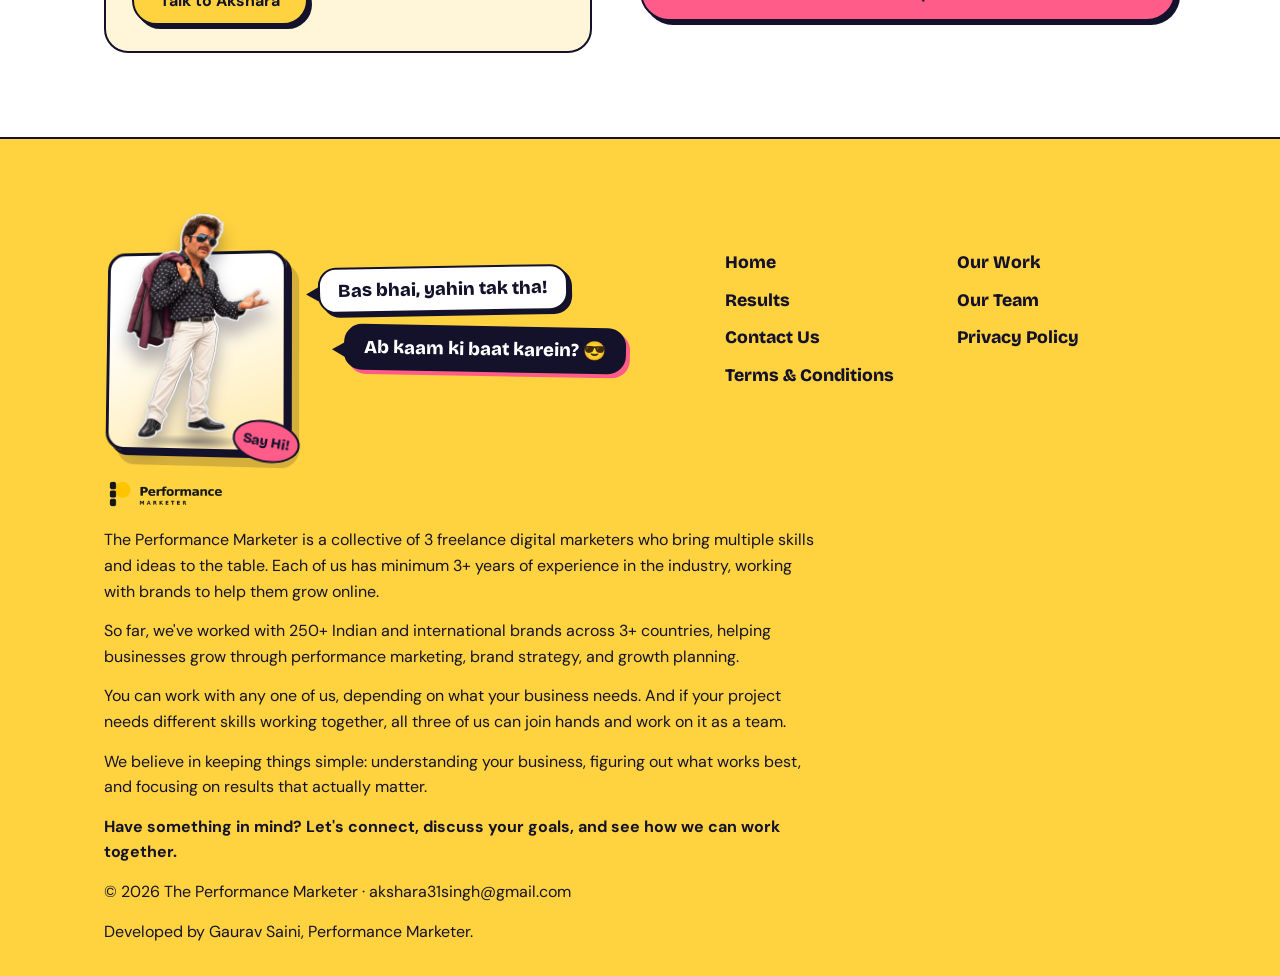
==== commit 32f1e516: "Standardize public brand name to The Performance Marketer The logo image already reads "Performance " ====
--- a/index.html
+++ b/index.html
@@ -10,14 +10,14 @@
   gtag('config', 'G-48MM2QTZTL');
 </script>
 <meta charset="utf-8"><meta name="viewport" content="width=device-width,initial-scale=1">
-<title>Freelance Performance Marketers in India | Bullseye Makers</title>
+<title>Freelance Performance Marketers in India | The Performance Marketer</title>
 <meta name="description" content="We're three freelance performance marketers who run Google and Meta ads, SEO, websites and brand strategy. Hire one of us or all three. We reply within a working day.">
 <meta name="robots" content="index, follow, max-image-preview:large">
 <link rel="canonical" href="https://www.theperformancemarketer.in/">
 <link rel="icon" type="image/png" href="brand/icon-512.png">
 <link rel="apple-touch-icon" href="brand/icon-512.png">
 <meta name="theme-color" content="#14122b">
-<meta property="og:title" content="Freelance Performance Marketers in India | Bullseye Makers">
+<meta property="og:title" content="Freelance Performance Marketers in India | The Performance Marketer">
 <meta property="og:description" content="We're three freelance performance marketers who run Google and Meta ads, SEO, websites and brand strategy. Hire one of us or all three. We reply within a working day.">
 <meta property="og:image" content="https://www.theperformancemarketer.in/brand/logo-stack.png">
 <meta property="og:url" content="https://www.theperformancemarketer.in/">
@@ -25,14 +25,13 @@
 <meta property="og:site_name" content="The Performance Marketer">
 <meta property="og:locale" content="en_IN">
 <meta name="twitter:card" content="summary_large_image">
-<meta name="twitter:title" content="Freelance Performance Marketers in India | Bullseye Makers">
+<meta name="twitter:title" content="Freelance Performance Marketers in India | The Performance Marketer">
 <meta name="twitter:description" content="We're three freelance performance marketers who run Google and Meta ads, SEO, websites and brand strategy. Hire one of us or all three. We reply within a working day.">
 <script type="application/ld+json">
 {
   "@context": "https://schema.org",
   "@type": "Organization",
   "name": "The Performance Marketer",
-  "alternateName": "Bullseye Makers",
   "url": "https://www.theperformancemarketer.in/",
   "logo": "https://www.theperformancemarketer.in/brand/logo-stack.png",
   "description": "The Performance Marketer is a collective of 3 freelance digital marketers in India, each with 3+ years of experience, offering Google Ads, Meta Ads, SEO, websites and brand strategy.",
@@ -202,7 +201,7 @@
 <ul><li><a href="#work">Our Work</a></li><li><a href="#results">Results</a></li><li><a href="#team">Our Team</a></li><li><a class="btn" href="#contact" style="padding:8px 18px;box-shadow:none">Contact Us</a></li></ul></div></nav>
 
 <header class="hero" id="top"><div class="wrap">
-<div><h1>We Are <em>Bullseye</em> Makers <span class="h1sub">— Freelance Performance Marketers</span></h1>
+<div><h1>We Are <em>The Performance</em> Marketer <span class="h1sub">— Freelance Performance Marketers</span></h1>
 <p>Sharp enough to <b>hit every target</b><br>Bold enough to <b>aim higher!</b></p>
 <a class="btn" href="#contact">Request a proposal</a></div>
 <div class="art" aria-hidden="true"><svg viewBox="0 0 600 400">
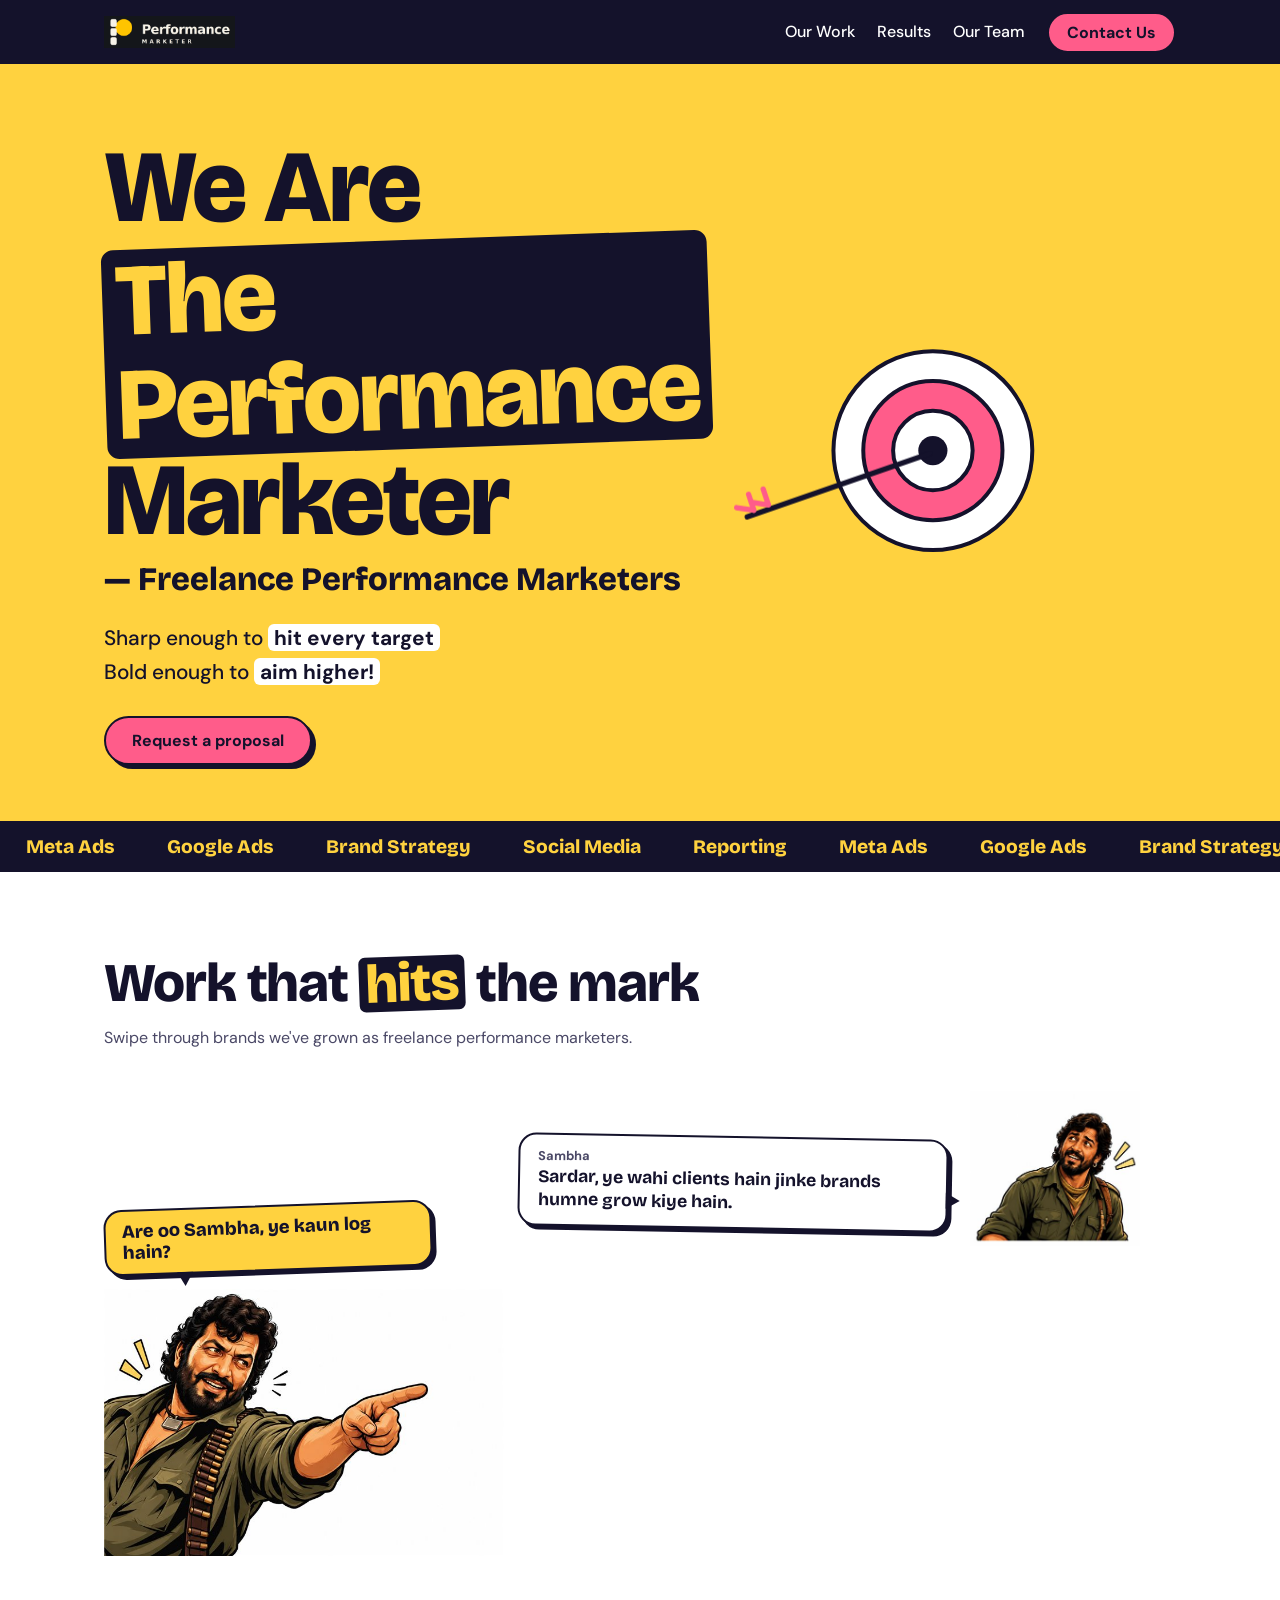
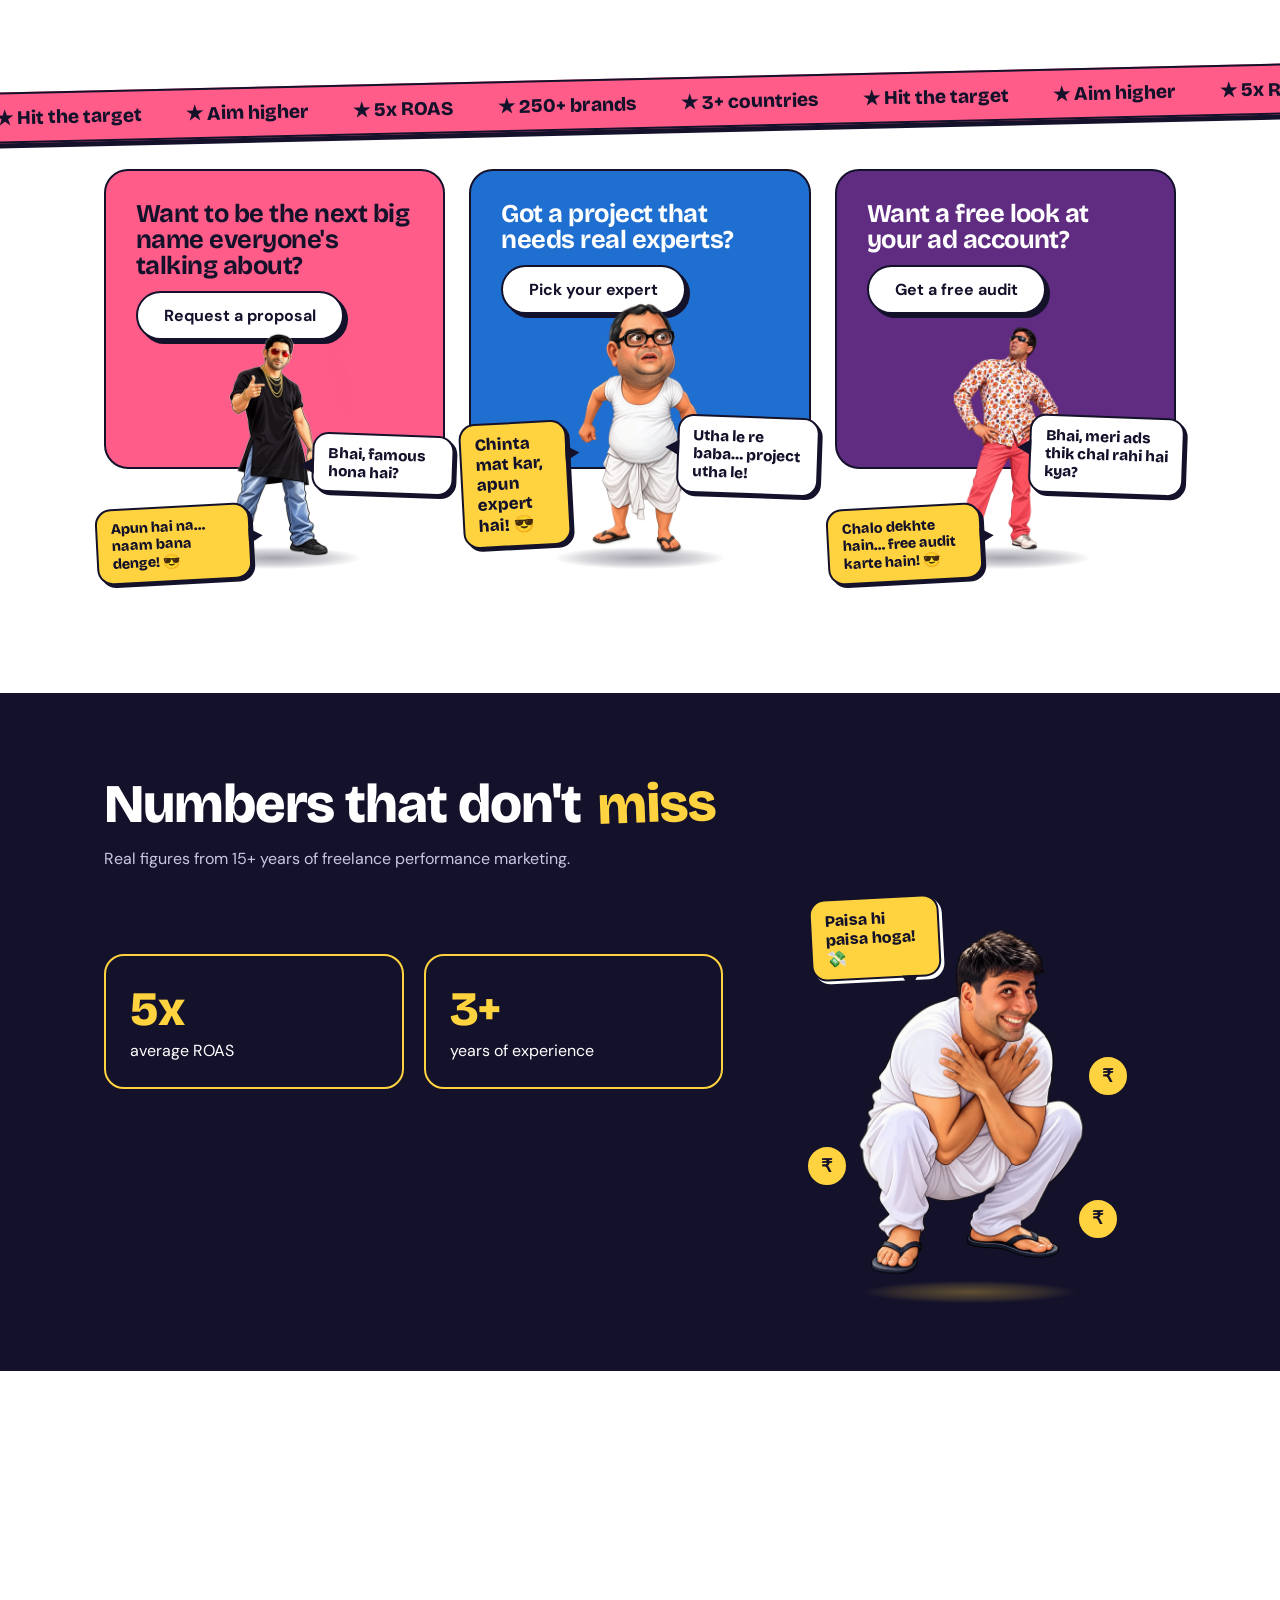
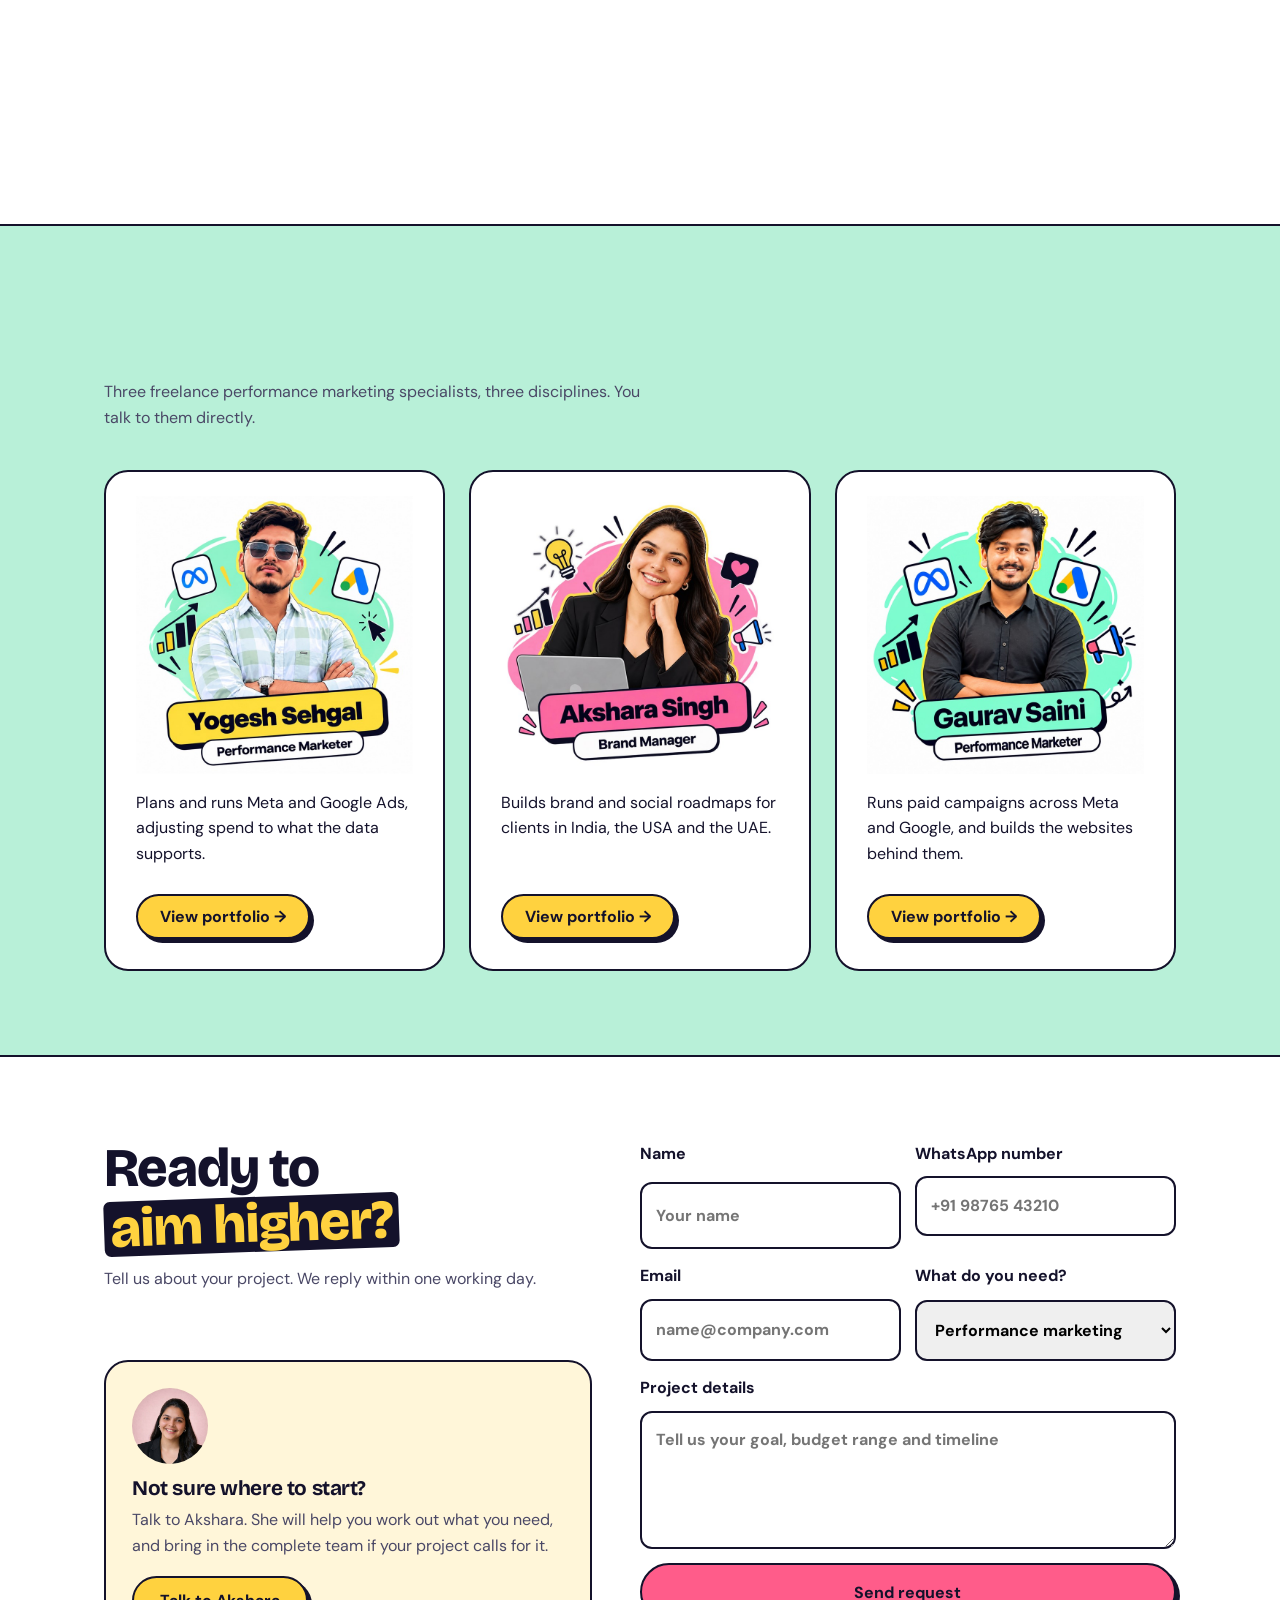
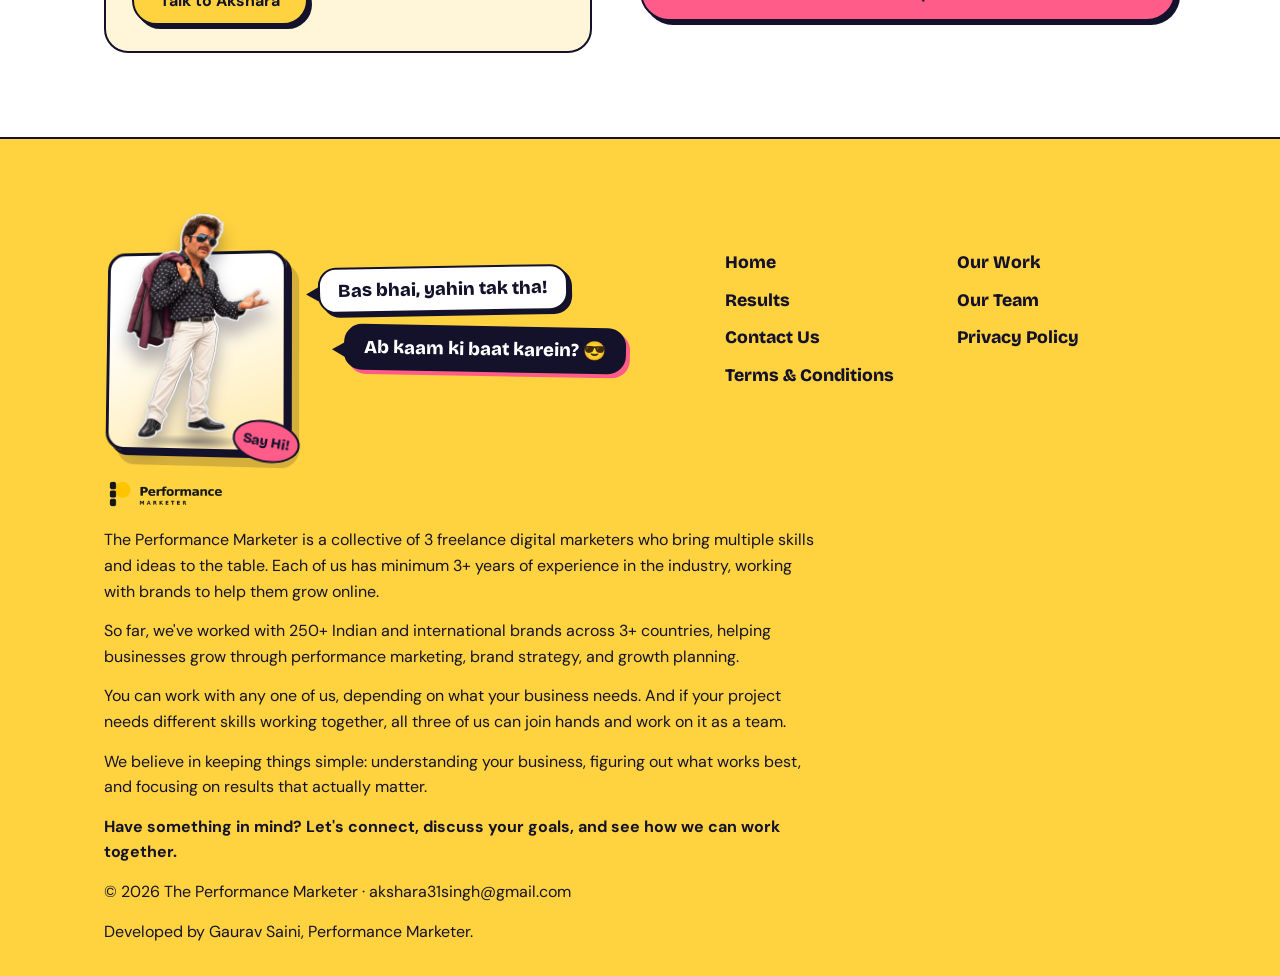
==== commit 4ddac912: "Shorten home page title to drop "in India" Co-Authored-By: Claude Sonnet 5 <noreply@anthropic.com>" ====
--- a/index.html
+++ b/index.html
@@ -10,14 +10,14 @@
   gtag('config', 'G-48MM2QTZTL');
 </script>
 <meta charset="utf-8"><meta name="viewport" content="width=device-width,initial-scale=1">
-<title>Freelance Performance Marketers in India | The Performance Marketer</title>
+<title>Freelance Performance Marketers | The Performance Marketer</title>
 <meta name="description" content="We're three freelance performance marketers who run Google and Meta ads, SEO, websites and brand strategy. Hire one of us or all three. We reply within a working day.">
 <meta name="robots" content="index, follow, max-image-preview:large">
 <link rel="canonical" href="https://www.theperformancemarketer.in/">
 <link rel="icon" type="image/png" href="brand/icon-512.png">
 <link rel="apple-touch-icon" href="brand/icon-512.png">
 <meta name="theme-color" content="#14122b">
-<meta property="og:title" content="Freelance Performance Marketers in India | The Performance Marketer">
+<meta property="og:title" content="Freelance Performance Marketers | The Performance Marketer">
 <meta property="og:description" content="We're three freelance performance marketers who run Google and Meta ads, SEO, websites and brand strategy. Hire one of us or all three. We reply within a working day.">
 <meta property="og:image" content="https://www.theperformancemarketer.in/brand/logo-stack.png">
 <meta property="og:url" content="https://www.theperformancemarketer.in/">
@@ -25,7 +25,7 @@
 <meta property="og:site_name" content="The Performance Marketer">
 <meta property="og:locale" content="en_IN">
 <meta name="twitter:card" content="summary_large_image">
-<meta name="twitter:title" content="Freelance Performance Marketers in India | The Performance Marketer">
+<meta name="twitter:title" content="Freelance Performance Marketers | The Performance Marketer">
 <meta name="twitter:description" content="We're three freelance performance marketers who run Google and Meta ads, SEO, websites and brand strategy. Hire one of us or all three. We reply within a working day.">
 <script type="application/ld+json">
 {
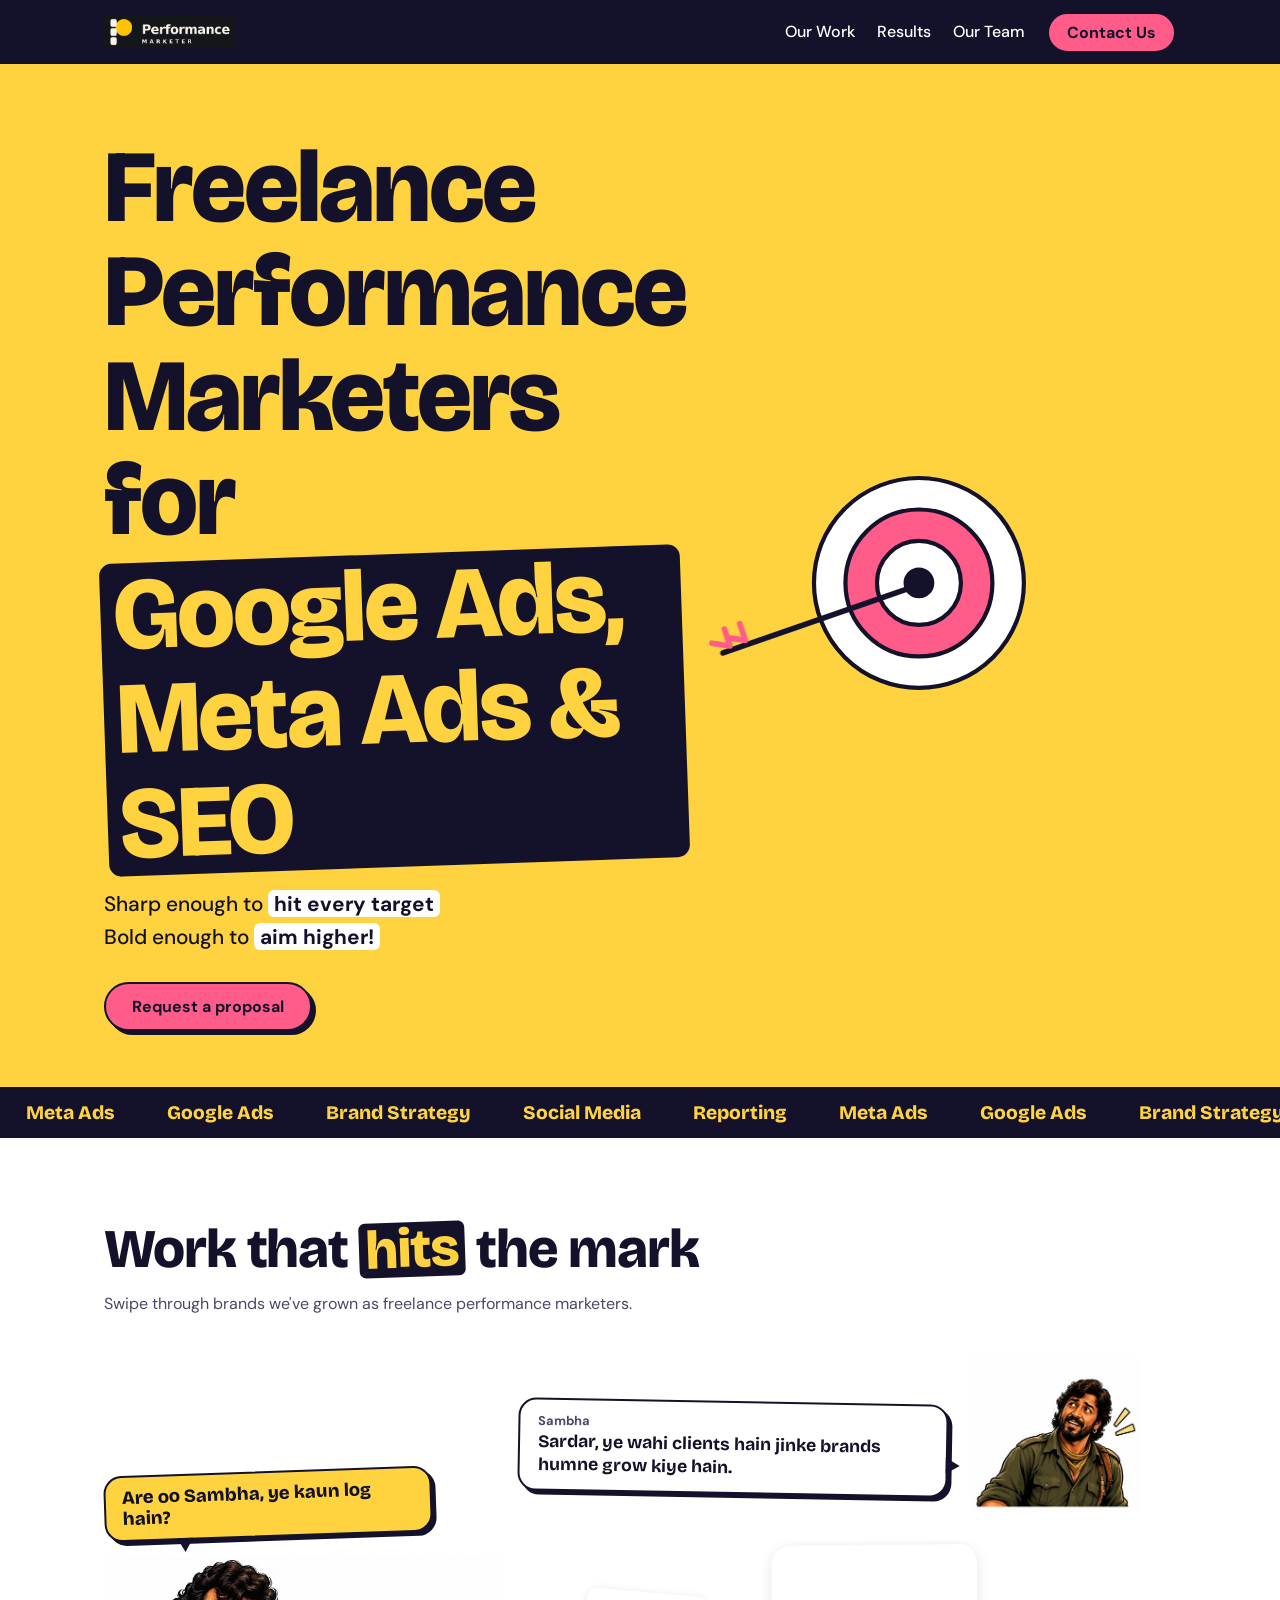
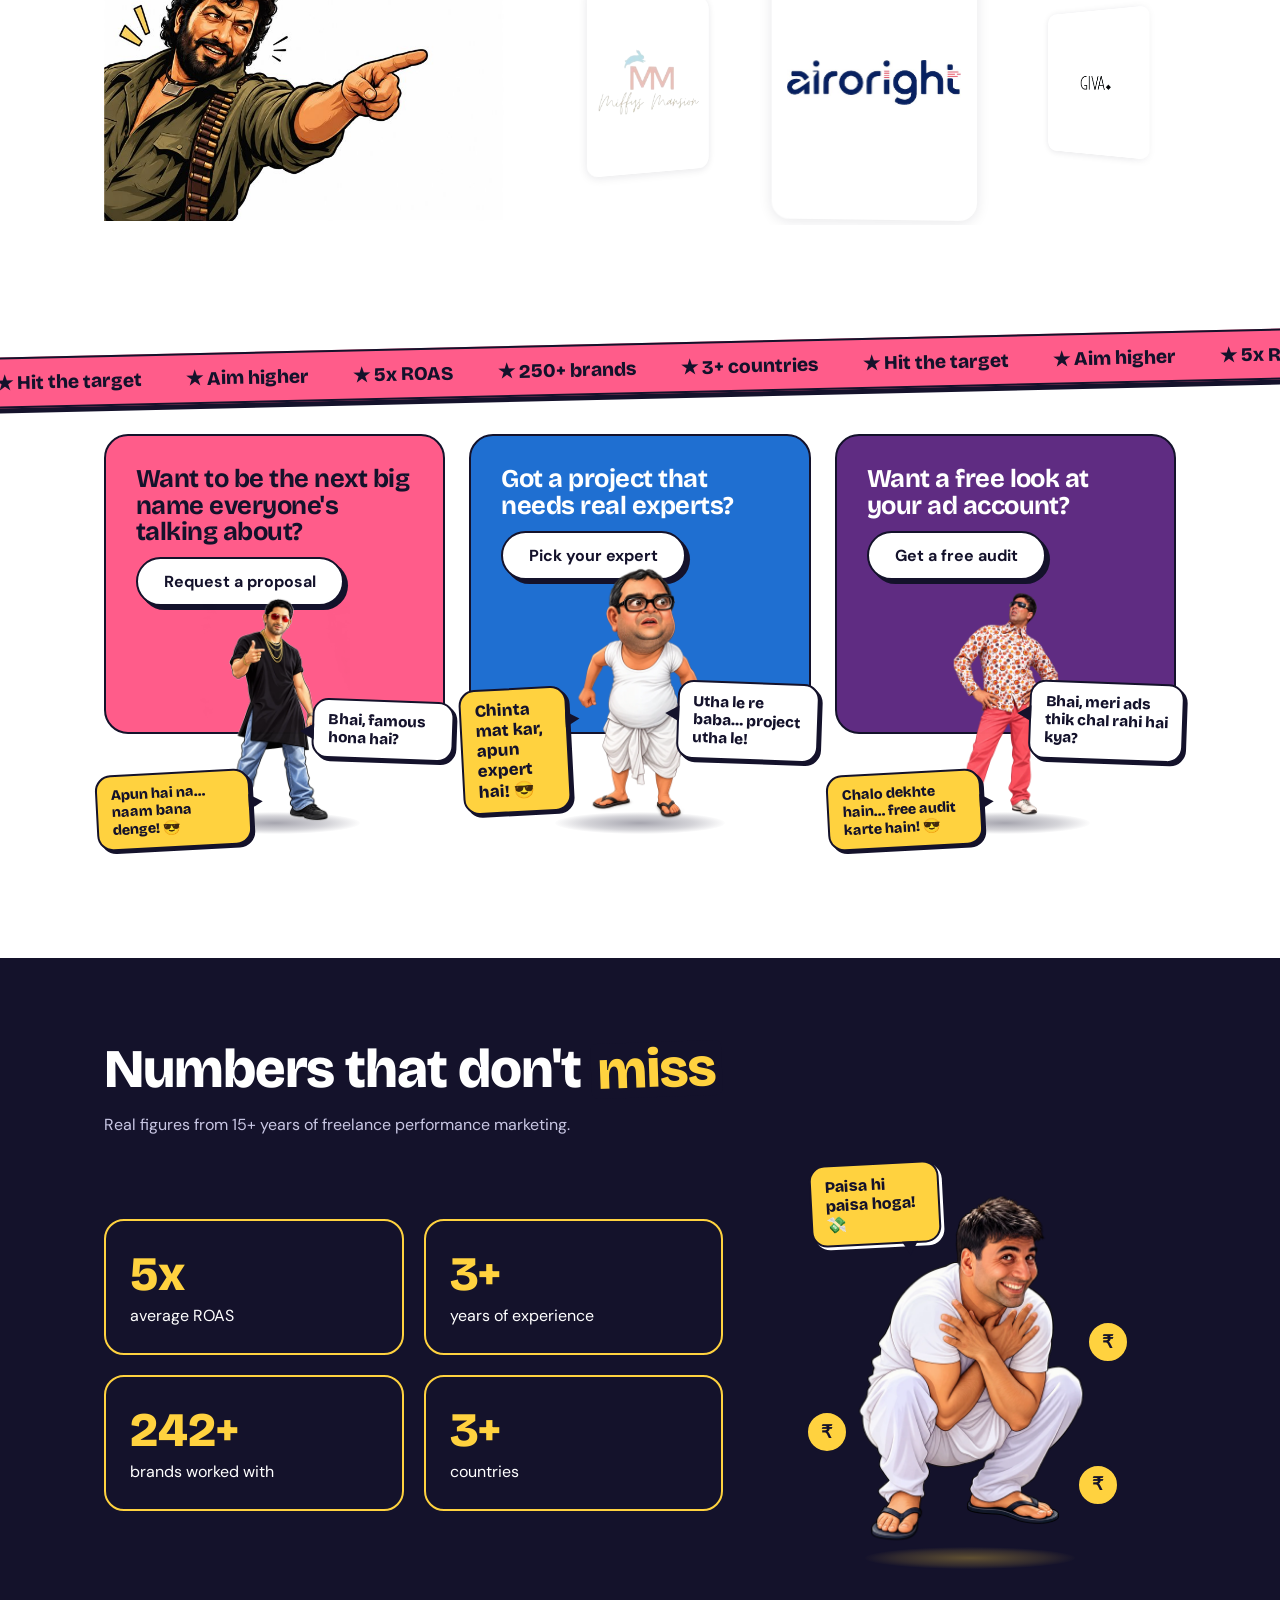
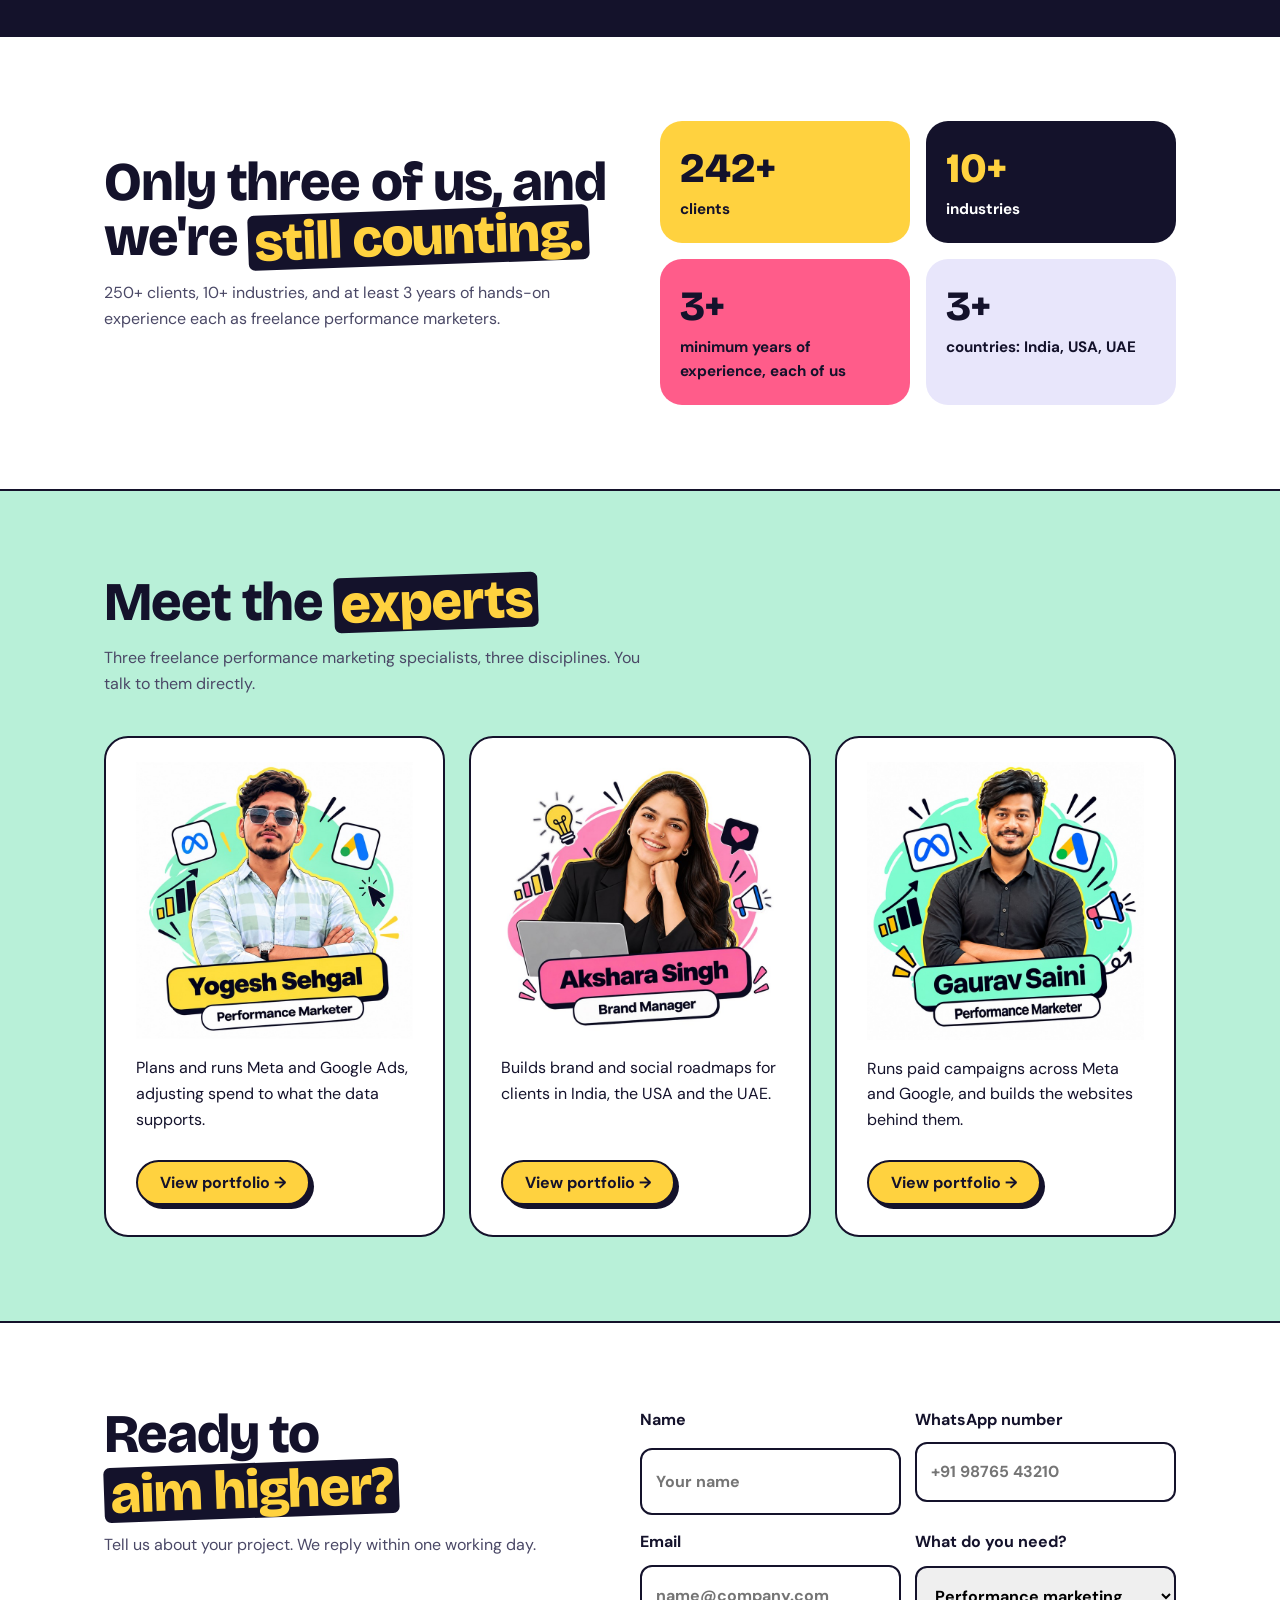
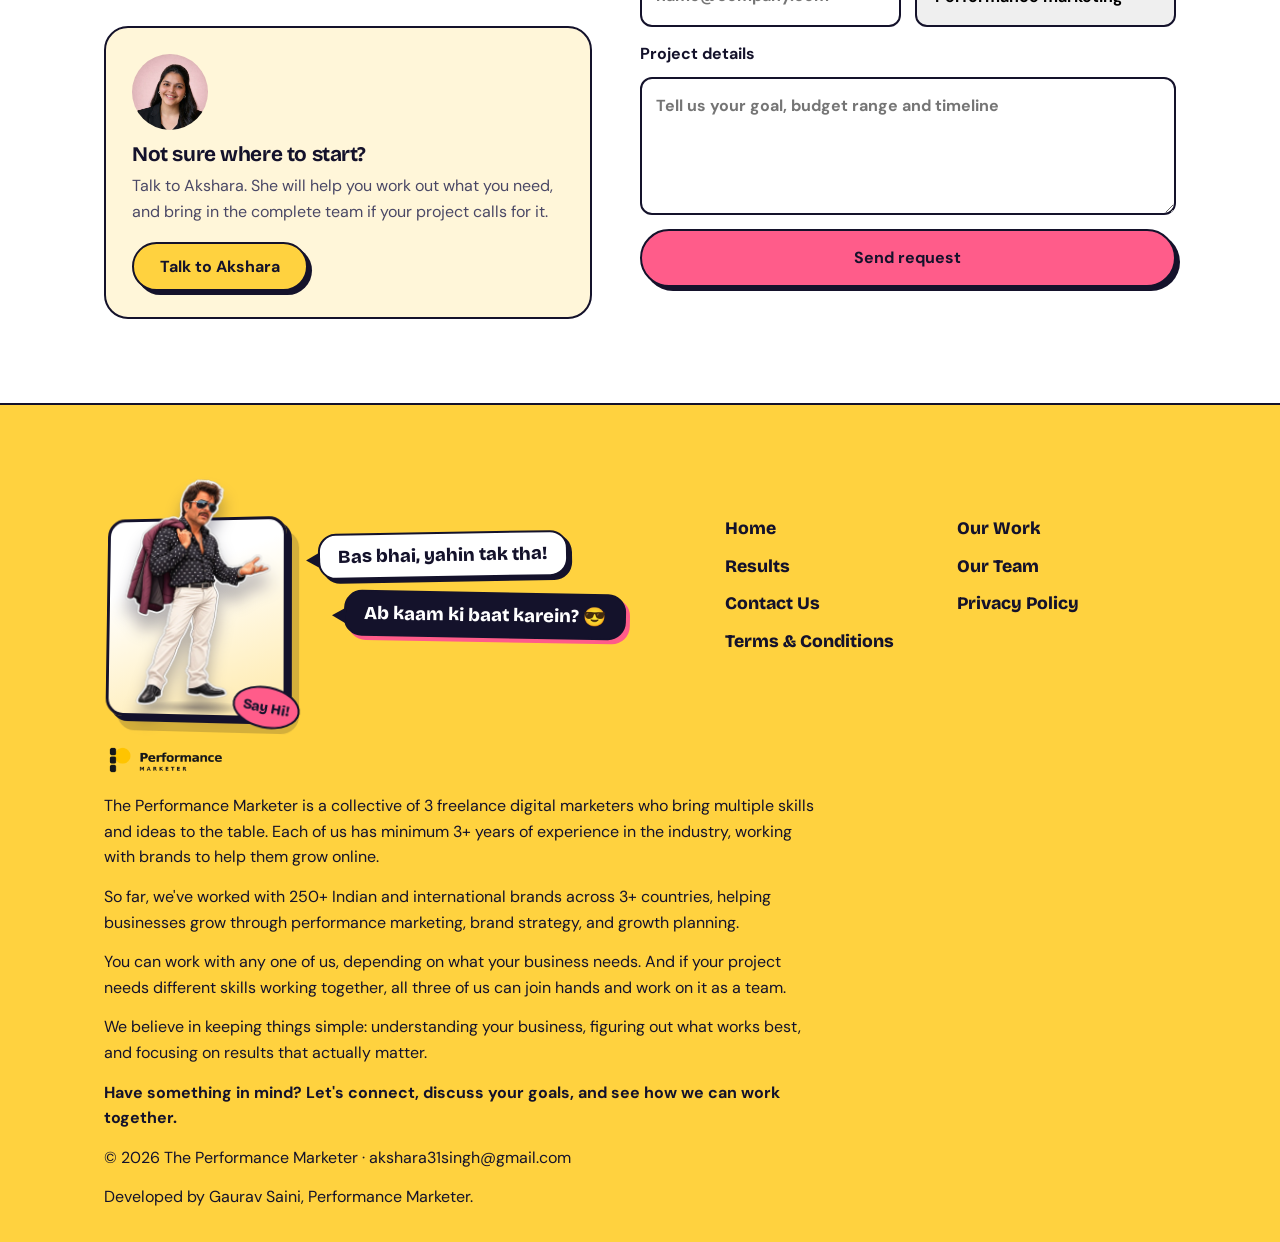
==== commit 300d75a2: "Update hero headlines, page titles and person/org schema - Home page: new H1 and simplified Organiza" ====
--- a/index.html
+++ b/index.html
@@ -33,15 +33,20 @@
   "@type": "Organization",
   "name": "The Performance Marketer",
   "url": "https://www.theperformancemarketer.in/",
-  "logo": "https://www.theperformancemarketer.in/brand/logo-stack.png",
-  "description": "The Performance Marketer is a collective of 3 freelance digital marketers in India, each with 3+ years of experience, offering Google Ads, Meta Ads, SEO, websites and brand strategy.",
-  "email": "akshara31singh@gmail.com",
-  "areaServed": ["India", "United States", "United Arab Emirates"],
-  "member": [
-    { "@type": "Person", "name": "Gaurav Saini", "jobTitle": "Performance Marketer", "url": "https://www.theperformancemarketer.in/gaurav.html" },
-    { "@type": "Person", "name": "Akshara Singh", "jobTitle": "Brand Manager", "url": "https://www.theperformancemarketer.in/akshara.html" },
-    { "@type": "Person", "name": "Yogesh Sehgal", "jobTitle": "Performance Marketer", "url": "https://www.theperformancemarketer.in/yogesh.html" }
-  ]
+  "description": "We're three freelance performance marketers who run Google and Meta ads, SEO, websites and brand strategy. Hire one of us or all three. We reply within a working day.",
+  "knowsAbout": [
+    "Google Ads",
+    "Meta Ads",
+    "SEO",
+    "Web Development",
+    "Brand Strategy"
+  ],
+  "contactPoint": {
+    "@type": "ContactPoint",
+    "contactType": "customer service",
+    "availableLanguage": ["English", "Hindi"],
+    "description": "Response SLA: within one working day."
+  }
 }
 </script>
 <link rel="preconnect" href="https://fonts.googleapis.com">
@@ -201,7 +206,7 @@
 <ul><li><a href="#work">Our Work</a></li><li><a href="#results">Results</a></li><li><a href="#team">Our Team</a></li><li><a class="btn" href="#contact" style="padding:8px 18px;box-shadow:none">Contact Us</a></li></ul></div></nav>
 
 <header class="hero" id="top"><div class="wrap">
-<div><h1>We Are <em>The Performance</em> Marketer <span class="h1sub">— Freelance Performance Marketers</span></h1>
+<div><h1>Freelance Performance Marketers for <em>Google Ads, Meta Ads &amp; SEO</em></h1>
 <p>Sharp enough to <b>hit every target</b><br>Bold enough to <b>aim higher!</b></p>
 <a class="btn" href="#contact">Request a proposal</a></div>
 <div class="art" aria-hidden="true"><svg viewBox="0 0 600 400">
